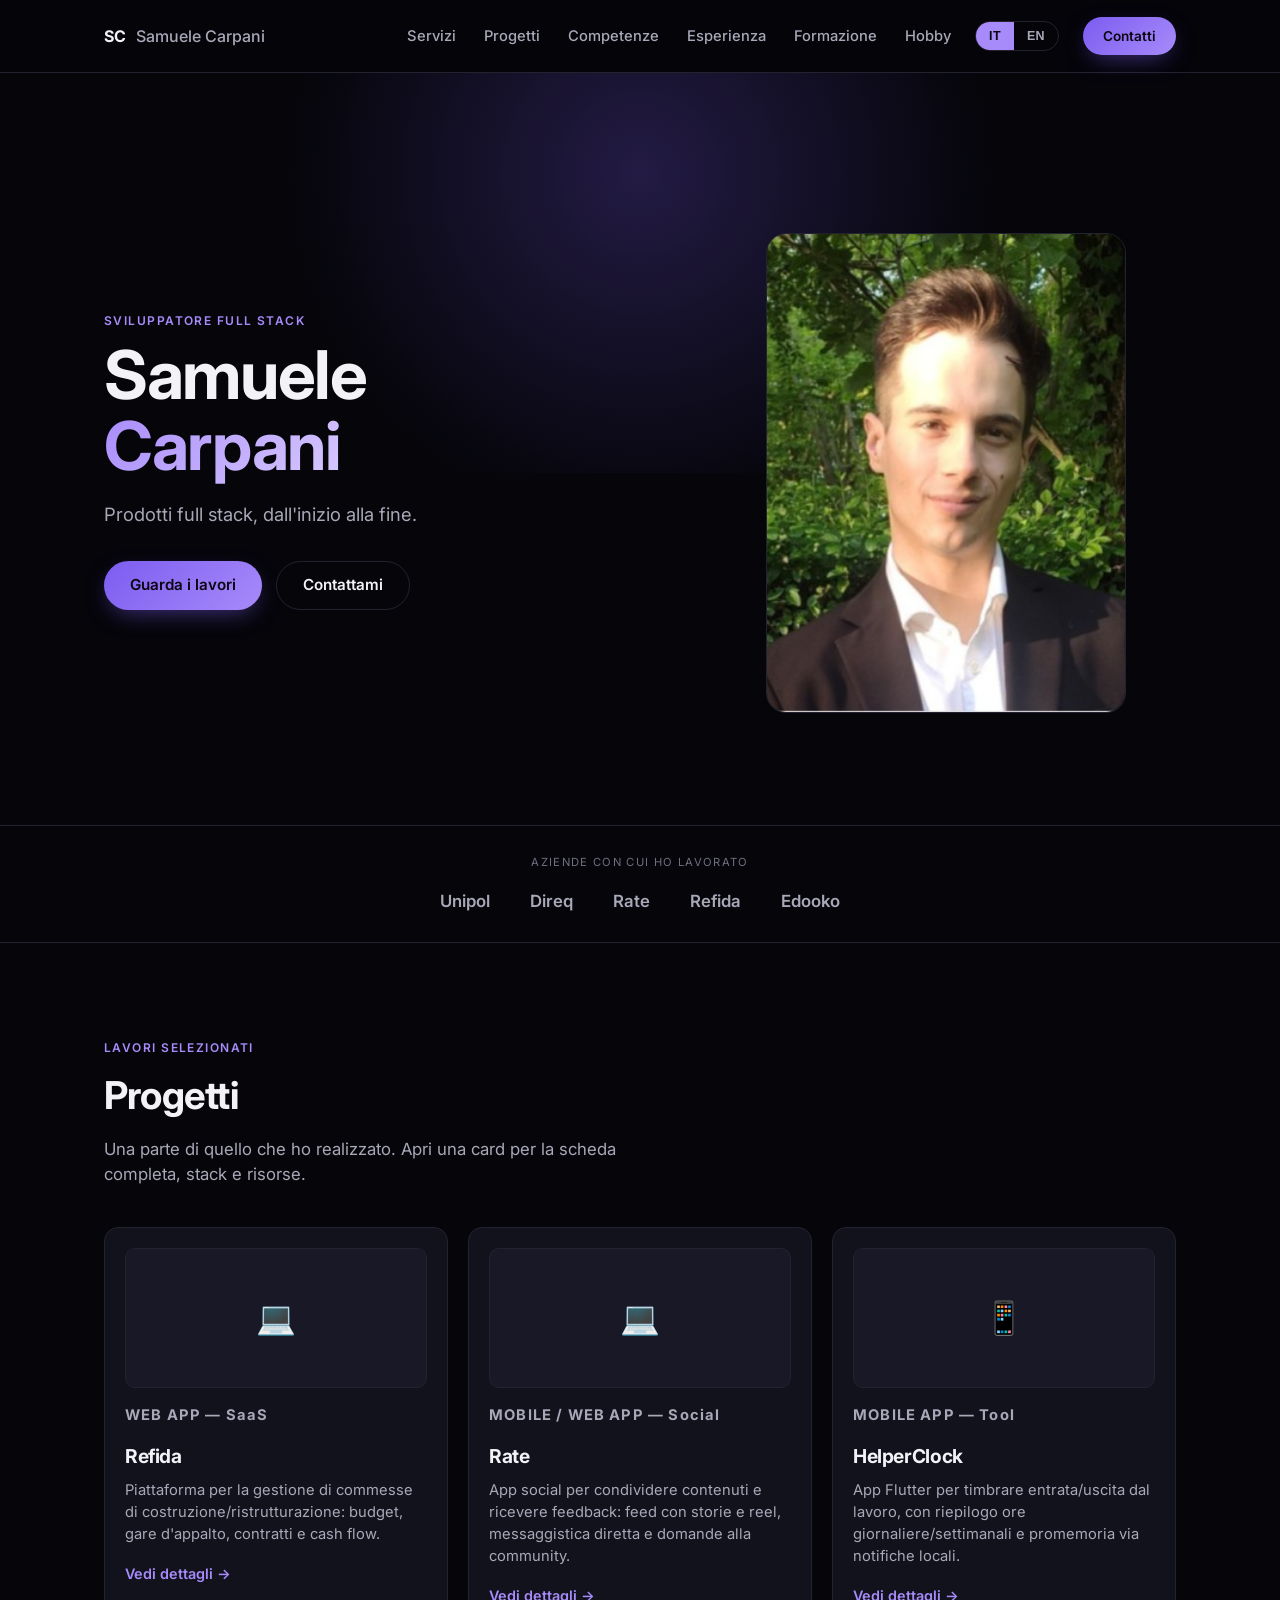
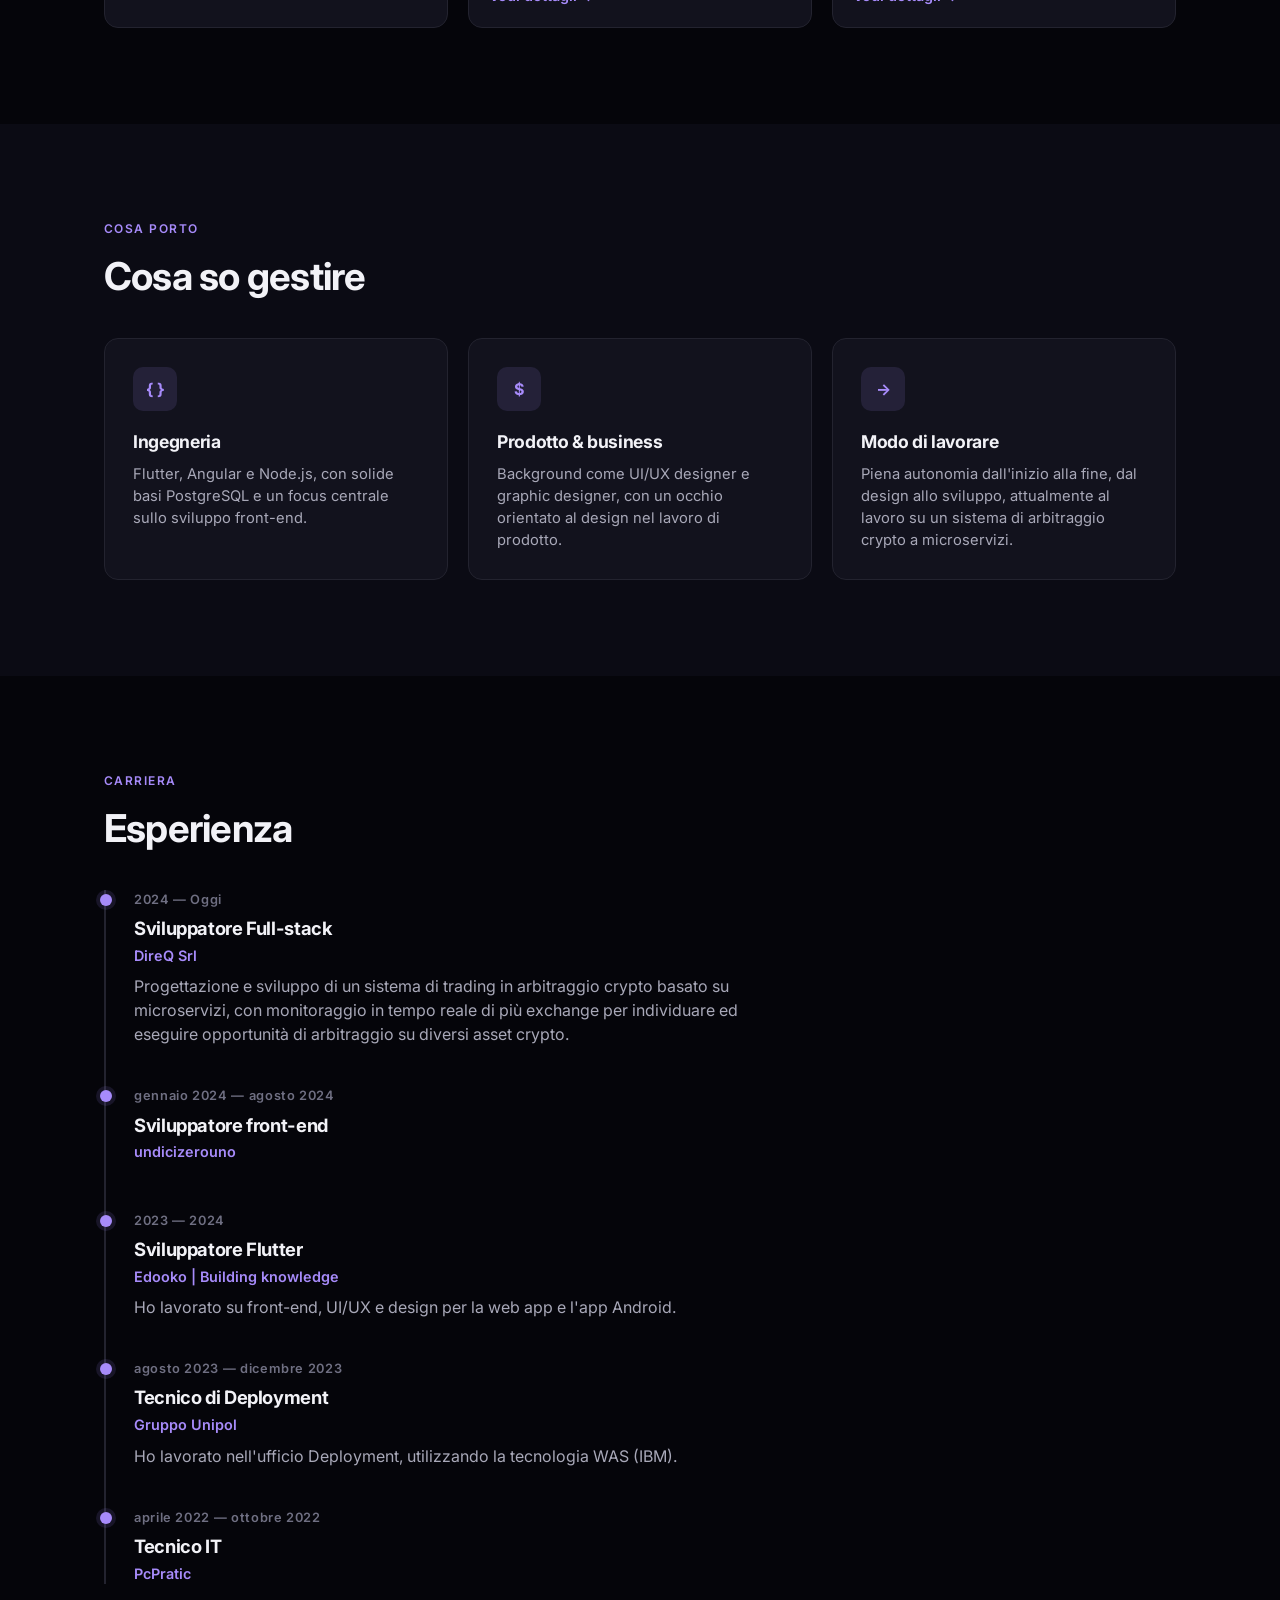
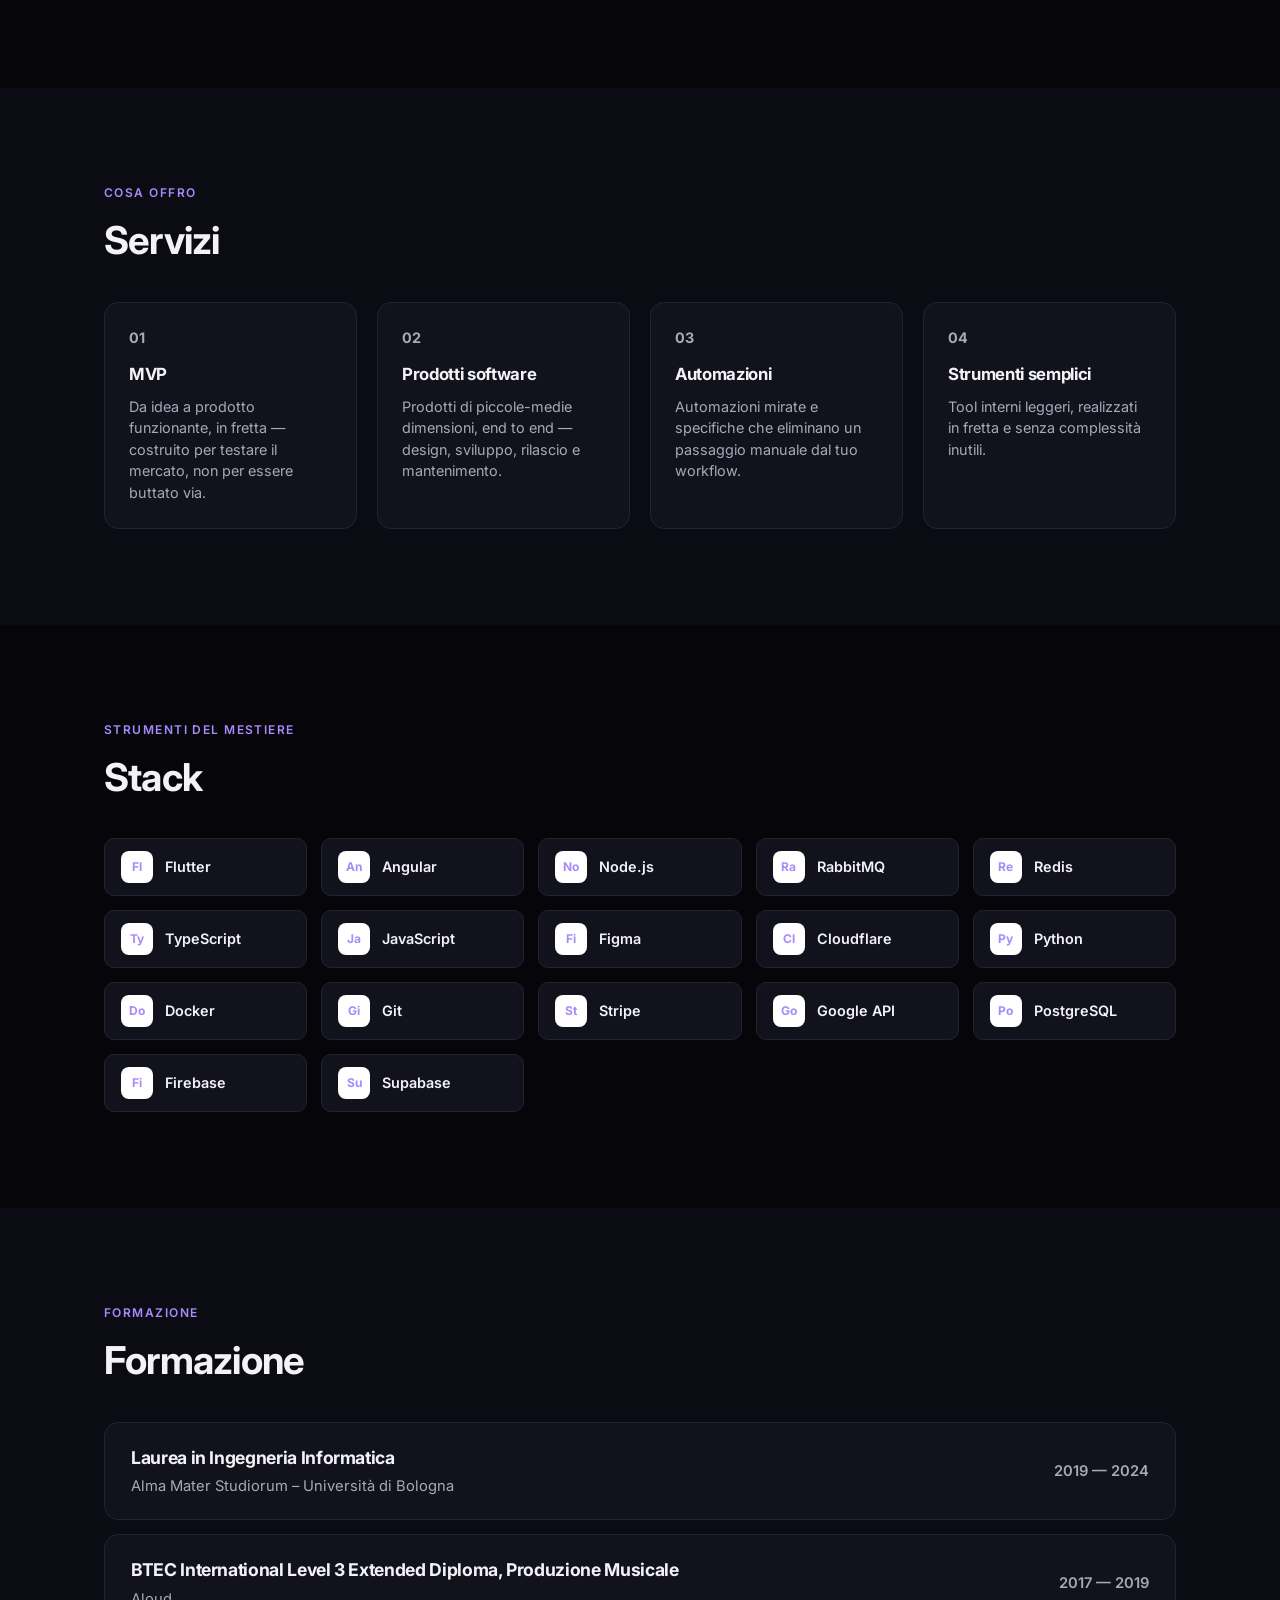
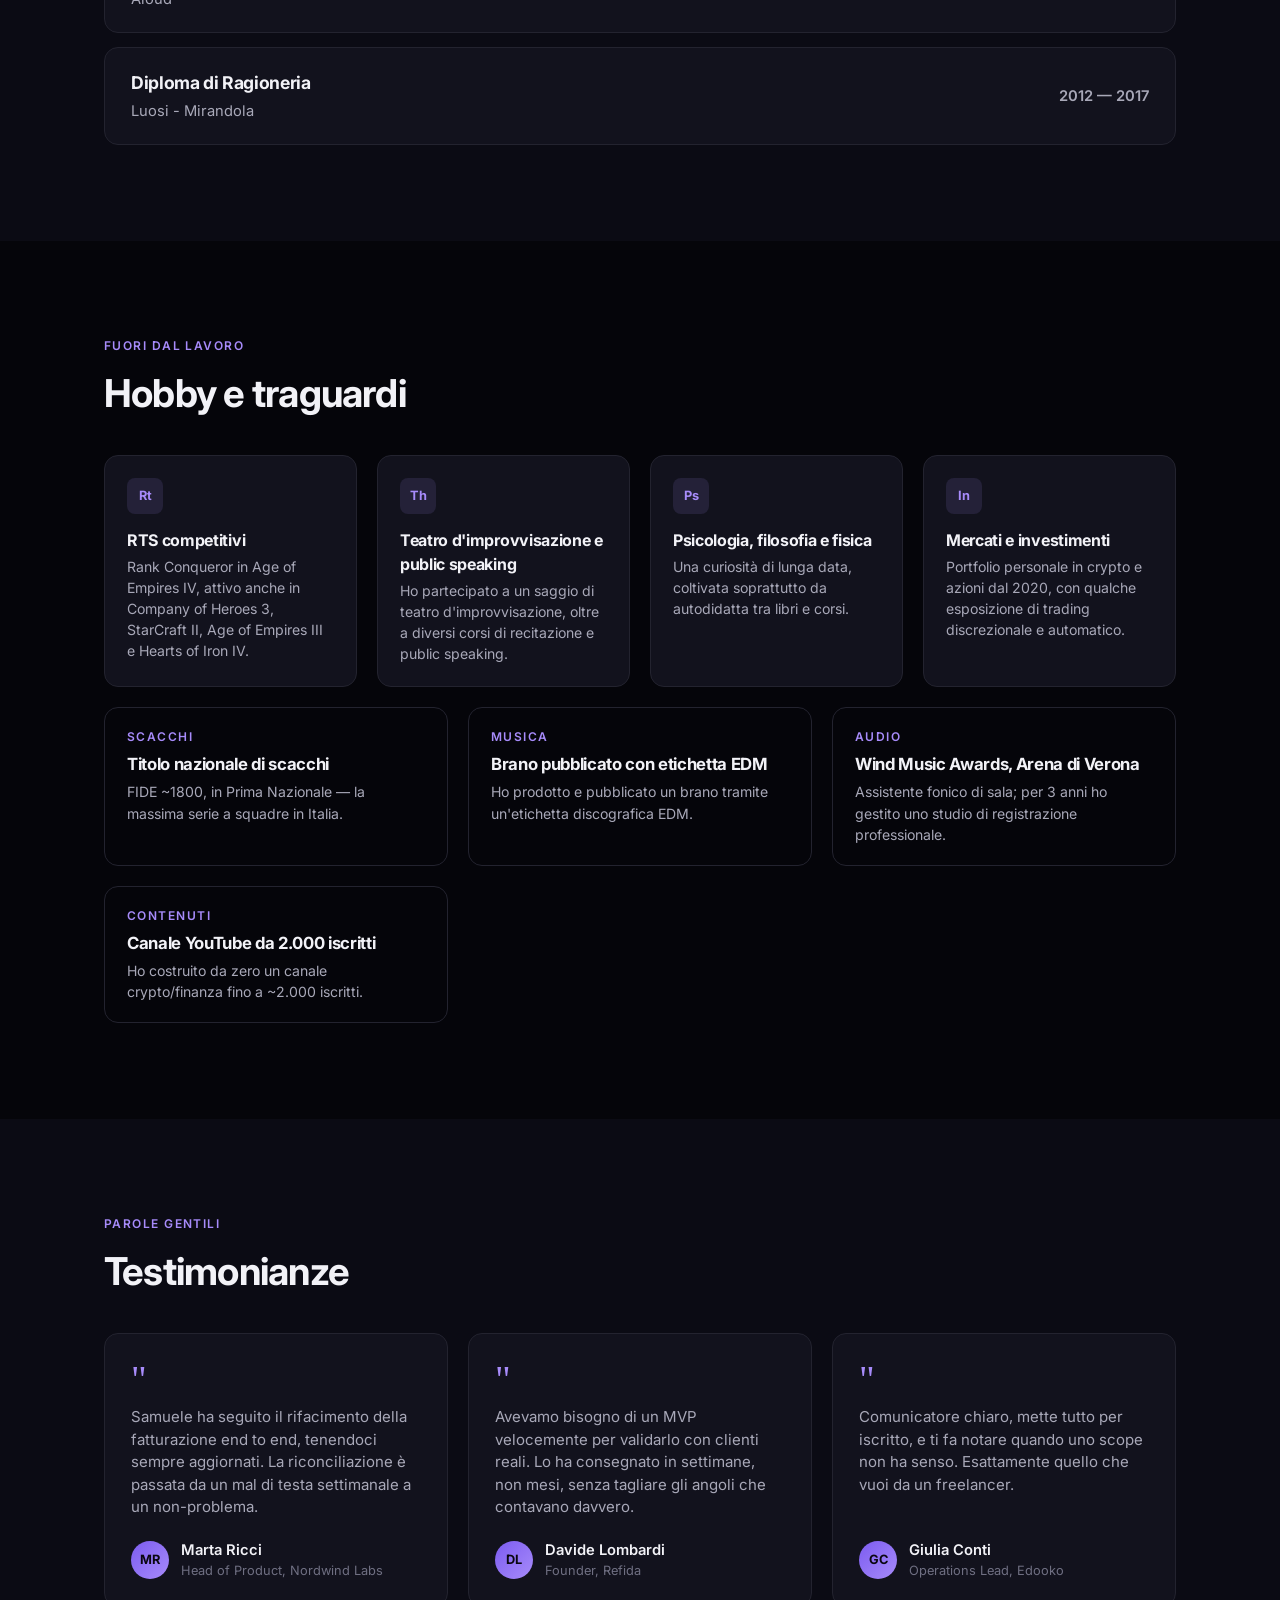
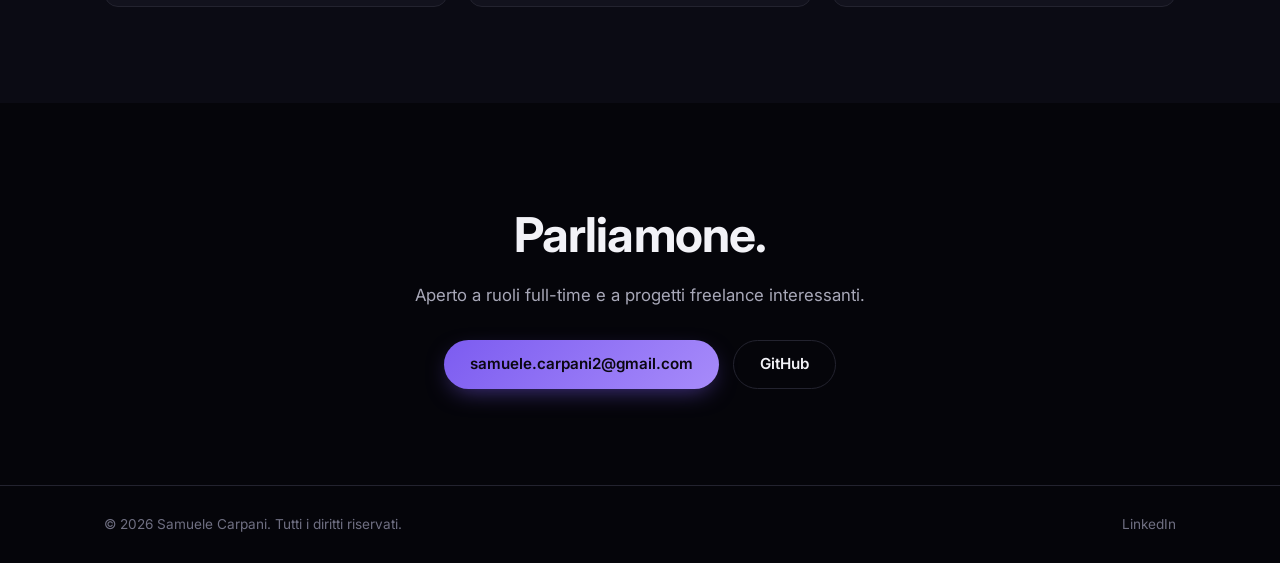
==== index.html @ c9eb58a6 "feat: add initial portfolio structure with HTML and JavaScript files - Created index.html for the ma" ====
<!DOCTYPE html>
<html lang="it" data-field="htmlLang">
<head>
<meta charset="UTF-8">
<meta name="viewport" content="width=device-width, initial-scale=1.0">
<title>Samuele Carpani — Full Stack Developer</title>
<meta name="description" content="Full stack products, end to end. Portfolio di Samuele Carpani, Full Stack Developer.">
<link rel="preconnect" href="https://fonts.googleapis.com">
<link rel="preconnect" href="https://fonts.gstatic.com" crossorigin>
<link href="https://fonts.googleapis.com/css2?family=Inter:wght@400;500;600;700;800&display=swap" rel="stylesheet">
<link rel="stylesheet" href="css/style.css">
</head>
<body>

<header class="site-header">
  <div class="container header-inner">
    <a href="#top" class="logo" data-field="logo"></a>
    <nav class="main-nav">
      <a href="#services" data-field="navServices"></a>
      <a href="#projects" data-field="navProjects"></a>
      <a href="#skills" data-field="navSkills"></a>
      <a href="#experience" data-field="navExperience"></a>
      <a href="#formation" data-field="navFormation"></a>
      <a href="#hobbies" data-field="navHobbies"></a>
    </nav>
    <div class="lang-switch" role="group" aria-label="Lingua / Language">
      <button type="button" data-lang-btn="it">IT</button>
      <button type="button" data-lang-btn="en">EN</button>
    </div>
    <a href="#contact" class="btn btn-primary btn-small" data-field="navContact"></a>
    <button class="nav-toggle" aria-label="Apri il menu" aria-expanded="false">
      <span></span><span></span><span></span>
    </button>
  </div>
</header>

<main id="top">

  <!-- HERO -->
  <section class="hero">
    <div class="container hero-inner">
      <div class="hero-content">
        <p class="eyebrow" data-field="role"></p>
        <h1 data-field="name"></h1>
        <p class="hero-sub" data-field="tagline"></p>
        <div class="hero-actions">
          <a href="#projects" class="btn btn-primary" data-field="heroCtaWork"></a>
          <a href="#contact" class="btn btn-ghost" data-field="heroCtaContact"></a>
        </div>
      </div>
      <div class="hero-media">
        <div class="hero-photo">
          <img data-field="photo" alt="" onerror="this.parentElement.classList.add('photo-fallback')">
        </div>
      </div>
    </div>

    <div class="brands">
      <div class="container">
        <p class="brands-label" data-field="brandsLabel"></p>
        <ul class="brands-list" data-field="brands"></ul>
      </div>
    </div>
  </section>

  <!-- PROJECTS -->
  <section id="projects" class="section">
    <div class="container">
      <p class="eyebrow" data-field="projectsEyebrow"></p>
      <h2 data-field="projectsHeading"></h2>
      <p class="section-lead" data-field="projectsLead"></p>

      <div class="project-grid" data-field="projects"></div>
    </div>
  </section>

  <!-- WHAT I BRING -->
  <section id="skills" class="section section-muted">
    <div class="container">
      <p class="eyebrow" data-field="bringEyebrow"></p>
      <h2 data-field="bringHeading"></h2>

      <div class="bring-grid">
        <div class="bring-card">
          <div class="bring-icon">{ }</div>
          <h3 data-field="bringEngineering"></h3>
          <p data-field="skillsEngineering"></p>
        </div>
        <div class="bring-card">
          <div class="bring-icon">$</div>
          <h3 data-field="bringProduct"></h3>
          <p data-field="skillsProduct"></p>
        </div>
        <div class="bring-card">
          <div class="bring-icon">→</div>
          <h3 data-field="bringWaysOfWorking"></h3>
          <p data-field="skillsWaysOfWorking"></p>
        </div>
      </div>
    </div>
  </section>

  <!-- EXPERIENCE -->
  <section id="experience" class="section">
    <div class="container">
      <p class="eyebrow" data-field="experienceEyebrow"></p>
      <h2 data-field="experienceHeading"></h2>

      <ol class="timeline" data-field="experience"></ol>
    </div>
  </section>

  <!-- SERVICES -->
  <section id="services" class="section section-muted">
    <div class="container">
      <p class="eyebrow" data-field="servicesEyebrow"></p>
      <h2 data-field="servicesHeading"></h2>

      <div class="service-grid" data-field="services"></div>
    </div>
  </section>

  <!-- STACK -->
  <section class="section">
    <div class="container">
      <p class="eyebrow" data-field="stackEyebrow"></p>
      <h2 data-field="stackHeading"></h2>

      <ul class="stack-grid" data-field="stack"></ul>
    </div>
  </section>

  <!-- EDUCATION -->
  <section id="formation" class="section section-muted">
    <div class="container">
      <p class="eyebrow" data-field="educationEyebrow"></p>
      <h2 data-field="educationHeading"></h2>

      <ul class="education-list" data-field="education"></ul>
    </div>
  </section>

  <!-- HOBBIES -->
  <section id="hobbies" class="section">
    <div class="container">
      <p class="eyebrow" data-field="hobbiesEyebrow"></p>
      <h2 data-field="hobbiesHeading"></h2>

      <div class="hobby-grid" data-field="hobbies"></div>

      <div class="highlight-grid" data-field="highlights"></div>
    </div>
  </section>

  <!-- TESTIMONIALS -->
  <section class="section section-muted">
    <div class="container">
      <p class="eyebrow" data-field="testimonialsEyebrow"></p>
      <h2 data-field="testimonialsHeading"></h2>

      <div class="testimonial-grid" data-field="testimonials"></div>
    </div>
  </section>

  <!-- CONTACT / CTA -->
  <section id="contact" class="section cta-section">
    <div class="container cta-inner">
      <h2 data-field="contactHeading"></h2>
      <p data-field="contactLead"></p>
      <div class="cta-actions" data-field="contactActions"></div>
    </div>
  </section>

</main>

<footer class="site-footer">
  <div class="container footer-inner">
    <p>&copy; <span id="year"></span> <span data-field="footerName"></span>. <span data-field="footerRights"></span></p>
    <a data-field="footerLinkedin" target="_blank" rel="noopener"></a>
  </div>
</footer>

<!-- PROJECT DETAIL MODAL -->
<div class="modal-overlay" id="projectModal" aria-hidden="true">
  <div class="modal-dialog" role="dialog" aria-modal="true" aria-labelledby="modalTitle">
    <button class="modal-close" id="modalClose" aria-label="Chiudi">&times;</button>
    <div class="modal-content">
      <p class="eyebrow" data-field="modalTag"></p>
      <h2 id="modalTitle" data-field="modalTitle"></h2>
      <p class="modal-desc" data-field="modalShortDescription"></p>
      <div class="modal-actions" data-field="modalActions"></div>

      <div class="modal-screens" data-field="modalScreens"></div>

      <div class="modal-body" data-field="modalDescription"></div>

      <div data-section="modalStack">
        <h3 class="modal-subhead" data-field="modalStackHeading"></h3>
        <ul class="stack-grid" data-field="modalStack"></ul>
      </div>
    </div>
  </div>
</div>

<script src="assets/data.js"></script>
<script src="js/main.js"></script>
</body>
</html>
---- css/style.css ----
/* ===== Reset & base ===== */
*, *::before, *::after { box-sizing: border-box; margin: 0; padding: 0; }

:root {
  --bg: #05050a;
  --bg-muted: #0b0b14;
  --surface: #12121d;
  --surface-2: #181826;
  --border: #23232f;
  --text: #f2f2f7;
  --text-dim: #a8a8b8;
  --text-faint: #6f6f82;
  --accent: #a78bfa;
  --accent-2: #7c5cf0;
  --accent-soft: rgba(167, 139, 250, 0.12);
  --radius: 14px;
  --max-width: 1120px;
}

html { scroll-behavior: smooth; }

body {
  background: var(--bg);
  color: var(--text);
  font-family: 'Inter', -apple-system, BlinkMacSystemFont, 'Segoe UI', sans-serif;
  line-height: 1.5;
  -webkit-font-smoothing: antialiased;
}

img { max-width: 100%; display: block; }
ul, ol { list-style: none; }
a { color: inherit; text-decoration: none; }

.container {
  max-width: var(--max-width);
  margin: 0 auto;
  padding: 0 24px;
}

h1, h2, h3 { font-weight: 700; letter-spacing: -0.02em; }

.eyebrow {
  font-size: 0.75rem;
  font-weight: 600;
  letter-spacing: 0.12em;
  color: var(--accent);
  text-transform: uppercase;
  margin-bottom: 10px;
}

.eyebrow-small { margin-bottom: 6px; }

section h2 {
  font-size: clamp(1.7rem, 3vw, 2.4rem);
  margin-bottom: 12px;
}

.section-lead {
  color: var(--text-dim);
  max-width: 560px;
  margin-bottom: 40px;
  font-size: 1.05rem;
}

.section { padding: 96px 0; }
.section-muted { background: var(--bg-muted); }

/* ===== Buttons ===== */
.btn {
  display: inline-flex;
  align-items: center;
  justify-content: center;
  padding: 12px 26px;
  border-radius: 999px;
  font-weight: 600;
  font-size: 0.95rem;
  transition: transform 0.15s ease, box-shadow 0.15s ease, background 0.15s ease, border-color 0.15s ease;
  white-space: nowrap;
}

.btn-primary {
  background: linear-gradient(135deg, var(--accent-2), var(--accent));
  color: #0a0710;
  box-shadow: 0 8px 24px -8px rgba(124, 92, 240, 0.6);
}

.btn-primary:hover { transform: translateY(-2px); box-shadow: 0 12px 28px -8px rgba(124, 92, 240, 0.75); }

.btn-ghost {
  border: 1px solid var(--border);
  color: var(--text);
  background: transparent;
}

.btn-ghost:hover { border-color: var(--accent); color: var(--accent); }

.btn-small { padding: 9px 20px; font-size: 0.85rem; }

/* ===== Header ===== */
.site-header {
  position: sticky;
  top: 0;
  z-index: 100;
  background: rgba(5, 5, 10, 0.75);
  backdrop-filter: blur(12px);
  border-bottom: 1px solid var(--border);
}

.header-inner {
  display: flex;
  align-items: center;
  justify-content: space-between;
  gap: 24px;
  height: 72px;
}

.logo {
  display: flex;
  align-items: center;
  gap: 10px;
  font-weight: 700;
  font-size: 1rem;
}

.logo::before {
  content: '';
  width: 34px;
  height: 34px;
  border-radius: 10px;
  background: linear-gradient(135deg, var(--accent-2), var(--accent));
  display: none;
}

.logo span { color: var(--text-dim); font-weight: 500; }

.main-nav {
  display: flex;
  gap: 28px;
  margin-left: auto;
}

.main-nav a {
  color: var(--text-dim);
  font-size: 0.92rem;
  font-weight: 500;
  transition: color 0.15s ease;
}

.main-nav a:hover { color: var(--text); }

.lang-switch {
  display: flex;
  border: 1px solid var(--border);
  border-radius: 999px;
  overflow: hidden;
  flex-shrink: 0;
}

.lang-switch button {
  border: none;
  background: transparent;
  color: var(--text-dim);
  font-size: 0.78rem;
  font-weight: 700;
  letter-spacing: 0.03em;
  padding: 7px 13px;
  cursor: pointer;
  transition: background 0.15s ease, color 0.15s ease;
}

.lang-switch button.active {
  background: var(--accent);
  color: #0a0710;
}

.lang-switch button:not(.active):hover { color: var(--text); }

.nav-toggle {
  display: none;
  flex-direction: column;
  gap: 5px;
  background: none;
  border: none;
  cursor: pointer;
  padding: 8px;
}

.nav-toggle span {
  width: 22px;
  height: 2px;
  background: var(--text);
  border-radius: 2px;
}

/* ===== Hero ===== */
.hero { padding-top: 72px; position: relative; overflow: hidden; }

.hero::before {
  content: '';
  position: absolute;
  top: -200px;
  left: 50%;
  transform: translateX(-50%);
  width: 900px;
  height: 600px;
  background: radial-gradient(circle, rgba(124, 92, 240, 0.25), transparent 65%);
  pointer-events: none;
}

.hero-inner {
  display: grid;
  grid-template-columns: 1.1fr 0.9fr;
  align-items: center;
  gap: 48px;
  padding: 88px 24px 72px;
  position: relative;
}

.hero-content h1 {
  font-size: clamp(2.6rem, 6vw, 4.2rem);
  line-height: 1.05;
  margin-bottom: 20px;
}

.hero-content .accent {
  background: linear-gradient(135deg, var(--accent), #d8c9ff);
  -webkit-background-clip: text;
  background-clip: text;
  color: transparent;
}

.hero-sub {
  color: var(--text-dim);
  font-size: 1.15rem;
  margin-bottom: 32px;
}

.hero-actions { display: flex; gap: 14px; flex-wrap: wrap; margin-bottom: 24px; }

.hero-status {
  display: flex;
  align-items: center;
  gap: 8px;
  color: var(--text-dim);
  font-size: 0.9rem;
}

.status-dot {
  width: 8px;
  height: 8px;
  border-radius: 50%;
  background: #4ade80;
  box-shadow: 0 0 0 4px rgba(74, 222, 128, 0.18);
}

.hero-media { display: flex; justify-content: center; }

.hero-photo {
  width: 100%;
  max-width: 360px;
  aspect-ratio: 3 / 4;
  border-radius: 20px;
  overflow: hidden;
  border: 1px solid var(--border);
  background: var(--surface);
  position: relative;
  opacity: 0;
  transition: opacity 0.9s ease;
  will-change: transform, opacity;
}

.hero-photo.is-visible { opacity: 1; }

@media (prefers-reduced-motion: reduce) {
  .hero-photo { transition: none; }
}

.hero-photo img { width: 100%; height: 100%; object-fit: cover; }

.hero-photo.photo-fallback::before {
  content: 'Open to new roles';
  position: absolute;
  inset: 0;
  display: flex;
  align-items: center;
  justify-content: center;
  color: var(--text-faint);
  font-size: 0.85rem;
  background: linear-gradient(160deg, var(--surface-2), var(--surface));
}

.hero-photo.photo-fallback img { display: none; }

/* ===== Brands ===== */
.brands {
  border-top: 1px solid var(--border);
  border-bottom: 1px solid var(--border);
  padding: 28px 0;
  margin-top: 40px;
}

.brands-label {
  text-align: center;
  font-size: 0.7rem;
  letter-spacing: 0.12em;
  color: var(--text-faint);
  margin-bottom: 18px;
}

.brands-list {
  display: flex;
  flex-wrap: wrap;
  justify-content: center;
  gap: 40px;
  font-weight: 600;
  color: var(--text-dim);
  font-size: 1.05rem;
}

/* ===== Projects ===== */
.project-grid {
  display: grid;
  grid-template-columns: repeat(3, 1fr);
  gap: 20px;
}

.project-card {
  background: var(--surface);
  border: 1px solid var(--border);
  border-radius: var(--radius);
  padding: 20px;
  transition: transform 0.2s ease, border-color 0.2s ease;
}

.project-card:hover { transform: translateY(-4px); border-color: var(--accent); }

.project-card--wide { grid-column: span 1; }

.project-thumb {
  height: 140px;
  border-radius: 10px;
  background: var(--surface-2);
  display: flex;
  align-items: center;
  justify-content: center;
  margin-bottom: 16px;
  font-size: 2rem;
  border: 1px solid var(--border);
  overflow: hidden;
}

.project-thumb img { width: 100%; height: 100%; object-fit: cover; }

.project-thumb--mini {
  gap: 8px;
  flex-wrap: wrap;
  padding: 12px;
}

.thumb-chip {
  background: var(--accent-soft);
  color: var(--accent);
  border: 1px solid rgba(167, 139, 250, 0.35);
  border-radius: 999px;
  padding: 4px 12px;
  font-size: 0.75rem;
  font-weight: 600;
}

.project-thumb--terminal {
  justify-content: flex-start;
  align-items: flex-start;
  padding: 14px;
  gap: 6px;
  background: #0a0a12;
}

.terminal-dot {
  width: 10px;
  height: 10px;
  border-radius: 50%;
  background: var(--border);
}

.terminal-dot:nth-child(1) { background: #f87171; }
.terminal-dot:nth-child(2) { background: #fbbf24; }
.terminal-dot:nth-child(3) { background: #4ade80; }

.project-tag {
  font-size: 0.7rem;
  font-weight: 700;
  letter-spacing: 0.08em;
  color: var(--accent);
  margin-bottom: 8px;
}

.project-card h3 { font-size: 1.2rem; margin-bottom: 8px; }

.project-card p { color: var(--text-dim); font-size: 0.92rem; margin-bottom: 16px; }

.project-link {
  color: var(--accent);
  font-weight: 600;
  font-size: 0.9rem;
  background: none;
  border: none;
  padding: 0;
  font-family: inherit;
  cursor: pointer;
}
.project-link:hover { text-decoration: underline; }

/* ===== What I bring ===== */
.bring-grid {
  display: grid;
  grid-template-columns: repeat(3, 1fr);
  gap: 20px;
  margin-top: 32px;
}

.bring-card {
  background: var(--surface);
  border: 1px solid var(--border);
  border-radius: var(--radius);
  padding: 28px;
}

.bring-icon {
  width: 44px;
  height: 44px;
  border-radius: 10px;
  background: var(--accent-soft);
  color: var(--accent);
  display: flex;
  align-items: center;
  justify-content: center;
  font-weight: 700;
  margin-bottom: 18px;
}

.bring-card h3 { margin-bottom: 8px; font-size: 1.1rem; }
.bring-card p { color: var(--text-dim); font-size: 0.92rem; }

/* ===== Timeline ===== */
.timeline {
  position: relative;
  margin-top: 32px;
  padding-left: 28px;
  border-left: 2px solid var(--border);
}

.timeline-item {
  position: relative;
  padding-bottom: 40px;
}

.timeline-item:last-child { padding-bottom: 0; }

.timeline-item::before {
  content: '';
  position: absolute;
  left: -34px;
  top: 4px;
  width: 12px;
  height: 12px;
  border-radius: 50%;
  background: var(--accent);
  box-shadow: 0 0 0 4px var(--accent-soft);
}

.timeline-date {
  font-size: 0.8rem;
  color: var(--text-faint);
  font-weight: 600;
  letter-spacing: 0.05em;
  margin-bottom: 6px;
}

.timeline-item h3 { font-size: 1.15rem; margin-bottom: 2px; }
.timeline-org { color: var(--accent); font-weight: 600; font-size: 0.9rem; margin-bottom: 8px; }
.timeline-item p:last-child { color: var(--text-dim); max-width: 640px; }

/* ===== Services ===== */
.service-grid {
  display: grid;
  grid-template-columns: repeat(4, 1fr);
  gap: 20px;
  margin-top: 32px;
}

.service-card {
  background: var(--surface);
  border: 1px solid var(--border);
  border-radius: var(--radius);
  padding: 24px;
}

.service-num {
  color: var(--accent);
  font-weight: 700;
  font-size: 0.85rem;
  margin-bottom: 14px;
}

.service-card h3 { font-size: 1.05rem; margin-bottom: 8px; }
.service-card p { color: var(--text-dim); font-size: 0.9rem; }

/* ===== Stack ===== */
.stack-grid {
  display: grid;
  grid-template-columns: repeat(auto-fill, minmax(180px, 1fr));
  gap: 14px;
  margin-top: 32px;
}

.stack-item {
  display: flex;
  align-items: center;
  gap: 12px;
  background: var(--surface);
  border: 1px solid var(--border);
  border-radius: 10px;
  padding: 12px 16px;
  font-weight: 600;
  font-size: 0.9rem;
  position: relative;
}

.stack-item--primary {
  border-color: var(--accent);
  box-shadow: 0 0 0 1px var(--accent-soft);
}

.stack-primary-tag {
  margin-left: auto;
  background: var(--accent-soft);
  color: var(--accent);
  font-size: 0.68rem;
  font-weight: 700;
  letter-spacing: 0.04em;
  text-transform: uppercase;
  padding: 3px 9px;
  border-radius: 999px;
}

.stack-badge {
  width: 32px;
  height: 32px;
  flex-shrink: 0;
  border-radius: 8px;
  background: #ffffff;
  color: var(--accent);
  display: flex;
  align-items: center;
  justify-content: center;
  font-size: 0.75rem;
  font-weight: 700;
  overflow: hidden;
  padding: 5px;
}

.stack-badge img {
  width: 100%;
  height: 100%;
  object-fit: contain;
}

/* ===== Education ===== */
.education-list { margin-top: 32px; display: flex; flex-direction: column; gap: 14px; }

.education-item {
  display: flex;
  justify-content: space-between;
  align-items: center;
  background: var(--surface);
  border: 1px solid var(--border);
  border-radius: var(--radius);
  padding: 22px 26px;
  gap: 20px;
  flex-wrap: wrap;
}

.education-item h3 { font-size: 1.1rem; margin-bottom: 4px; }
.education-item p { color: var(--text-dim); font-size: 0.92rem; }
.education-date { color: var(--text-faint); font-weight: 600; font-size: 0.9rem; white-space: nowrap; }

/* ===== Hobbies ===== */
.hobby-grid {
  display: grid;
  grid-template-columns: repeat(4, 1fr);
  gap: 20px;
  margin-top: 32px;
}

.hobby-card {
  background: var(--surface);
  border: 1px solid var(--border);
  border-radius: var(--radius);
  padding: 22px;
}

.hobby-badge {
  display: inline-flex;
  align-items: center;
  justify-content: center;
  width: 36px;
  height: 36px;
  border-radius: 8px;
  background: var(--accent-soft);
  color: var(--accent);
  font-weight: 700;
  font-size: 0.8rem;
  margin-bottom: 14px;
}

.hobby-card h3 { font-size: 1rem; margin-bottom: 4px; }
.hobby-card p { color: var(--text-dim); font-size: 0.88rem; }

.highlight-grid {
  display: grid;
  grid-template-columns: repeat(3, 1fr);
  gap: 20px;
  margin-top: 20px;
}

.highlight-card {
  border: 1px solid var(--border);
  border-radius: var(--radius);
  padding: 20px 22px;
}

.highlight-card h3 { font-size: 1.05rem; margin-bottom: 4px; }
.highlight-card p:last-child { color: var(--text-dim); font-size: 0.88rem; }

/* ===== Testimonials ===== */
.testimonial-grid {
  display: grid;
  grid-template-columns: repeat(3, 1fr);
  gap: 20px;
  margin-top: 32px;
}

.testimonial-card {
  background: var(--surface);
  border: 1px solid var(--border);
  border-radius: var(--radius);
  padding: 26px;
  display: flex;
  flex-direction: column;
}

.quote-mark {
  font-size: 2.4rem;
  color: var(--accent);
  line-height: 1;
  margin-bottom: 8px;
  font-family: Georgia, serif;
}

.testimonial-card > p:not(.quote-mark) {
  color: var(--text-dim);
  font-size: 0.94rem;
  margin-bottom: 20px;
  flex-grow: 1;
}

.testimonial-card footer {
  display: flex;
  align-items: center;
  gap: 12px;
}

.testimonial-avatar {
  width: 38px;
  height: 38px;
  border-radius: 50%;
  background: linear-gradient(135deg, var(--accent-2), var(--accent));
  color: #0a0710;
  display: flex;
  align-items: center;
  justify-content: center;
  font-weight: 700;
  font-size: 0.8rem;
  flex-shrink: 0;
}

.testimonial-card cite {
  font-style: normal;
  font-weight: 600;
  font-size: 0.92rem;
  display: block;
}

.testimonial-role { color: var(--text-faint); font-size: 0.8rem; }

/* ===== CTA ===== */
.cta-section { text-align: center; }

.cta-inner h2 { font-size: clamp(2rem, 4vw, 3rem); margin-bottom: 12px; }
.cta-inner > p { color: var(--text-dim); margin-bottom: 32px; font-size: 1.05rem; }

.cta-actions { display: flex; justify-content: center; gap: 14px; flex-wrap: wrap; }

/* ===== Footer ===== */
.site-footer {
  border-top: 1px solid var(--border);
  padding: 28px 0;
}

.footer-inner {
  display: flex;
  justify-content: space-between;
  align-items: center;
  color: var(--text-faint);
  font-size: 0.85rem;
  flex-wrap: wrap;
  gap: 12px;
}

.footer-inner a:hover { color: var(--accent); }

/* ===== Responsive ===== */
@media (max-width: 960px) {
  .hero-inner { grid-template-columns: 1fr; }
  .hero-media { order: -1; }
  .hero-photo { max-width: 260px; margin: 0 auto; }
  .project-grid { grid-template-columns: repeat(2, 1fr); }
  .bring-grid { grid-template-columns: 1fr; }
  .service-grid { grid-template-columns: repeat(2, 1fr); }
  .hobby-grid { grid-template-columns: repeat(2, 1fr); }
  .highlight-grid { grid-template-columns: 1fr; }
  .testimonial-grid { grid-template-columns: 1fr; }
}

@media (max-width: 720px) {
  .main-nav { display: none; }
  .nav-toggle { display: flex; }
  .header-inner .btn-small { display: none; }
  .project-grid { grid-template-columns: 1fr; }
  .service-grid { grid-template-columns: 1fr; }
  .hobby-grid { grid-template-columns: 1fr; }
  .brands-list { gap: 24px; font-size: 0.95rem; }
  .section { padding: 64px 0; }
}

/* ===== Project detail modal ===== */
body.modal-open { overflow: hidden; }

.modal-overlay {
  position: fixed;
  inset: 0;
  z-index: 200;
  background: rgba(5, 5, 10, 0.75);
  backdrop-filter: blur(6px);
  display: flex;
  align-items: flex-start;
  justify-content: center;
  padding: 5vh 20px;
  overflow-y: auto;
  opacity: 0;
  pointer-events: none;
  transition: opacity 0.2s ease;
}

.modal-overlay.open {
  opacity: 1;
  pointer-events: auto;
}

.modal-dialog {
  position: relative;
  width: 100%;
  max-width: 760px;
  background: var(--surface);
  border: 1px solid var(--border);
  border-radius: 20px;
  box-shadow: 0 24px 64px -16px rgba(0, 0, 0, 0.6);
  transform: translateY(16px);
  transition: transform 0.2s ease;
}

.modal-overlay.open .modal-dialog { transform: translateY(0); }

.modal-close {
  position: absolute;
  top: 16px;
  right: 16px;
  width: 36px;
  height: 36px;
  border-radius: 50%;
  border: 1px solid var(--border);
  background: var(--surface-2);
  color: var(--text-dim);
  font-size: 1.3rem;
  line-height: 1;
  cursor: pointer;
  display: flex;
  align-items: center;
  justify-content: center;
  transition: color 0.15s ease, border-color 0.15s ease;
}

.modal-close:hover { color: var(--text); border-color: var(--accent); }

.modal-content { padding: 44px 40px 40px; }

.modal-content h2 { font-size: clamp(1.6rem, 4vw, 2.2rem); margin-bottom: 12px; }

.modal-desc { color: var(--text-dim); font-size: 1.02rem; margin-bottom: 20px; }

.modal-actions { display: flex; gap: 12px; flex-wrap: wrap; margin-bottom: 28px; }

.modal-screens {
  display: grid;
  grid-template-columns: repeat(auto-fill, minmax(220px, 1fr));
  gap: 12px;
  margin-bottom: 28px;
}

.modal-screens img {
  width: 100%;
  border-radius: 12px;
  border: 1px solid var(--border);
}

.modal-body p { color: var(--text-dim); margin-bottom: 14px; }
.modal-body p:last-child { margin-bottom: 0; }

.modal-subhead {
  font-size: 0.75rem;
  font-weight: 700;
  letter-spacing: 0.08em;
  color: var(--text-faint);
  text-transform: uppercase;
  margin: 28px 0 14px;
}

@media (max-width: 720px) {
  .modal-content { padding: 40px 22px 32px; }
}

/* Mobile nav open state */
.site-header.nav-open .main-nav {
  display: flex;
  position: absolute;
  top: 72px;
  left: 0;
  right: 0;
  background: var(--bg);
  border-bottom: 1px solid var(--border);
  flex-direction: column;
  padding: 20px 24px;
  gap: 18px;
}

.site-header.nav-open .header-inner .btn-small { display: inline-flex; }
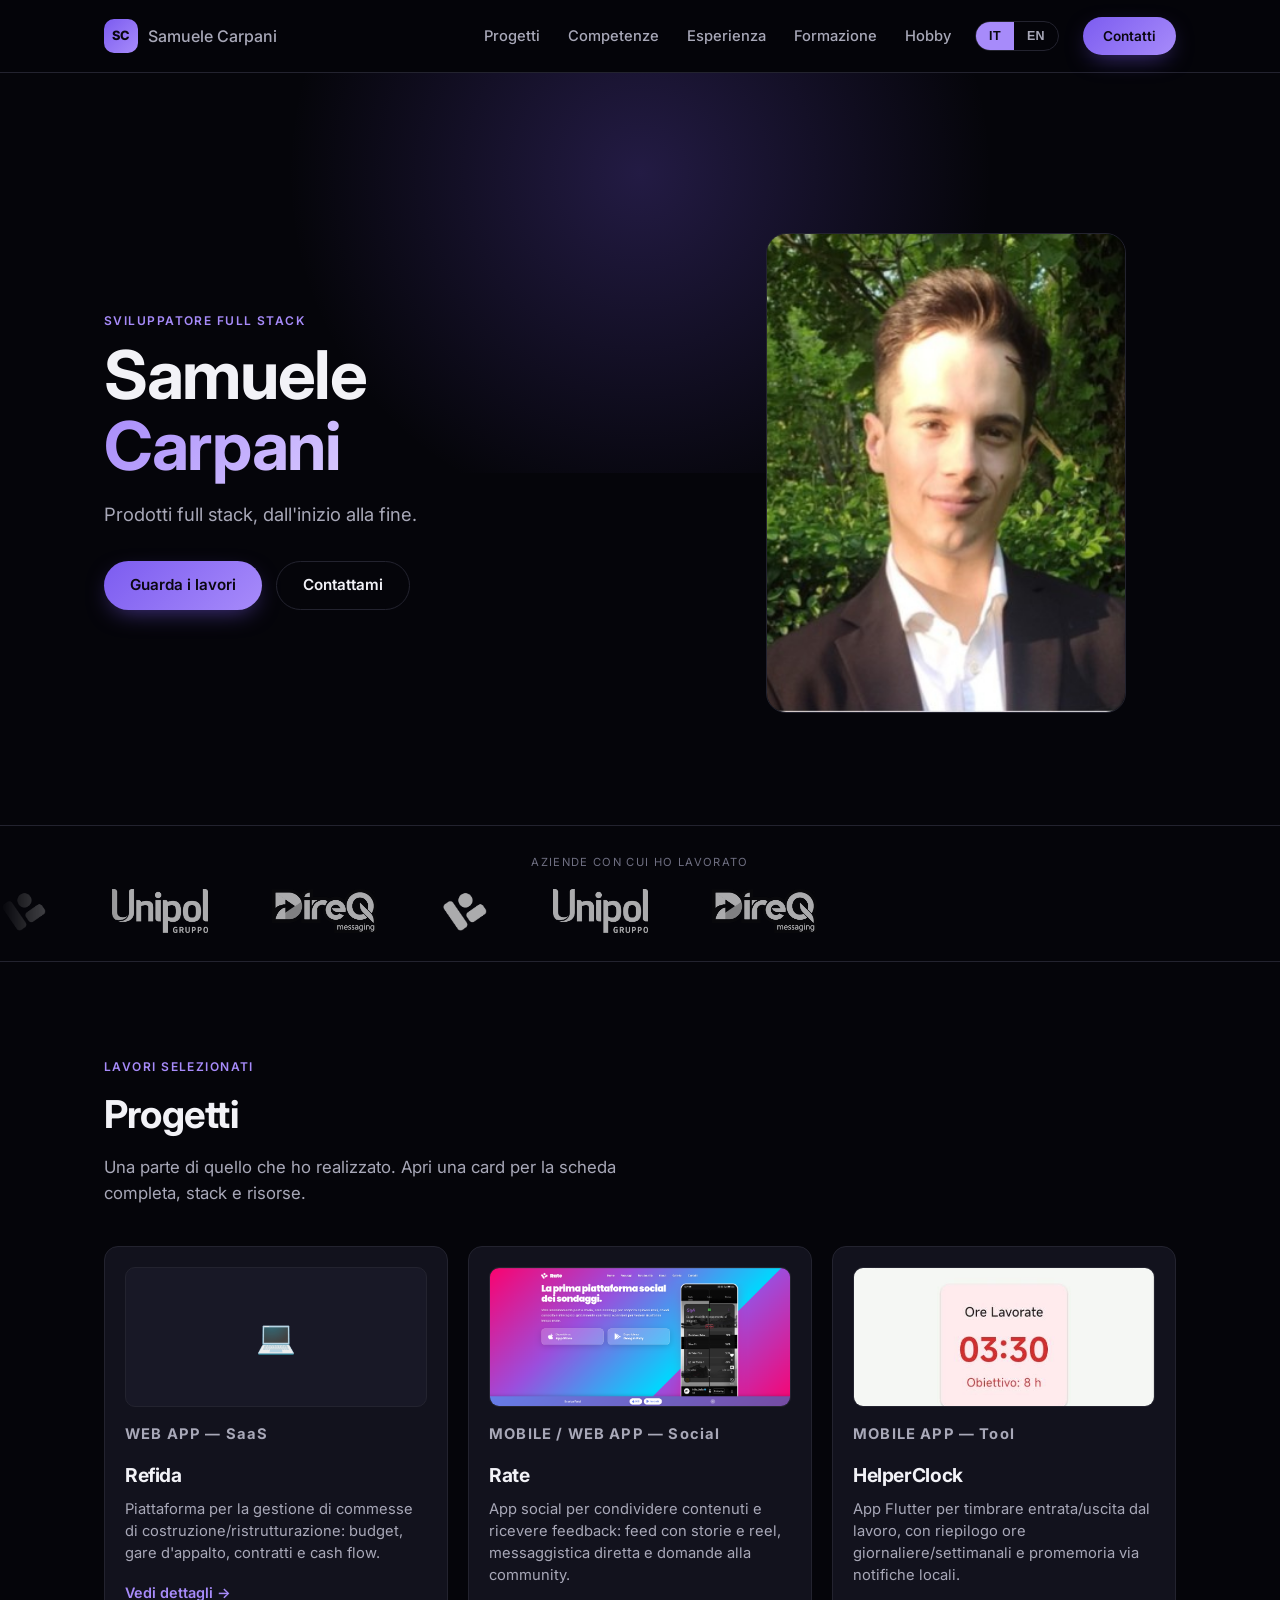
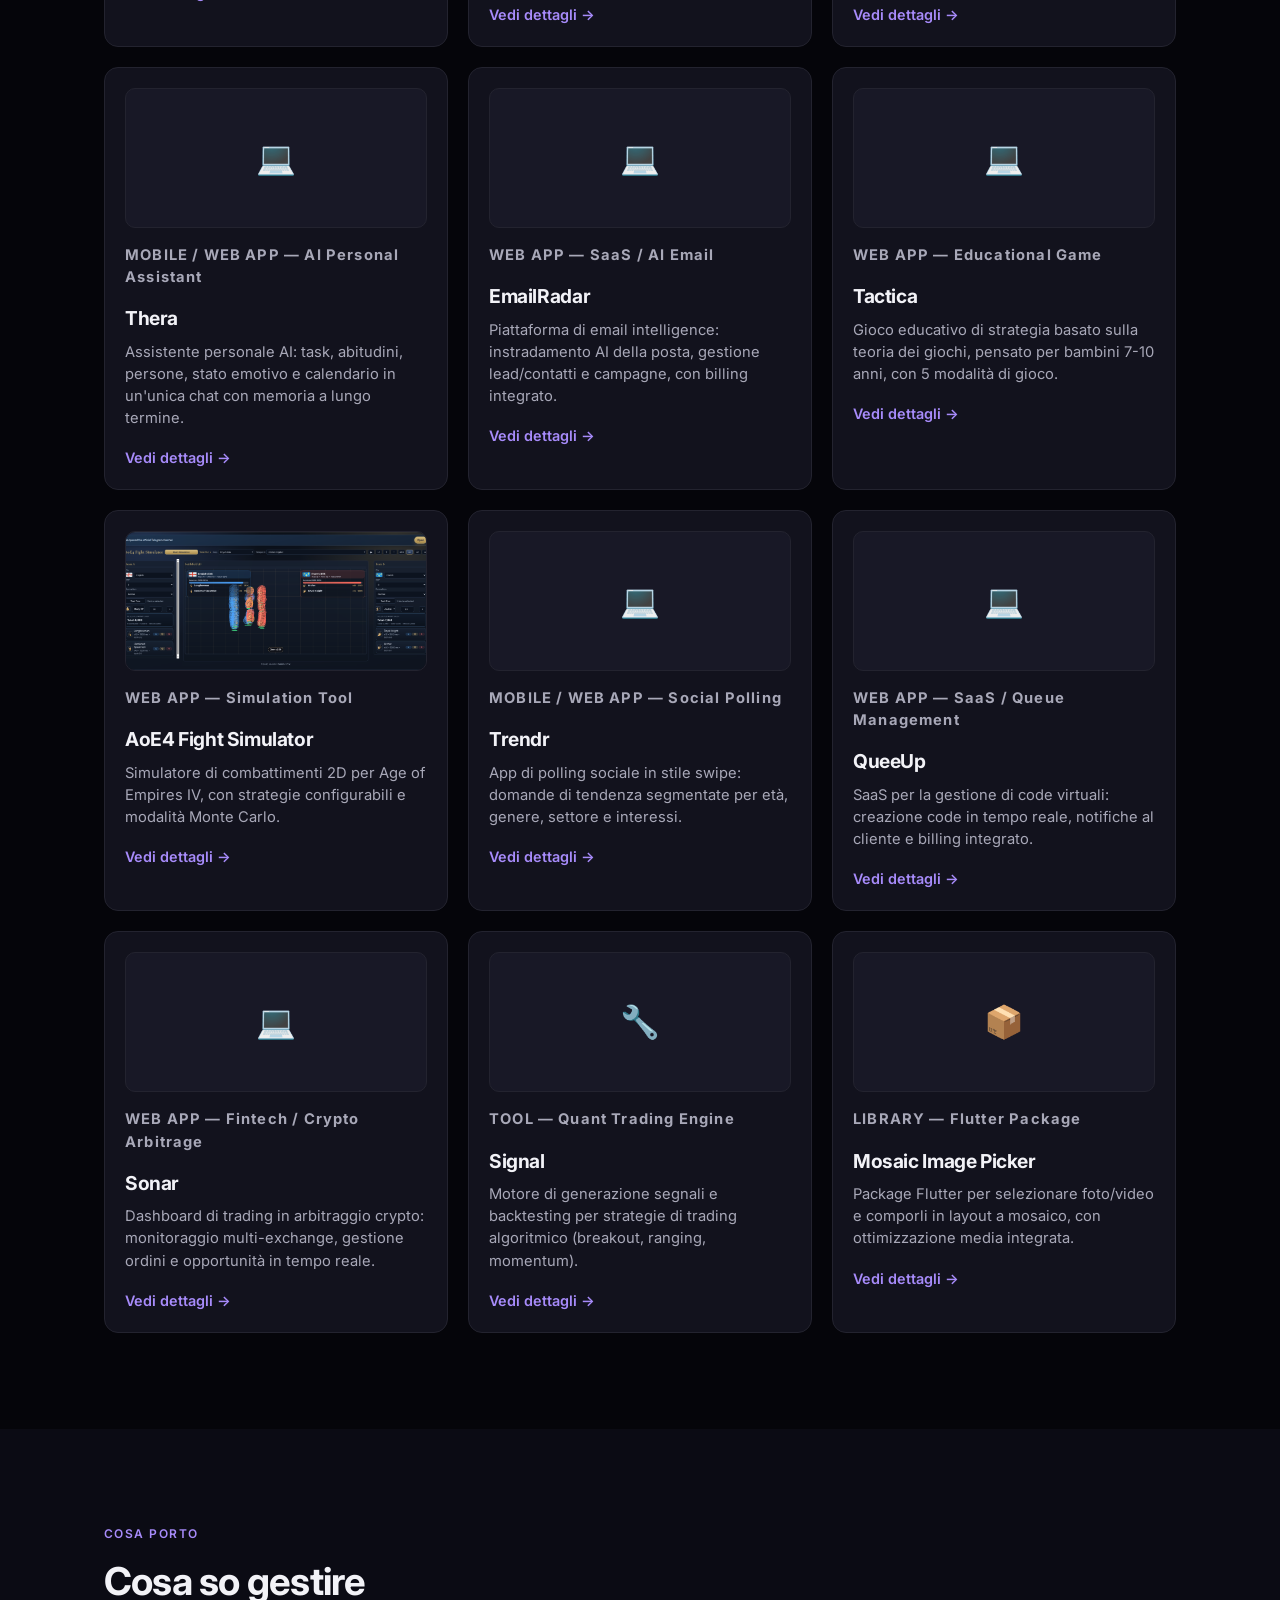
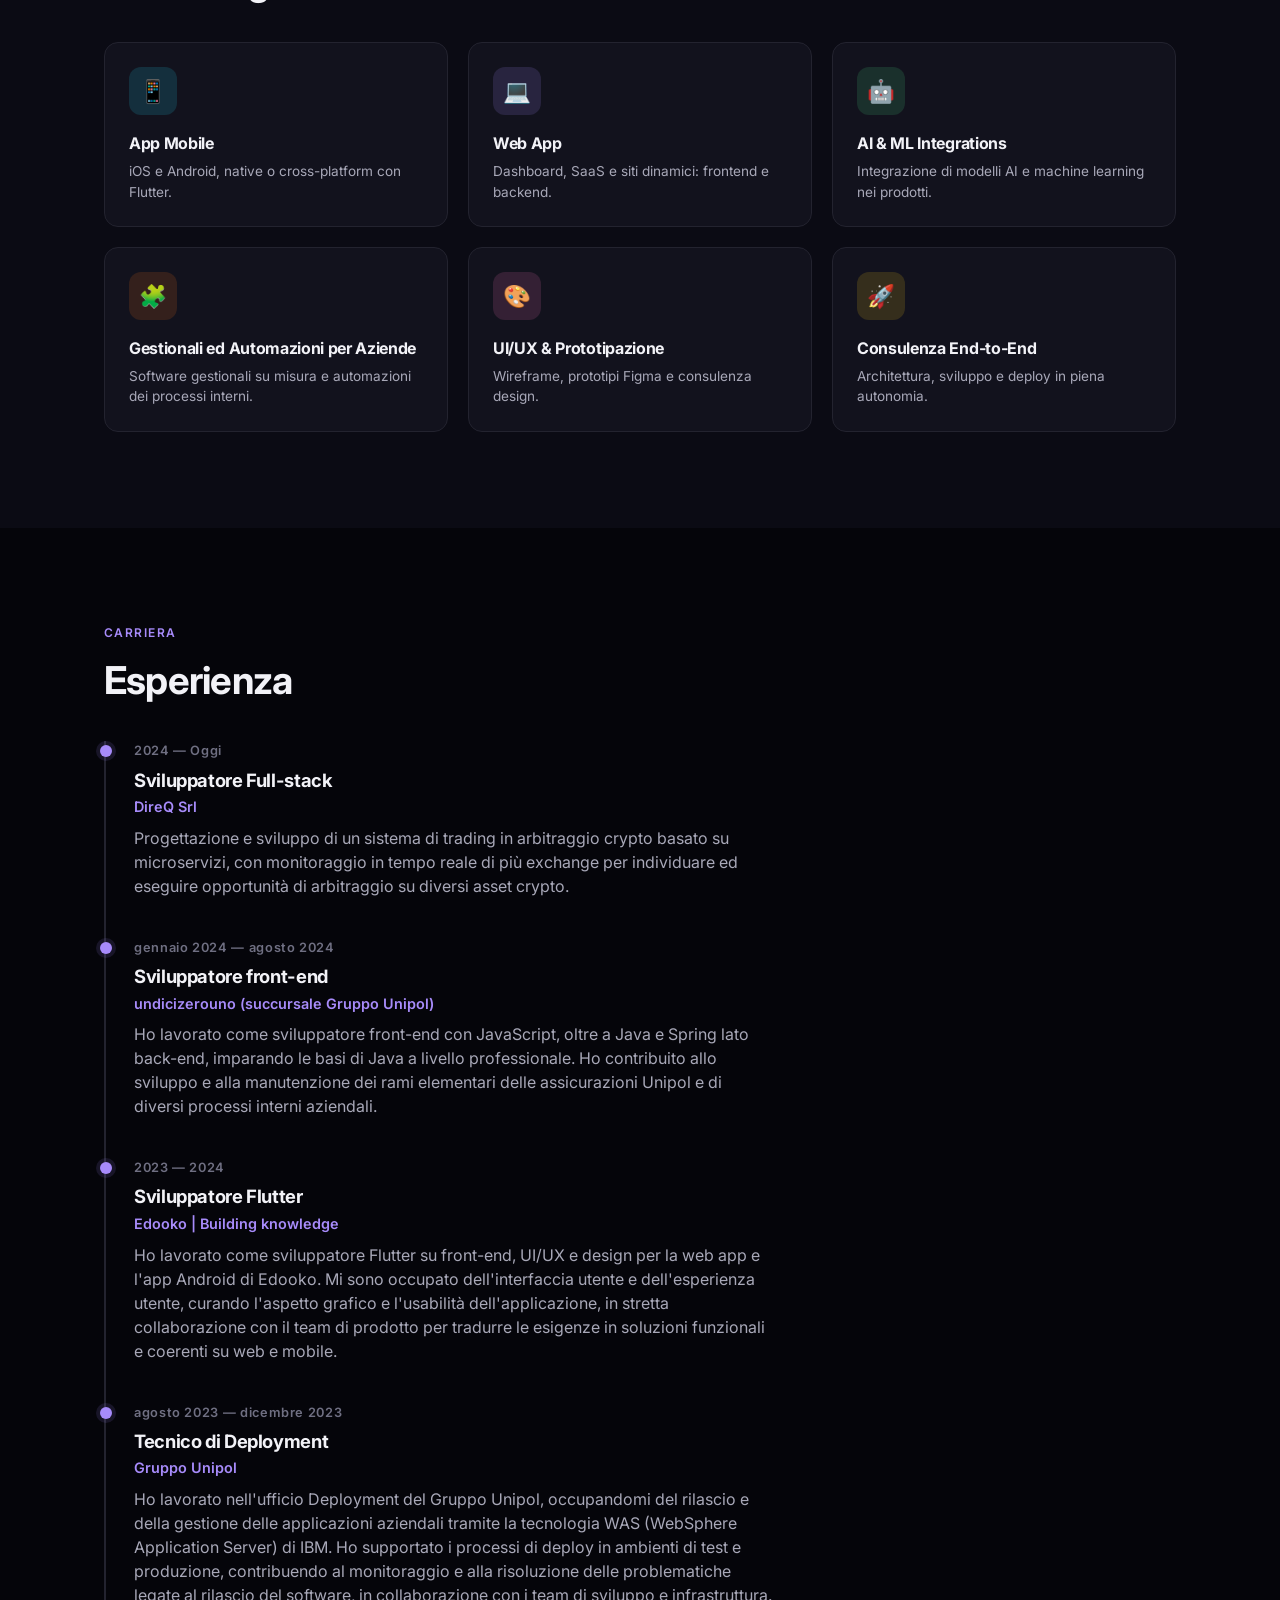
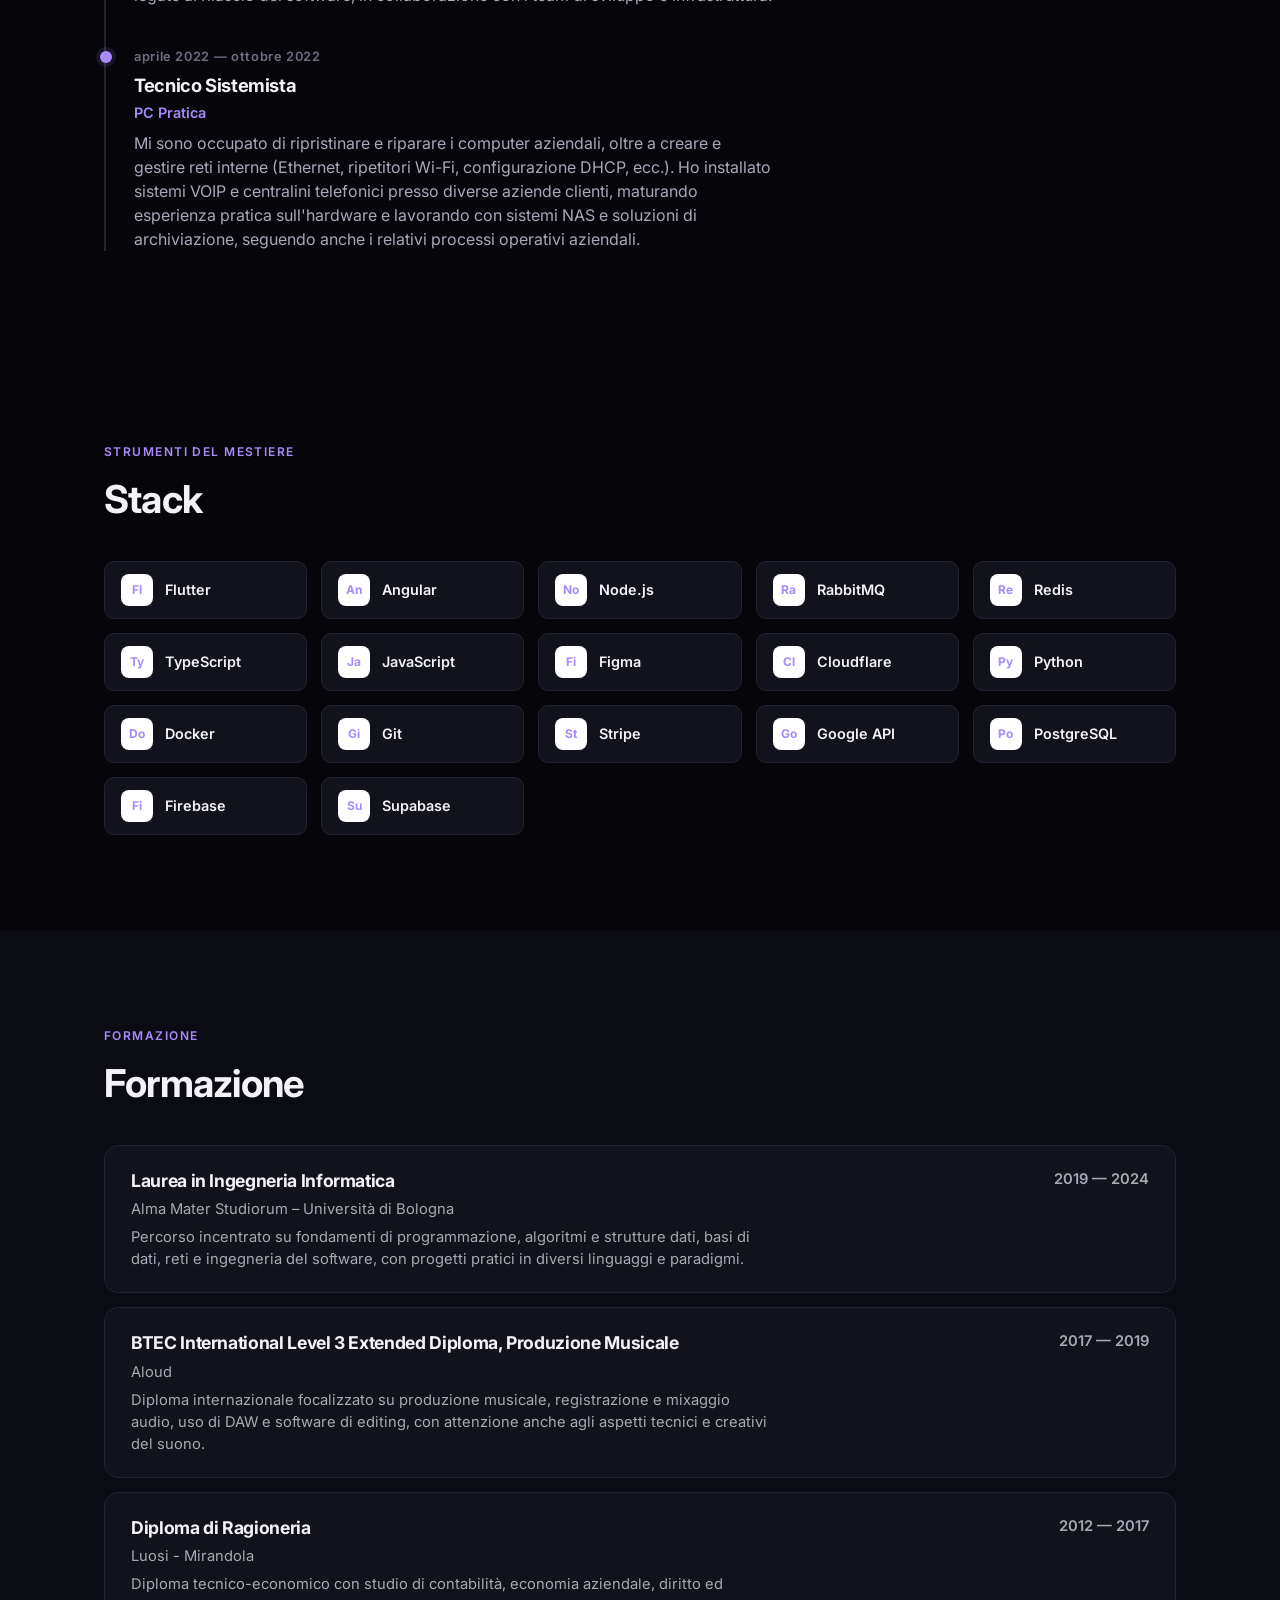
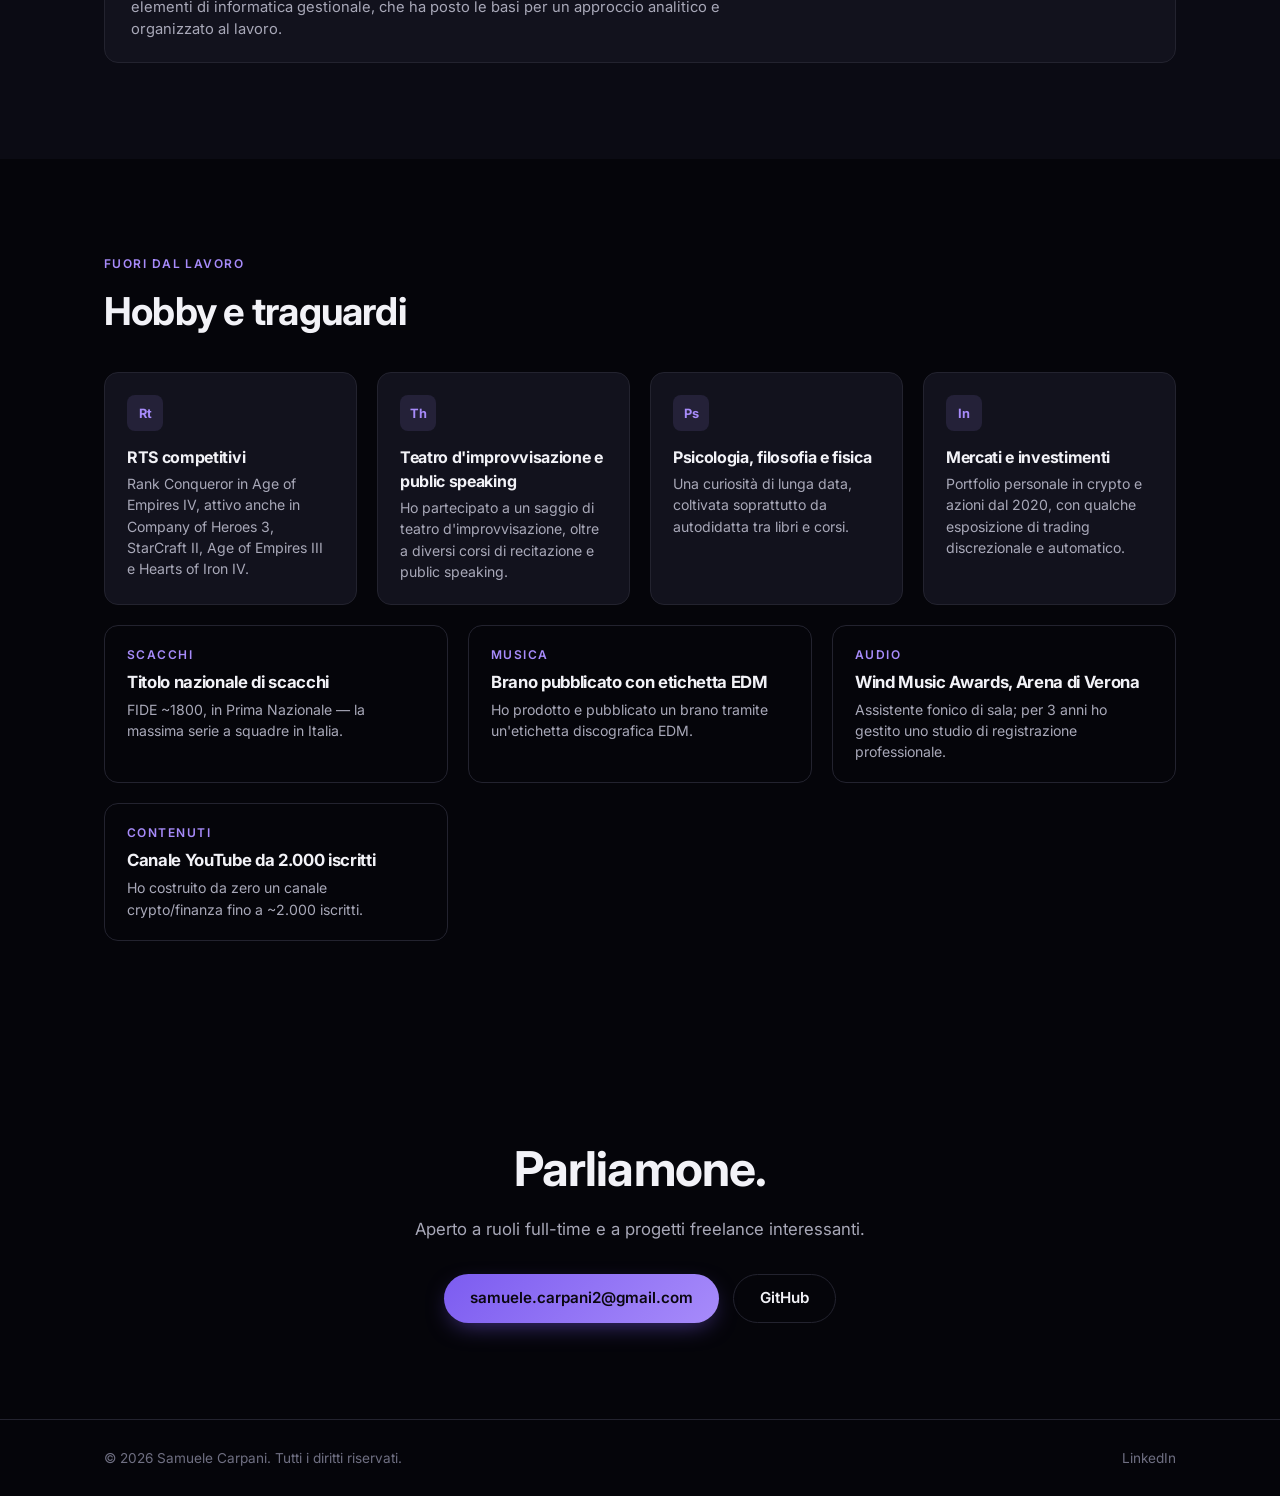
==== commit 66e33a70: "Add .gitkeep files for new project directories: signal, sonar, tactica, thera, and trendr" ====
--- a/index.html
+++ b/index.html
@@ -3,8 +3,9 @@
 <head>
 <meta charset="UTF-8">
 <meta name="viewport" content="width=device-width, initial-scale=1.0">
-<title>Samuele Carpani — Full Stack Developer</title>
+<title>Samuele Carpani</title>
 <meta name="description" content="Full stack products, end to end. Portfolio di Samuele Carpani, Full Stack Developer.">
+<link rel="icon" type="image/svg+xml" href="data:image/svg+xml,%3Csvg xmlns='http://www.w3.org/2000/svg' viewBox='0 0 34 34'%3E%3Cdefs%3E%3ClinearGradient id='g' x1='0' y1='0' x2='1' y2='1'%3E%3Cstop offset='0%25' stop-color='%237c5cf0'/%3E%3Cstop offset='100%25' stop-color='%23a78bfa'/%3E%3C/linearGradient%3E%3C/defs%3E%3Crect width='34' height='34' rx='9' fill='url(%23g)'/%3E%3Ctext x='17' y='23' font-family='Arial, sans-serif' font-size='14' font-weight='800' fill='%230a0710' text-anchor='middle'%3ESC%3C/text%3E%3C/svg%3E">
 <link rel="preconnect" href="https://fonts.googleapis.com">
 <link rel="preconnect" href="https://fonts.gstatic.com" crossorigin>
 <link href="https://fonts.googleapis.com/css2?family=Inter:wght@400;500;600;700;800&display=swap" rel="stylesheet">
@@ -16,7 +17,7 @@
   <div class="container header-inner">
     <a href="#top" class="logo" data-field="logo"></a>
     <nav class="main-nav">
-      <a href="#services" data-field="navServices"></a>
+      <!-- <a href="#services" data-field="navServices"></a> -->
       <a href="#projects" data-field="navProjects"></a>
       <a href="#skills" data-field="navSkills"></a>
       <a href="#experience" data-field="navExperience"></a>
@@ -58,6 +59,8 @@
     <div class="brands">
       <div class="container">
         <p class="brands-label" data-field="brandsLabel"></p>
+      </div>
+      <div class="brands-marquee">
         <ul class="brands-list" data-field="brands"></ul>
       </div>
     </div>
@@ -80,23 +83,7 @@
       <p class="eyebrow" data-field="bringEyebrow"></p>
       <h2 data-field="bringHeading"></h2>
 
-      <div class="bring-grid">
-        <div class="bring-card">
-          <div class="bring-icon">{ }</div>
-          <h3 data-field="bringEngineering"></h3>
-          <p data-field="skillsEngineering"></p>
-        </div>
-        <div class="bring-card">
-          <div class="bring-icon">$</div>
-          <h3 data-field="bringProduct"></h3>
-          <p data-field="skillsProduct"></p>
-        </div>
-        <div class="bring-card">
-          <div class="bring-icon">→</div>
-          <h3 data-field="bringWaysOfWorking"></h3>
-          <p data-field="skillsWaysOfWorking"></p>
-        </div>
-      </div>
+      <div class="offerings-grid" data-field="offerings"></div>
     </div>
   </section>
 
@@ -110,7 +97,7 @@
     </div>
   </section>
 
-  <!-- SERVICES -->
+  <!-- SERVICES (nascosta per ora)
   <section id="services" class="section section-muted">
     <div class="container">
       <p class="eyebrow" data-field="servicesEyebrow"></p>
@@ -119,6 +106,7 @@
       <div class="service-grid" data-field="services"></div>
     </div>
   </section>
+  -->
 
   <!-- STACK -->
   <section class="section">
@@ -152,7 +140,7 @@
     </div>
   </section>
 
-  <!-- TESTIMONIALS -->
+  <!-- TESTIMONIALS (nascosta per ora)
   <section class="section section-muted">
     <div class="container">
       <p class="eyebrow" data-field="testimonialsEyebrow"></p>
@@ -161,6 +149,7 @@
       <div class="testimonial-grid" data-field="testimonials"></div>
     </div>
   </section>
+  -->
 
   <!-- CONTACT / CTA -->
   <section id="contact" class="section cta-section">
@@ -190,8 +179,6 @@
       <p class="modal-desc" data-field="modalShortDescription"></p>
       <div class="modal-actions" data-field="modalActions"></div>
 
-      <div class="modal-screens" data-field="modalScreens"></div>
-
       <div class="modal-body" data-field="modalDescription"></div>
 
       <div data-section="modalStack">
@@ -200,6 +187,19 @@
       </div>
     </div>
   </div>
+</div>
+
+<!-- SCREENSHOT CAROUSEL -->
+<div class="carousel-overlay" id="screenCarousel" aria-hidden="true">
+  <button class="modal-close carousel-close" id="carouselClose" aria-label="Chiudi">&times;</button>
+  <div class="carousel-dialog">
+    <button class="carousel-nav carousel-prev" id="carouselPrev" aria-label="Precedente">&#8249;</button>
+    <div class="carousel-viewport">
+      <img id="carouselImage" src="" alt="">
+    </div>
+    <button class="carousel-nav carousel-next" id="carouselNext" aria-label="Successivo">&#8250;</button>
+  </div>
+  <p class="carousel-counter" id="carouselCounter"></p>
 </div>
 
 <script src="assets/data.js"></script>
--- a/css/style.css
+++ b/css/style.css
@@ -123,12 +123,18 @@
 }
 
 .logo::before {
-  content: '';
+  content: 'SC';
   width: 34px;
   height: 34px;
   border-radius: 10px;
   background: linear-gradient(135deg, var(--accent-2), var(--accent));
-  display: none;
+  display: flex;
+  align-items: center;
+  justify-content: center;
+  flex-shrink: 0;
+  font-size: 0.8rem;
+  font-weight: 800;
+  color: #0a0710;
 }
 
 .logo span { color: var(--text-dim); font-weight: 500; }
@@ -307,14 +313,54 @@
   margin-bottom: 18px;
 }
 
+.brands-marquee {
+  overflow: hidden;
+  -webkit-mask-image: linear-gradient(90deg, transparent, #000 10%, #000 90%, transparent);
+  mask-image: linear-gradient(90deg, transparent, #000 10%, #000 90%, transparent);
+}
+
 .brands-list {
   display: flex;
-  flex-wrap: wrap;
-  justify-content: center;
-  gap: 40px;
+  flex-wrap: nowrap;
+  align-items: center;
+  gap: 64px;
   font-weight: 600;
   color: var(--text-dim);
   font-size: 1.05rem;
+  width: max-content;
+  animation: brands-scroll 24s linear infinite;
+}
+
+.brands-marquee:hover .brands-list { animation-play-state: paused; }
+
+@media (prefers-reduced-motion: reduce) {
+  .brands-list { animation: none; flex-wrap: wrap; justify-content: center; }
+}
+
+@keyframes brands-scroll {
+  from { transform: translateX(0); }
+  to { transform: translateX(-50%); }
+}
+
+.brands-list li { flex: 0 0 auto; display: flex; align-items: center; }
+
+.brands-list img {
+  height: 44px;
+  width: auto;
+  max-width: 200px;
+  object-fit: contain;
+  filter: grayscale(1) brightness(1.8) contrast(0.9) opacity(0.7);
+  transition: filter 0.2s ease, transform 0.2s ease;
+}
+
+.brands-list img:hover {
+  filter: grayscale(0) brightness(1) contrast(1) opacity(1);
+  transform: scale(1.06);
+}
+
+@media (max-width: 640px) {
+  .brands-list img { height: 34px; }
+  .brands-list { gap: 44px; }
 }
 
 /* ===== Projects ===== */
@@ -411,35 +457,41 @@
 .project-link:hover { text-decoration: underline; }
 
 /* ===== What I bring ===== */
-.bring-grid {
+.offerings-grid {
   display: grid;
   grid-template-columns: repeat(3, 1fr);
   gap: 20px;
   margin-top: 32px;
 }
 
-.bring-card {
+.offering-card {
   background: var(--surface);
   border: 1px solid var(--border);
   border-radius: var(--radius);
-  padding: 28px;
-}
-
-.bring-icon {
-  width: 44px;
-  height: 44px;
-  border-radius: 10px;
-  background: var(--accent-soft);
-  color: var(--accent);
-  display: flex;
-  align-items: center;
-  justify-content: center;
-  font-weight: 700;
-  margin-bottom: 18px;
-}
-
-.bring-card h3 { margin-bottom: 8px; font-size: 1.1rem; }
-.bring-card p { color: var(--text-dim); font-size: 0.92rem; }
+  padding: 24px;
+  transition: transform 0.15s ease, border-color 0.15s ease;
+}
+
+.offering-card:hover {
+  transform: translateY(-3px);
+  border-color: var(--offering-color, var(--accent));
+}
+
+.offering-icon {
+  width: 48px;
+  height: 48px;
+  border-radius: 12px;
+  background: var(--offering-color-soft, var(--accent-soft));
+  color: var(--offering-color, var(--accent));
+  display: flex;
+  align-items: center;
+  justify-content: center;
+  font-size: 1.4rem;
+  margin-bottom: 16px;
+}
+
+.offering-card h3 { margin-bottom: 6px; font-size: 1rem; }
+.offering-card p { color: var(--text-dim); font-size: 0.85rem; }
 
 /* ===== Timeline ===== */
 .timeline {
@@ -571,7 +623,7 @@
 .education-item {
   display: flex;
   justify-content: space-between;
-  align-items: center;
+  align-items: flex-start;
   background: var(--surface);
   border: 1px solid var(--border);
   border-radius: var(--radius);
@@ -582,6 +634,7 @@
 
 .education-item h3 { font-size: 1.1rem; margin-bottom: 4px; }
 .education-item p { color: var(--text-dim); font-size: 0.92rem; }
+.education-description { margin-top: 6px; max-width: 640px; }
 .education-date { color: var(--text-faint); font-weight: 600; font-size: 0.9rem; white-space: nowrap; }
 
 /* ===== Hobbies ===== */
@@ -725,7 +778,7 @@
   .hero-media { order: -1; }
   .hero-photo { max-width: 260px; margin: 0 auto; }
   .project-grid { grid-template-columns: repeat(2, 1fr); }
-  .bring-grid { grid-template-columns: 1fr; }
+  .offerings-grid { grid-template-columns: repeat(2, 1fr); }
   .service-grid { grid-template-columns: repeat(2, 1fr); }
   .hobby-grid { grid-template-columns: repeat(2, 1fr); }
   .highlight-grid { grid-template-columns: 1fr; }
@@ -737,6 +790,7 @@
   .nav-toggle { display: flex; }
   .header-inner .btn-small { display: none; }
   .project-grid { grid-template-columns: 1fr; }
+  .offerings-grid { grid-template-columns: 1fr; }
   .service-grid { grid-template-columns: 1fr; }
   .hobby-grid { grid-template-columns: 1fr; }
   .brands-list { gap: 24px; font-size: 0.95rem; }
@@ -821,6 +875,87 @@
   width: 100%;
   border-radius: 12px;
   border: 1px solid var(--border);
+}
+
+/* ===== Screenshot carousel ===== */
+.carousel-overlay {
+  position: fixed;
+  inset: 0;
+  z-index: 300;
+  background: rgba(5, 5, 10, 0.9);
+  backdrop-filter: blur(6px);
+  display: flex;
+  flex-direction: column;
+  align-items: center;
+  justify-content: center;
+  padding: 5vh 20px;
+  opacity: 0;
+  pointer-events: none;
+  transition: opacity 0.2s ease;
+}
+
+.carousel-overlay.open {
+  opacity: 1;
+  pointer-events: auto;
+}
+
+.carousel-close {
+  position: fixed;
+  top: 16px;
+  right: 16px;
+}
+
+.carousel-dialog {
+  display: flex;
+  align-items: center;
+  gap: 16px;
+  max-width: 900px;
+  width: 100%;
+}
+
+.carousel-viewport {
+  flex: 1;
+  display: flex;
+  align-items: center;
+  justify-content: center;
+  min-width: 0;
+}
+
+.carousel-viewport img {
+  max-width: 100%;
+  max-height: 80vh;
+  border-radius: 12px;
+  border: 1px solid var(--border);
+}
+
+.carousel-nav {
+  flex: 0 0 auto;
+  width: 44px;
+  height: 44px;
+  border-radius: 50%;
+  border: 1px solid var(--border);
+  background: var(--surface-2);
+  color: var(--text-dim);
+  font-size: 1.6rem;
+  line-height: 1;
+  cursor: pointer;
+  display: flex;
+  align-items: center;
+  justify-content: center;
+  transition: color 0.15s ease, border-color 0.15s ease;
+}
+
+.carousel-nav:hover { color: var(--text); border-color: var(--accent); }
+
+.carousel-counter {
+  margin-top: 16px;
+  color: var(--text-dim);
+  font-size: 0.9rem;
+}
+
+@media (max-width: 640px) {
+  .carousel-dialog { gap: 8px; }
+  .carousel-nav { width: 36px; height: 36px; font-size: 1.3rem; }
 }
 
 .modal-body p { color: var(--text-dim); margin-bottom: 14px; }
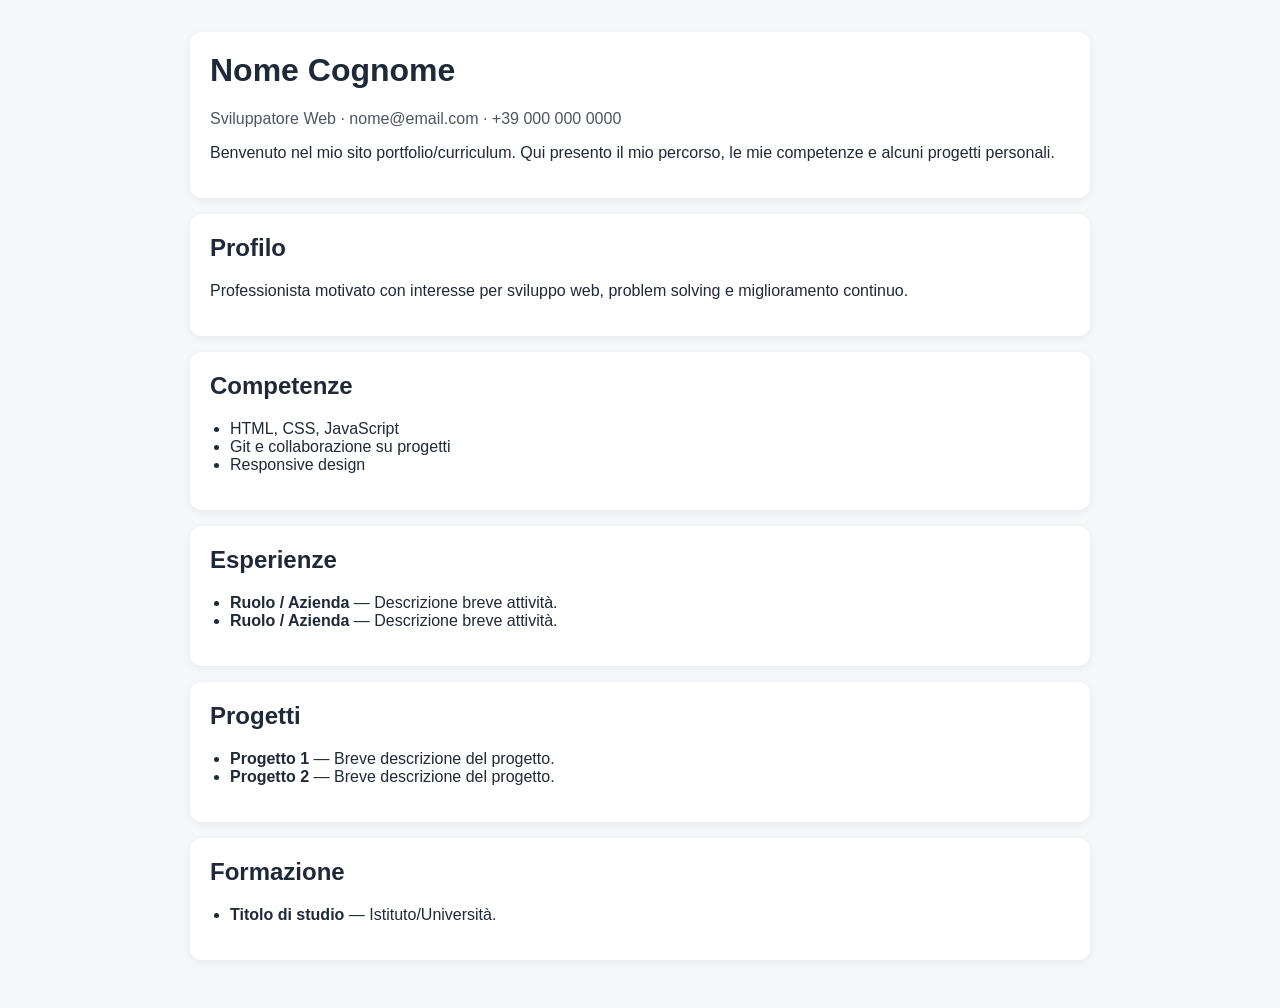
==== commit cb65f8a2: "feat: add initial personal portfolio and curriculum page" ====
--- a/index.html
+++ b/index.html
@@ -1,208 +1,94 @@
 <!DOCTYPE html>
-<html lang="it" data-field="htmlLang">
-<head>
-<meta charset="UTF-8">
-<meta name="viewport" content="width=device-width, initial-scale=1.0">
-<title>Samuele Carpani</title>
-<meta name="description" content="Full stack products, end to end. Portfolio di Samuele Carpani, Full Stack Developer.">
-<link rel="icon" type="image/svg+xml" href="data:image/svg+xml,%3Csvg xmlns='http://www.w3.org/2000/svg' viewBox='0 0 34 34'%3E%3Cdefs%3E%3ClinearGradient id='g' x1='0' y1='0' x2='1' y2='1'%3E%3Cstop offset='0%25' stop-color='%237c5cf0'/%3E%3Cstop offset='100%25' stop-color='%23a78bfa'/%3E%3C/linearGradient%3E%3C/defs%3E%3Crect width='34' height='34' rx='9' fill='url(%23g)'/%3E%3Ctext x='17' y='23' font-family='Arial, sans-serif' font-size='14' font-weight='800' fill='%230a0710' text-anchor='middle'%3ESC%3C/text%3E%3C/svg%3E">
-<link rel="preconnect" href="https://fonts.googleapis.com">
-<link rel="preconnect" href="https://fonts.gstatic.com" crossorigin>
-<link href="https://fonts.googleapis.com/css2?family=Inter:wght@400;500;600;700;800&display=swap" rel="stylesheet">
-<link rel="stylesheet" href="css/style.css">
-</head>
-<body>
+<html lang="it">
+  <head>
+    <meta charset="UTF-8" />
+    <meta name="viewport" content="width=device-width, initial-scale=1.0" />
+    <title>Portfolio e Curriculum</title>
+    <style>
+      :root {
+        color-scheme: light;
+        font-family: Arial, sans-serif;
+      }
+      body {
+        margin: 0;
+        background: #f5f7fb;
+        color: #1f2937;
+      }
+      .container {
+        max-width: 900px;
+        margin: 0 auto;
+        padding: 2rem 1.25rem;
+      }
+      header,
+      section {
+        background: #ffffff;
+        border-radius: 12px;
+        padding: 1.25rem;
+        margin-bottom: 1rem;
+        box-shadow: 0 2px 10px rgba(15, 23, 42, 0.06);
+      }
+      h1,
+      h2 {
+        margin-top: 0;
+      }
+      ul {
+        padding-left: 1.25rem;
+      }
+      .meta {
+        color: #4b5563;
+      }
+    </style>
+  </head>
+  <body>
+    <main class="container">
+      <header>
+        <h1>Nome Cognome</h1>
+        <p class="meta">Sviluppatore Web · nome@email.com · +39 000 000 0000</p>
+        <p>
+          Benvenuto nel mio sito portfolio/curriculum. Qui presento il mio
+          percorso, le mie competenze e alcuni progetti personali.
+        </p>
+      </header>
 
-<header class="site-header">
-  <div class="container header-inner">
-    <a href="#top" class="logo" data-field="logo"></a>
-    <nav class="main-nav">
-      <!-- <a href="#services" data-field="navServices"></a> -->
-      <a href="#projects" data-field="navProjects"></a>
-      <a href="#skills" data-field="navSkills"></a>
-      <a href="#experience" data-field="navExperience"></a>
-      <a href="#formation" data-field="navFormation"></a>
-      <a href="#hobbies" data-field="navHobbies"></a>
-    </nav>
-    <div class="lang-switch" role="group" aria-label="Lingua / Language">
-      <button type="button" data-lang-btn="it">IT</button>
-      <button type="button" data-lang-btn="en">EN</button>
-    </div>
-    <a href="#contact" class="btn btn-primary btn-small" data-field="navContact"></a>
-    <button class="nav-toggle" aria-label="Apri il menu" aria-expanded="false">
-      <span></span><span></span><span></span>
-    </button>
-  </div>
-</header>
+      <section>
+        <h2>Profilo</h2>
+        <p>
+          Professionista motivato con interesse per sviluppo web, problem
+          solving e miglioramento continuo.
+        </p>
+      </section>
 
-<main id="top">
+      <section>
+        <h2>Competenze</h2>
+        <ul>
+          <li>HTML, CSS, JavaScript</li>
+          <li>Git e collaborazione su progetti</li>
+          <li>Responsive design</li>
+        </ul>
+      </section>
 
-  <!-- HERO -->
-  <section class="hero">
-    <div class="container hero-inner">
-      <div class="hero-content">
-        <p class="eyebrow" data-field="role"></p>
-        <h1 data-field="name"></h1>
-        <p class="hero-sub" data-field="tagline"></p>
-        <div class="hero-actions">
-          <a href="#projects" class="btn btn-primary" data-field="heroCtaWork"></a>
-          <a href="#contact" class="btn btn-ghost" data-field="heroCtaContact"></a>
-        </div>
-      </div>
-      <div class="hero-media">
-        <div class="hero-photo">
-          <img data-field="photo" alt="" onerror="this.parentElement.classList.add('photo-fallback')">
-        </div>
-      </div>
-    </div>
+      <section>
+        <h2>Esperienze</h2>
+        <ul>
+          <li><strong>Ruolo / Azienda</strong> — Descrizione breve attività.</li>
+          <li><strong>Ruolo / Azienda</strong> — Descrizione breve attività.</li>
+        </ul>
+      </section>
 
-    <div class="brands">
-      <div class="container">
-        <p class="brands-label" data-field="brandsLabel"></p>
-      </div>
-      <div class="brands-marquee">
-        <ul class="brands-list" data-field="brands"></ul>
-      </div>
-    </div>
-  </section>
+      <section>
+        <h2>Progetti</h2>
+        <ul>
+          <li><strong>Progetto 1</strong> — Breve descrizione del progetto.</li>
+          <li><strong>Progetto 2</strong> — Breve descrizione del progetto.</li>
+        </ul>
+      </section>
 
-  <!-- PROJECTS -->
-  <section id="projects" class="section">
-    <div class="container">
-      <p class="eyebrow" data-field="projectsEyebrow"></p>
-      <h2 data-field="projectsHeading"></h2>
-      <p class="section-lead" data-field="projectsLead"></p>
-
-      <div class="project-grid" data-field="projects"></div>
-    </div>
-  </section>
-
-  <!-- WHAT I BRING -->
-  <section id="skills" class="section section-muted">
-    <div class="container">
-      <p class="eyebrow" data-field="bringEyebrow"></p>
-      <h2 data-field="bringHeading"></h2>
-
-      <div class="offerings-grid" data-field="offerings"></div>
-    </div>
-  </section>
-
-  <!-- EXPERIENCE -->
-  <section id="experience" class="section">
-    <div class="container">
-      <p class="eyebrow" data-field="experienceEyebrow"></p>
-      <h2 data-field="experienceHeading"></h2>
-
-      <ol class="timeline" data-field="experience"></ol>
-    </div>
-  </section>
-
-  <!-- SERVICES (nascosta per ora)
-  <section id="services" class="section section-muted">
-    <div class="container">
-      <p class="eyebrow" data-field="servicesEyebrow"></p>
-      <h2 data-field="servicesHeading"></h2>
-
-      <div class="service-grid" data-field="services"></div>
-    </div>
-  </section>
-  -->
-
-  <!-- STACK -->
-  <section class="section">
-    <div class="container">
-      <p class="eyebrow" data-field="stackEyebrow"></p>
-      <h2 data-field="stackHeading"></h2>
-
-      <ul class="stack-grid" data-field="stack"></ul>
-    </div>
-  </section>
-
-  <!-- EDUCATION -->
-  <section id="formation" class="section section-muted">
-    <div class="container">
-      <p class="eyebrow" data-field="educationEyebrow"></p>
-      <h2 data-field="educationHeading"></h2>
-
-      <ul class="education-list" data-field="education"></ul>
-    </div>
-  </section>
-
-  <!-- HOBBIES -->
-  <section id="hobbies" class="section">
-    <div class="container">
-      <p class="eyebrow" data-field="hobbiesEyebrow"></p>
-      <h2 data-field="hobbiesHeading"></h2>
-
-      <div class="hobby-grid" data-field="hobbies"></div>
-
-      <div class="highlight-grid" data-field="highlights"></div>
-    </div>
-  </section>
-
-  <!-- TESTIMONIALS (nascosta per ora)
-  <section class="section section-muted">
-    <div class="container">
-      <p class="eyebrow" data-field="testimonialsEyebrow"></p>
-      <h2 data-field="testimonialsHeading"></h2>
-
-      <div class="testimonial-grid" data-field="testimonials"></div>
-    </div>
-  </section>
-  -->
-
-  <!-- CONTACT / CTA -->
-  <section id="contact" class="section cta-section">
-    <div class="container cta-inner">
-      <h2 data-field="contactHeading"></h2>
-      <p data-field="contactLead"></p>
-      <div class="cta-actions" data-field="contactActions"></div>
-    </div>
-  </section>
-
-</main>
-
-<footer class="site-footer">
-  <div class="container footer-inner">
-    <p>&copy; <span id="year"></span> <span data-field="footerName"></span>. <span data-field="footerRights"></span></p>
-    <a data-field="footerLinkedin" target="_blank" rel="noopener"></a>
-  </div>
-</footer>
-
-<!-- PROJECT DETAIL MODAL -->
-<div class="modal-overlay" id="projectModal" aria-hidden="true">
-  <div class="modal-dialog" role="dialog" aria-modal="true" aria-labelledby="modalTitle">
-    <button class="modal-close" id="modalClose" aria-label="Chiudi">&times;</button>
-    <div class="modal-content">
-      <p class="eyebrow" data-field="modalTag"></p>
-      <h2 id="modalTitle" data-field="modalTitle"></h2>
-      <p class="modal-desc" data-field="modalShortDescription"></p>
-      <div class="modal-actions" data-field="modalActions"></div>
-
-      <div class="modal-body" data-field="modalDescription"></div>
-
-      <div data-section="modalStack">
-        <h3 class="modal-subhead" data-field="modalStackHeading"></h3>
-        <ul class="stack-grid" data-field="modalStack"></ul>
-      </div>
-    </div>
-  </div>
-</div>
-
-<!-- SCREENSHOT CAROUSEL -->
-<div class="carousel-overlay" id="screenCarousel" aria-hidden="true">
-  <button class="modal-close carousel-close" id="carouselClose" aria-label="Chiudi">&times;</button>
-  <div class="carousel-dialog">
-    <button class="carousel-nav carousel-prev" id="carouselPrev" aria-label="Precedente">&#8249;</button>
-    <div class="carousel-viewport">
-      <img id="carouselImage" src="" alt="">
-    </div>
-    <button class="carousel-nav carousel-next" id="carouselNext" aria-label="Successivo">&#8250;</button>
-  </div>
-  <p class="carousel-counter" id="carouselCounter"></p>
-</div>
-
-<script src="assets/data.js"></script>
-<script src="js/main.js"></script>
-</body>
+      <section>
+        <h2>Formazione</h2>
+        <ul>
+          <li><strong>Titolo di studio</strong> — Istituto/Università.</li>
+        </ul>
+      </section>
+    </main>
+  </body>
 </html>
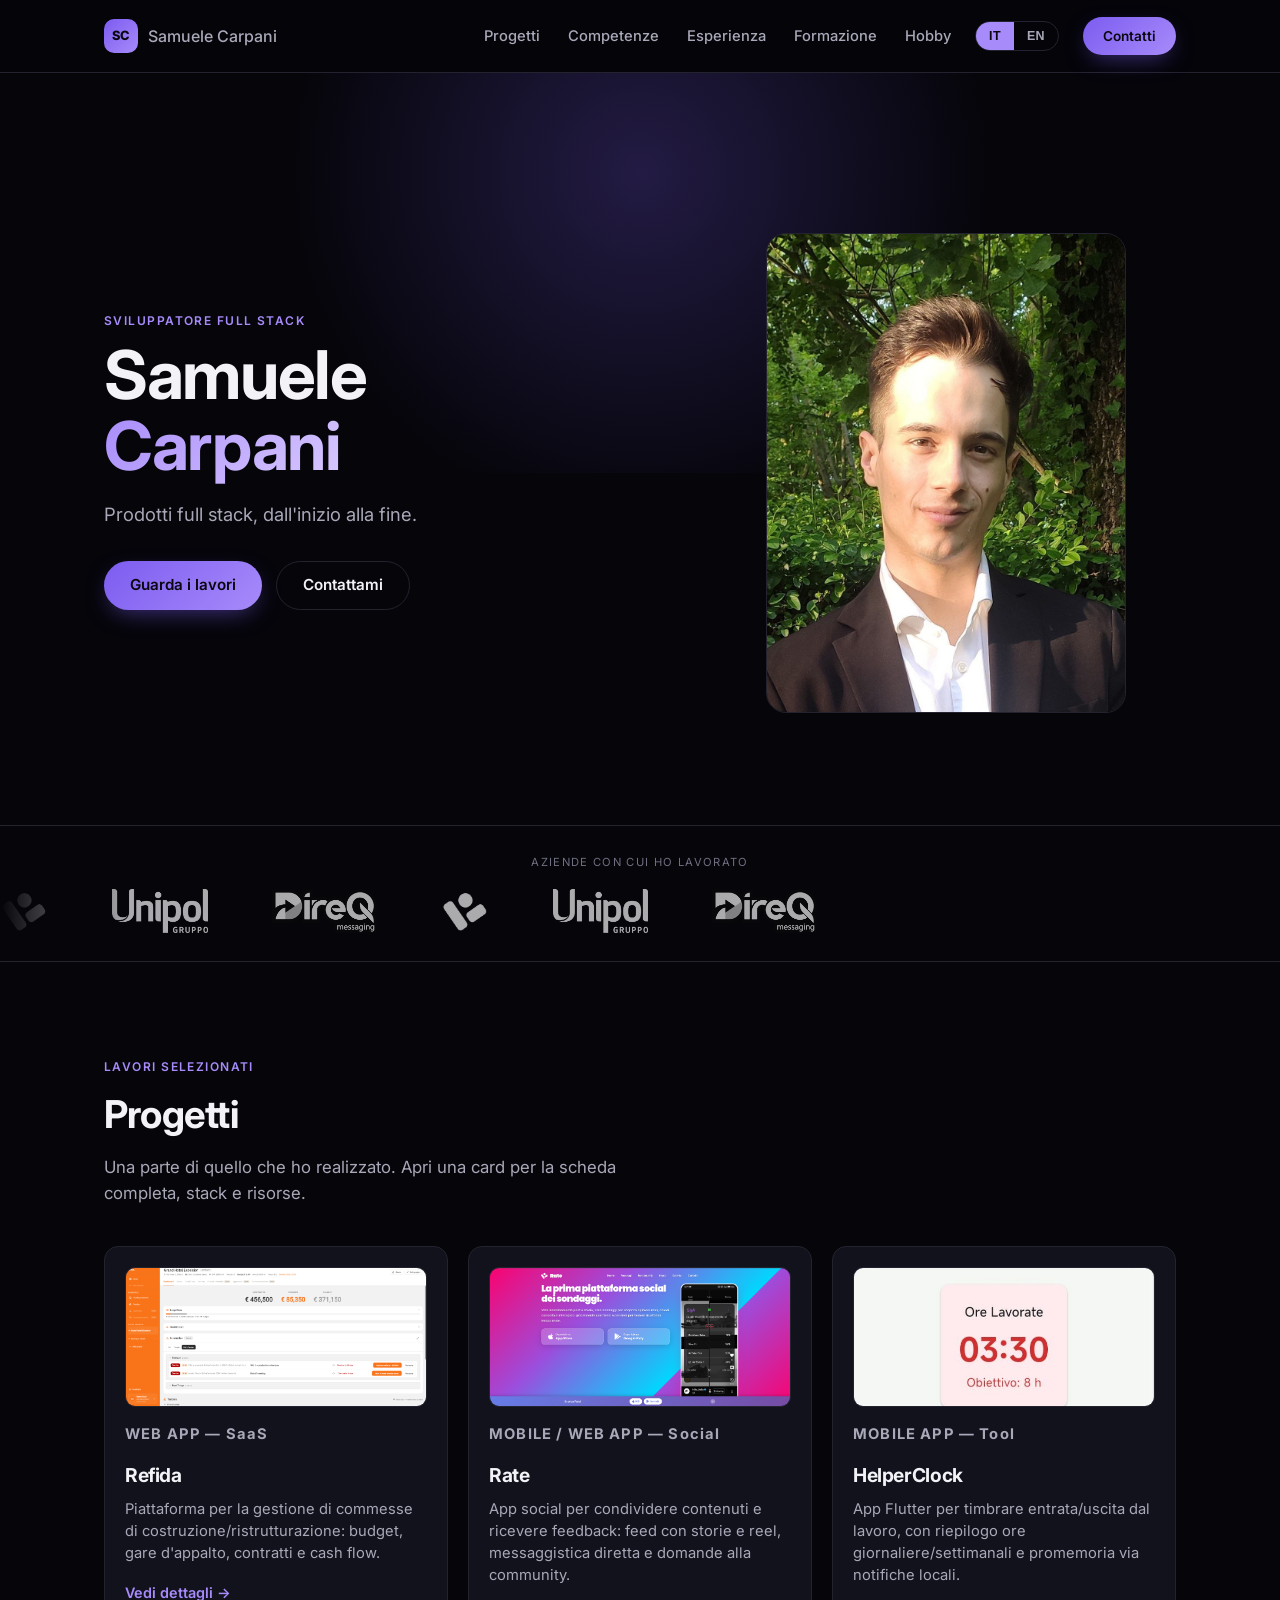
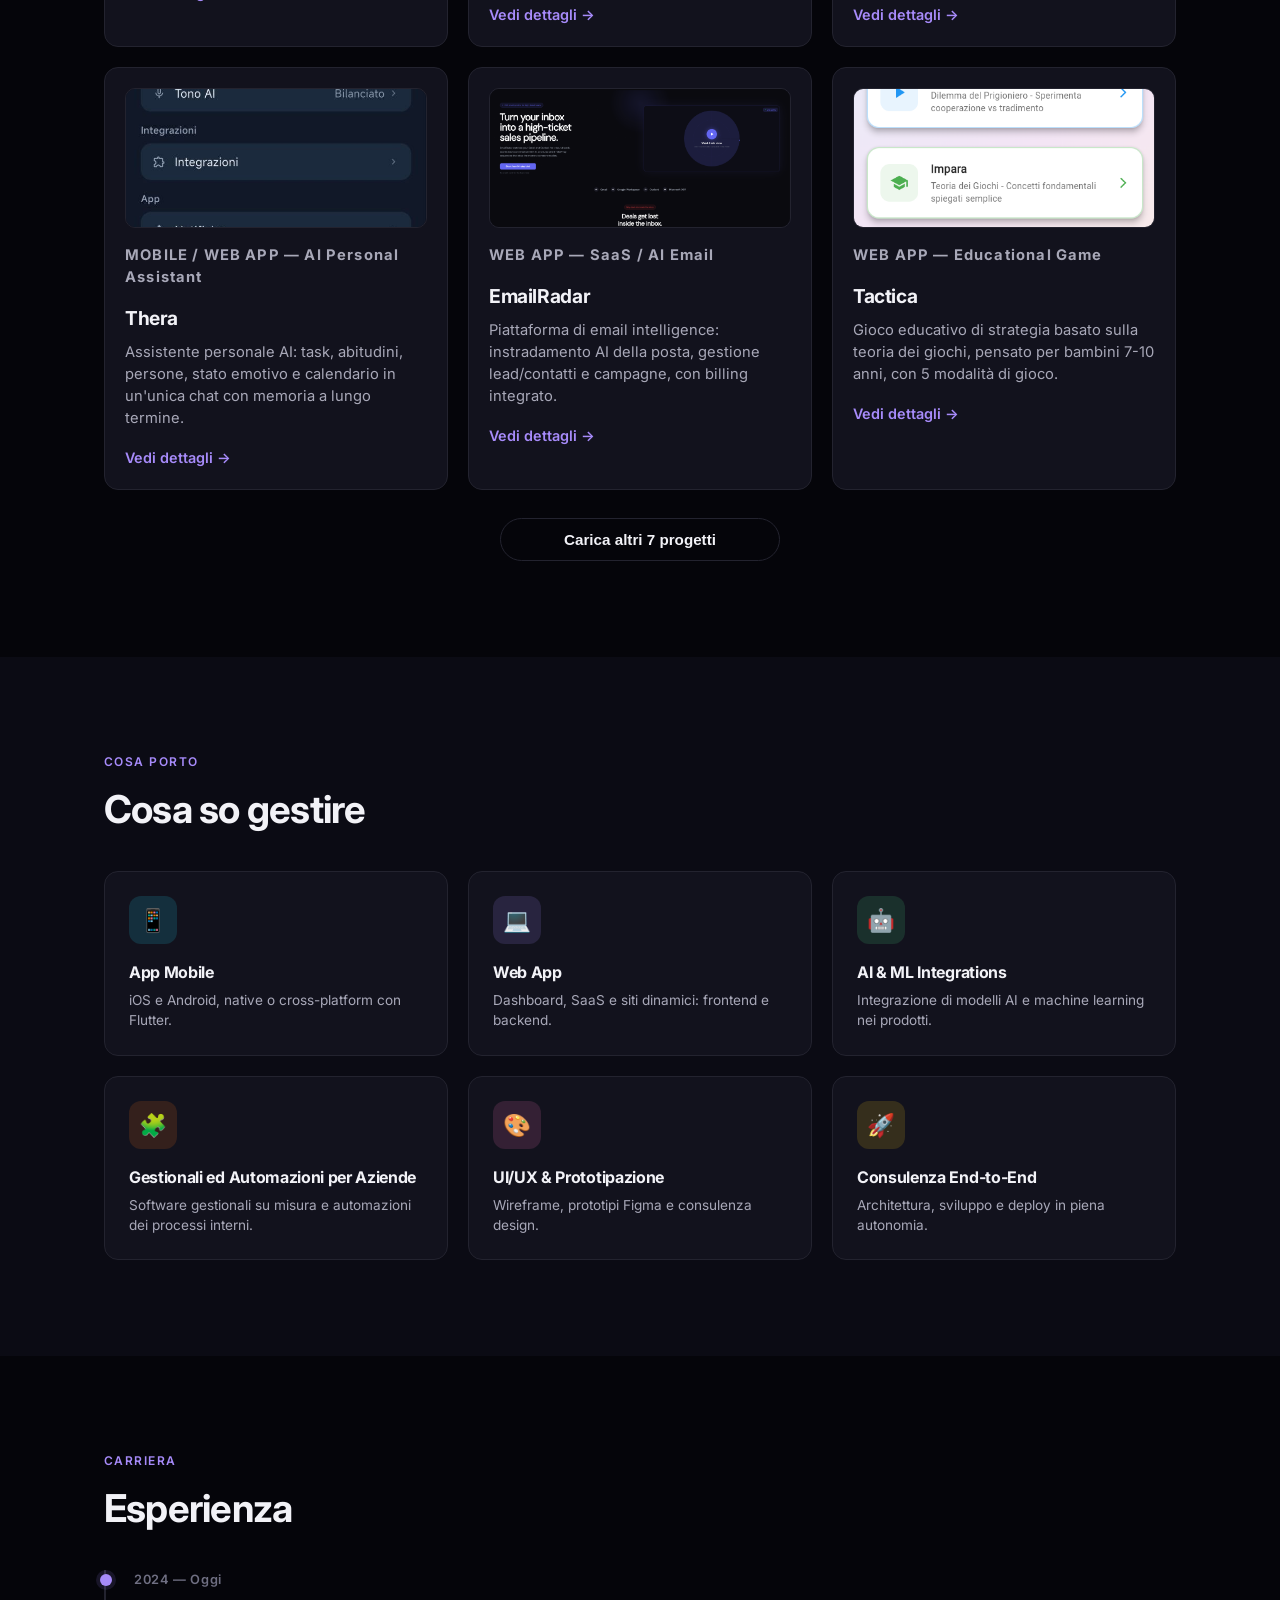
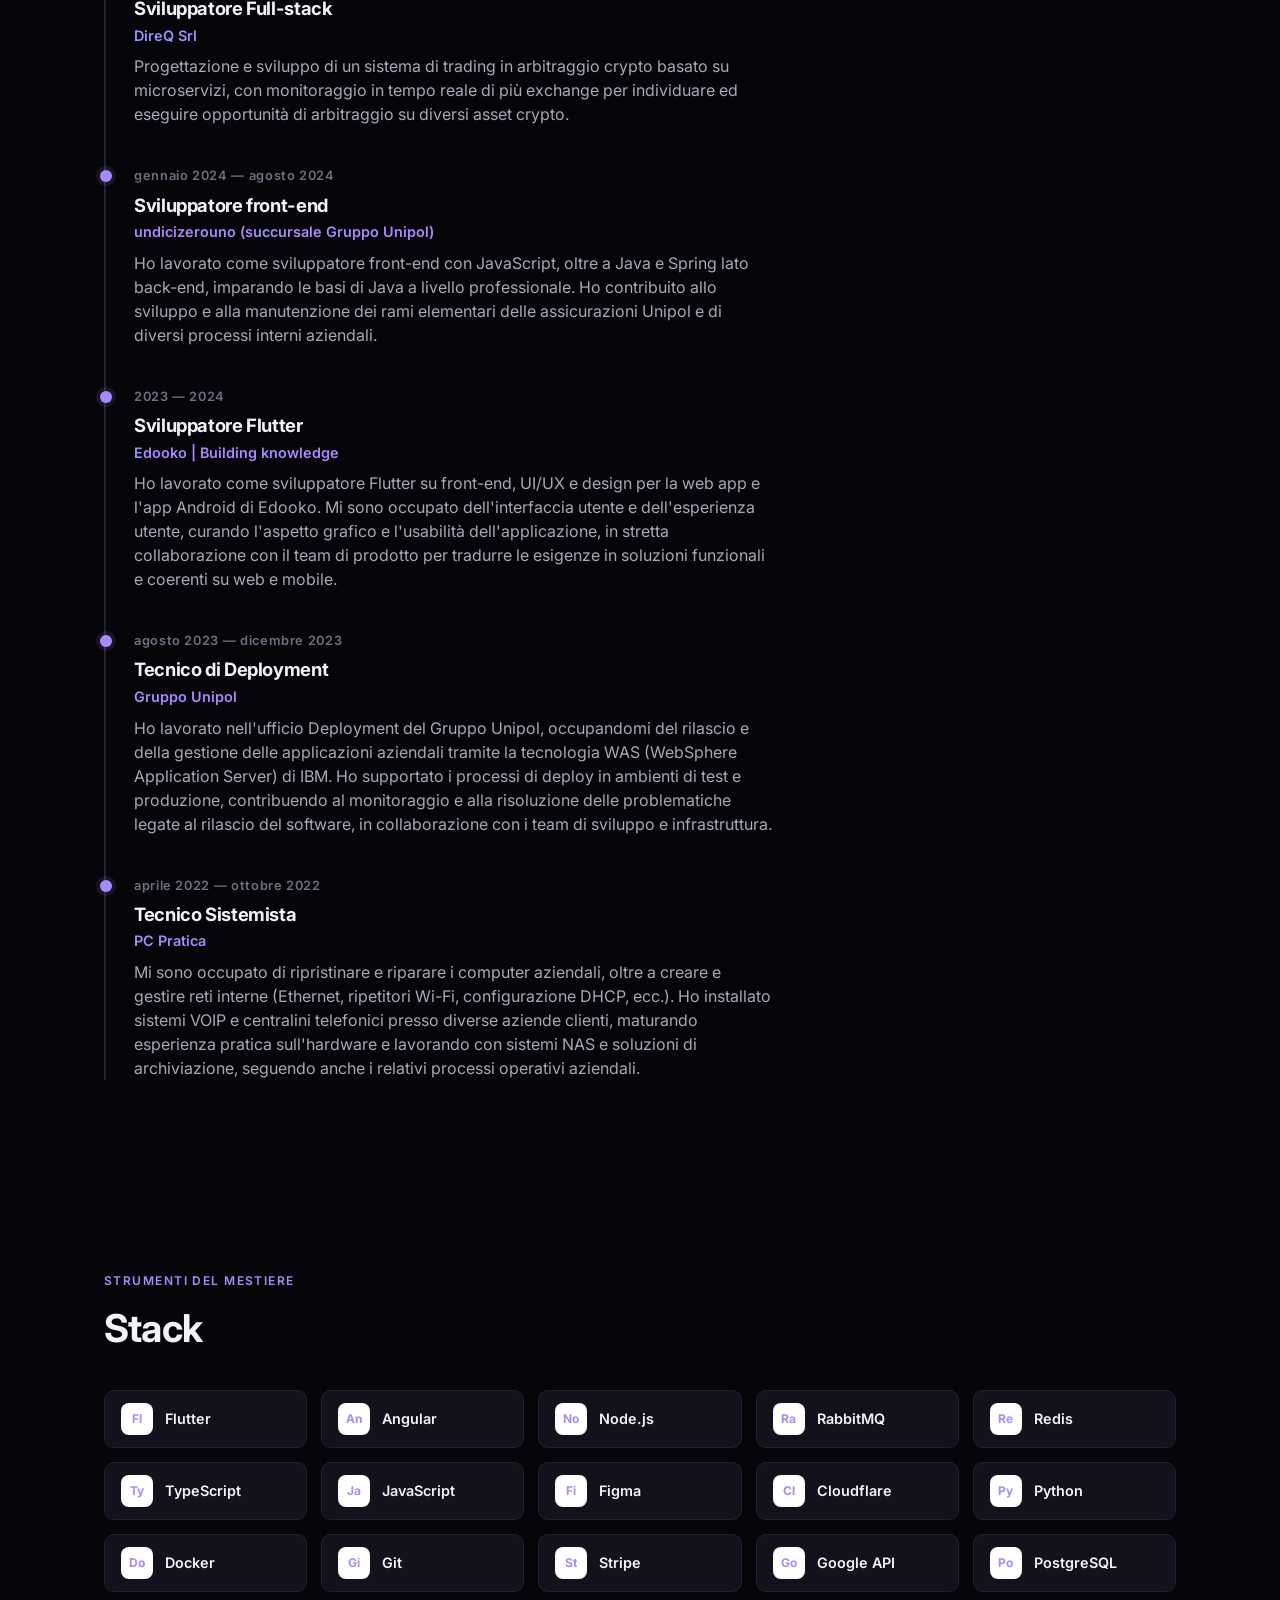
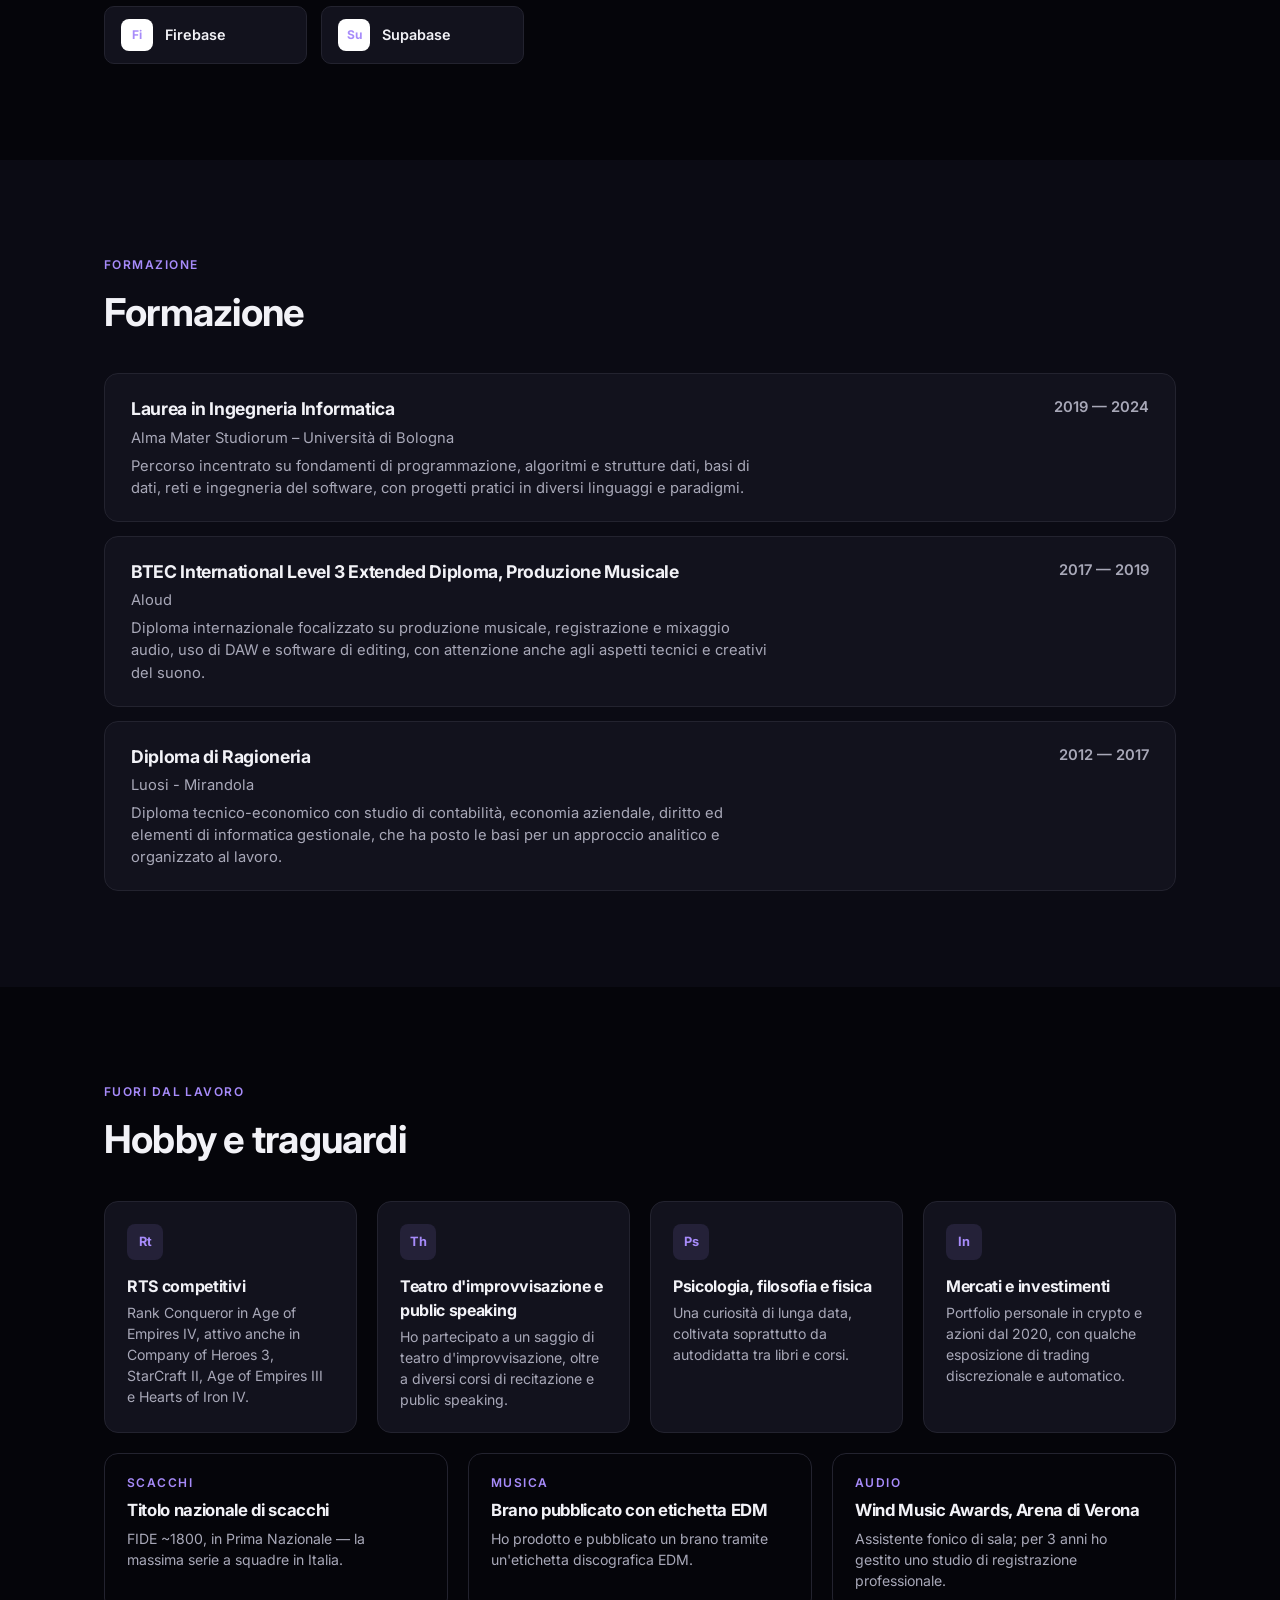
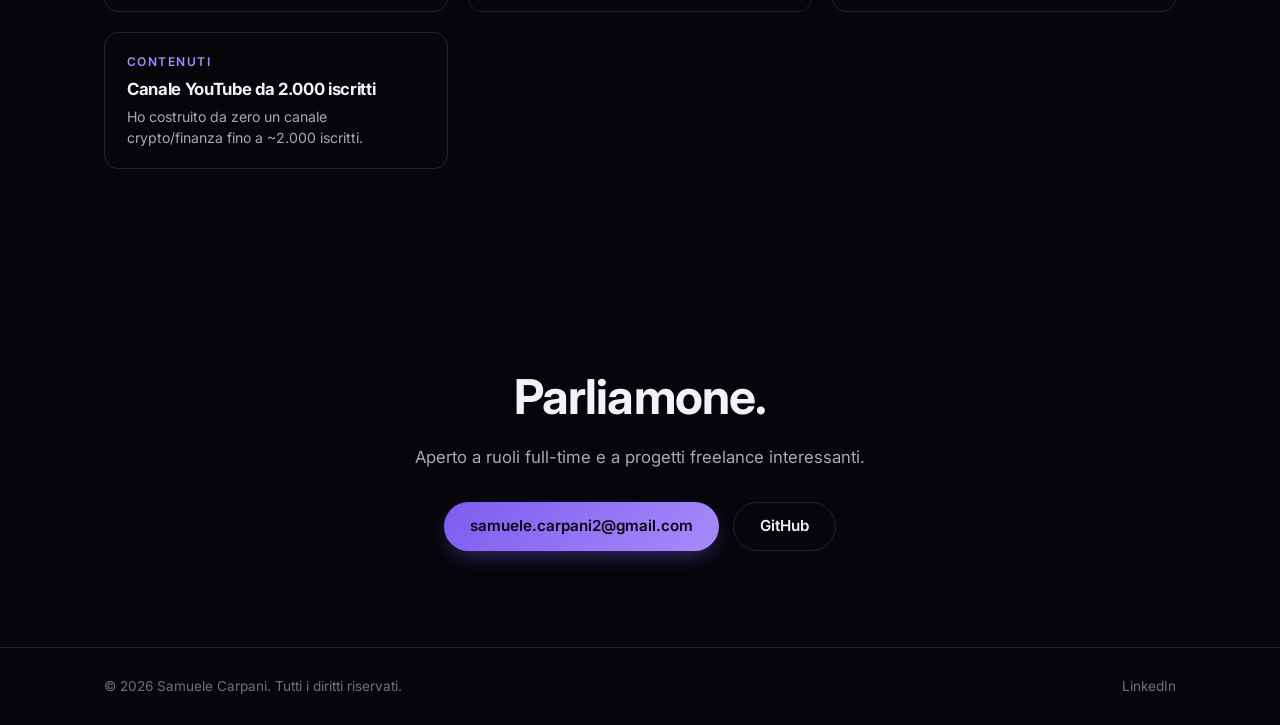
==== commit 38b4c58c: "feat: add load more functionality for projects and update styles" ====
--- a/index.html
+++ b/index.html
@@ -1,94 +1,211 @@
 <!DOCTYPE html>
-<html lang="it">
-  <head>
-    <meta charset="UTF-8" />
-    <meta name="viewport" content="width=device-width, initial-scale=1.0" />
-    <title>Portfolio e Curriculum</title>
-    <style>
-      :root {
-        color-scheme: light;
-        font-family: Arial, sans-serif;
-      }
-      body {
-        margin: 0;
-        background: #f5f7fb;
-        color: #1f2937;
-      }
-      .container {
-        max-width: 900px;
-        margin: 0 auto;
-        padding: 2rem 1.25rem;
-      }
-      header,
-      section {
-        background: #ffffff;
-        border-radius: 12px;
-        padding: 1.25rem;
-        margin-bottom: 1rem;
-        box-shadow: 0 2px 10px rgba(15, 23, 42, 0.06);
-      }
-      h1,
-      h2 {
-        margin-top: 0;
-      }
-      ul {
-        padding-left: 1.25rem;
-      }
-      .meta {
-        color: #4b5563;
-      }
-    </style>
-  </head>
-  <body>
-    <main class="container">
-      <header>
-        <h1>Nome Cognome</h1>
-        <p class="meta">Sviluppatore Web · nome@email.com · +39 000 000 0000</p>
-        <p>
-          Benvenuto nel mio sito portfolio/curriculum. Qui presento il mio
-          percorso, le mie competenze e alcuni progetti personali.
-        </p>
-      </header>
-
-      <section>
-        <h2>Profilo</h2>
-        <p>
-          Professionista motivato con interesse per sviluppo web, problem
-          solving e miglioramento continuo.
-        </p>
-      </section>
-
-      <section>
-        <h2>Competenze</h2>
-        <ul>
-          <li>HTML, CSS, JavaScript</li>
-          <li>Git e collaborazione su progetti</li>
-          <li>Responsive design</li>
-        </ul>
-      </section>
-
-      <section>
-        <h2>Esperienze</h2>
-        <ul>
-          <li><strong>Ruolo / Azienda</strong> — Descrizione breve attività.</li>
-          <li><strong>Ruolo / Azienda</strong> — Descrizione breve attività.</li>
-        </ul>
-      </section>
-
-      <section>
-        <h2>Progetti</h2>
-        <ul>
-          <li><strong>Progetto 1</strong> — Breve descrizione del progetto.</li>
-          <li><strong>Progetto 2</strong> — Breve descrizione del progetto.</li>
-        </ul>
-      </section>
-
-      <section>
-        <h2>Formazione</h2>
-        <ul>
-          <li><strong>Titolo di studio</strong> — Istituto/Università.</li>
-        </ul>
-      </section>
-    </main>
-  </body>
+<html lang="it" data-field="htmlLang">
+<head>
+<meta charset="UTF-8">
+<meta name="viewport" content="width=device-width, initial-scale=1.0">
+<title>Samuele Carpani</title>
+<meta name="description" content="Full stack products, end to end. Portfolio di Samuele Carpani, Full Stack Developer.">
+<link rel="icon" type="image/svg+xml" href="data:image/svg+xml,%3Csvg xmlns='http://www.w3.org/2000/svg' viewBox='0 0 34 34'%3E%3Cdefs%3E%3ClinearGradient id='g' x1='0' y1='0' x2='1' y2='1'%3E%3Cstop offset='0%25' stop-color='%237c5cf0'/%3E%3Cstop offset='100%25' stop-color='%23a78bfa'/%3E%3C/linearGradient%3E%3C/defs%3E%3Crect width='34' height='34' rx='9' fill='url(%23g)'/%3E%3Ctext x='17' y='23' font-family='Arial, sans-serif' font-size='14' font-weight='800' fill='%230a0710' text-anchor='middle'%3ESC%3C/text%3E%3C/svg%3E">
+<link rel="preconnect" href="https://fonts.googleapis.com">
+<link rel="preconnect" href="https://fonts.gstatic.com" crossorigin>
+<link href="https://fonts.googleapis.com/css2?family=Inter:wght@400;500;600;700;800&display=swap" rel="stylesheet">
+<link rel="stylesheet" href="css/style.css">
+</head>
+<body>
+
+<header class="site-header">
+  <div class="container header-inner">
+    <a href="#top" class="logo" data-field="logo"></a>
+    <nav class="main-nav">
+      <!-- <a href="#services" data-field="navServices"></a> -->
+      <a href="#projects" data-field="navProjects"></a>
+      <a href="#skills" data-field="navSkills"></a>
+      <a href="#experience" data-field="navExperience"></a>
+      <a href="#formation" data-field="navFormation"></a>
+      <a href="#hobbies" data-field="navHobbies"></a>
+    </nav>
+    <div class="lang-switch" role="group" aria-label="Lingua / Language">
+      <button type="button" data-lang-btn="it">IT</button>
+      <button type="button" data-lang-btn="en">EN</button>
+    </div>
+    <a href="#contact" class="btn btn-primary btn-small" data-field="navContact"></a>
+    <button class="nav-toggle" aria-label="Apri il menu" aria-expanded="false">
+      <span></span><span></span><span></span>
+    </button>
+  </div>
+</header>
+
+<main id="top">
+
+  <!-- HERO -->
+  <section class="hero">
+    <div class="container hero-inner">
+      <div class="hero-content">
+        <p class="eyebrow" data-field="role"></p>
+        <h1 data-field="name"></h1>
+        <p class="hero-sub" data-field="tagline"></p>
+        <div class="hero-actions">
+          <a href="#projects" class="btn btn-primary" data-field="heroCtaWork"></a>
+          <a href="#contact" class="btn btn-ghost" data-field="heroCtaContact"></a>
+        </div>
+      </div>
+      <div class="hero-media">
+        <div class="hero-photo">
+          <img data-field="photo" alt="" onerror="this.parentElement.classList.add('photo-fallback')">
+        </div>
+      </div>
+    </div>
+
+    <div class="brands">
+      <div class="container">
+        <p class="brands-label" data-field="brandsLabel"></p>
+      </div>
+      <div class="brands-marquee">
+        <ul class="brands-list" data-field="brands"></ul>
+      </div>
+    </div>
+  </section>
+
+  <!-- PROJECTS -->
+  <section id="projects" class="section">
+    <div class="container">
+      <p class="eyebrow" data-field="projectsEyebrow"></p>
+      <h2 data-field="projectsHeading"></h2>
+      <p class="section-lead" data-field="projectsLead"></p>
+
+      <div class="project-grid" data-field="projects"></div>
+      <div class="projects-actions" data-field="projectsLoadMoreWrap">
+        <button type="button" class="btn btn-ghost projects-load-more" data-field="projectsLoadMore"></button>
+      </div>
+    </div>
+  </section>
+
+  <!-- WHAT I BRING -->
+  <section id="skills" class="section section-muted">
+    <div class="container">
+      <p class="eyebrow" data-field="bringEyebrow"></p>
+      <h2 data-field="bringHeading"></h2>
+
+      <div class="offerings-grid" data-field="offerings"></div>
+    </div>
+  </section>
+
+  <!-- EXPERIENCE -->
+  <section id="experience" class="section">
+    <div class="container">
+      <p class="eyebrow" data-field="experienceEyebrow"></p>
+      <h2 data-field="experienceHeading"></h2>
+
+      <ol class="timeline" data-field="experience"></ol>
+    </div>
+  </section>
+
+  <!-- SERVICES (nascosta per ora)
+  <section id="services" class="section section-muted">
+    <div class="container">
+      <p class="eyebrow" data-field="servicesEyebrow"></p>
+      <h2 data-field="servicesHeading"></h2>
+
+      <div class="service-grid" data-field="services"></div>
+    </div>
+  </section>
+  -->
+
+  <!-- STACK -->
+  <section class="section">
+    <div class="container">
+      <p class="eyebrow" data-field="stackEyebrow"></p>
+      <h2 data-field="stackHeading"></h2>
+
+      <ul class="stack-grid" data-field="stack"></ul>
+    </div>
+  </section>
+
+  <!-- EDUCATION -->
+  <section id="formation" class="section section-muted">
+    <div class="container">
+      <p class="eyebrow" data-field="educationEyebrow"></p>
+      <h2 data-field="educationHeading"></h2>
+
+      <ul class="education-list" data-field="education"></ul>
+    </div>
+  </section>
+
+  <!-- HOBBIES -->
+  <section id="hobbies" class="section">
+    <div class="container">
+      <p class="eyebrow" data-field="hobbiesEyebrow"></p>
+      <h2 data-field="hobbiesHeading"></h2>
+
+      <div class="hobby-grid" data-field="hobbies"></div>
+
+      <div class="highlight-grid" data-field="highlights"></div>
+    </div>
+  </section>
+
+  <!-- TESTIMONIALS (nascosta per ora)
+  <section class="section section-muted">
+    <div class="container">
+      <p class="eyebrow" data-field="testimonialsEyebrow"></p>
+      <h2 data-field="testimonialsHeading"></h2>
+
+      <div class="testimonial-grid" data-field="testimonials"></div>
+    </div>
+  </section>
+  -->
+
+  <!-- CONTACT / CTA -->
+  <section id="contact" class="section cta-section">
+    <div class="container cta-inner">
+      <h2 data-field="contactHeading"></h2>
+      <p data-field="contactLead"></p>
+      <div class="cta-actions" data-field="contactActions"></div>
+    </div>
+  </section>
+
+</main>
+
+<footer class="site-footer">
+  <div class="container footer-inner">
+    <p>&copy; <span id="year"></span> <span data-field="footerName"></span>. <span data-field="footerRights"></span></p>
+    <a data-field="footerLinkedin" target="_blank" rel="noopener"></a>
+  </div>
+</footer>
+
+<!-- PROJECT DETAIL MODAL -->
+<div class="modal-overlay" id="projectModal" aria-hidden="true">
+  <div class="modal-dialog" role="dialog" aria-modal="true" aria-labelledby="modalTitle">
+    <button class="modal-close" id="modalClose" aria-label="Chiudi">&times;</button>
+    <div class="modal-content">
+      <p class="eyebrow" data-field="modalTag"></p>
+      <h2 id="modalTitle" data-field="modalTitle"></h2>
+      <p class="modal-desc" data-field="modalShortDescription"></p>
+      <div class="modal-actions" data-field="modalActions"></div>
+
+      <div class="modal-body" data-field="modalDescription"></div>
+
+      <div data-section="modalStack">
+        <h3 class="modal-subhead" data-field="modalStackHeading"></h3>
+        <ul class="stack-grid" data-field="modalStack"></ul>
+      </div>
+    </div>
+  </div>
+</div>
+
+<!-- SCREENSHOT CAROUSEL -->
+<div class="carousel-overlay" id="screenCarousel" aria-hidden="true">
+  <button class="modal-close carousel-close" id="carouselClose" aria-label="Chiudi">&times;</button>
+  <div class="carousel-dialog">
+    <button class="carousel-nav carousel-prev" id="carouselPrev" aria-label="Precedente">&#8249;</button>
+    <div class="carousel-viewport">
+      <img id="carouselImage" src="" alt="">
+    </div>
+    <button class="carousel-nav carousel-next" id="carouselNext" aria-label="Successivo">&#8250;</button>
+  </div>
+  <p class="carousel-counter" id="carouselCounter"></p>
+</div>
+
+<script src="assets/data.js"></script>
+<script src="js/main.js"></script>
+</body>
 </html>
--- a/css/style.css
+++ b/css/style.css
@@ -0,0 +1,1001 @@
+/* ===== Reset & base ===== */
+*, *::before, *::after { box-sizing: border-box; margin: 0; padding: 0; }
+
+:root {
+  --bg: #05050a;
+  --bg-muted: #0b0b14;
+  --surface: #12121d;
+  --surface-2: #181826;
+  --border: #23232f;
+  --text: #f2f2f7;
+  --text-dim: #a8a8b8;
+  --text-faint: #6f6f82;
+  --accent: #a78bfa;
+  --accent-2: #7c5cf0;
+  --accent-soft: rgba(167, 139, 250, 0.12);
+  --radius: 14px;
+  --max-width: 1120px;
+}
+
+html { scroll-behavior: smooth; }
+
+body {
+  background: var(--bg);
+  color: var(--text);
+  font-family: 'Inter', -apple-system, BlinkMacSystemFont, 'Segoe UI', sans-serif;
+  line-height: 1.5;
+  -webkit-font-smoothing: antialiased;
+}
+
+img { max-width: 100%; display: block; }
+ul, ol { list-style: none; }
+a { color: inherit; text-decoration: none; }
+
+.container {
+  max-width: var(--max-width);
+  margin: 0 auto;
+  padding: 0 24px;
+}
+
+h1, h2, h3 { font-weight: 700; letter-spacing: -0.02em; }
+
+.eyebrow {
+  font-size: 0.75rem;
+  font-weight: 600;
+  letter-spacing: 0.12em;
+  color: var(--accent);
+  text-transform: uppercase;
+  margin-bottom: 10px;
+}
+
+.eyebrow-small { margin-bottom: 6px; }
+
+section h2 {
+  font-size: clamp(1.7rem, 3vw, 2.4rem);
+  margin-bottom: 12px;
+}
+
+.section-lead {
+  color: var(--text-dim);
+  max-width: 560px;
+  margin-bottom: 40px;
+  font-size: 1.05rem;
+}
+
+.section { padding: 96px 0; }
+.section-muted { background: var(--bg-muted); }
+
+/* ===== Buttons ===== */
+.btn {
+  display: inline-flex;
+  align-items: center;
+  justify-content: center;
+  padding: 12px 26px;
+  border-radius: 999px;
+  font-weight: 600;
+  font-size: 0.95rem;
+  transition: transform 0.15s ease, box-shadow 0.15s ease, background 0.15s ease, border-color 0.15s ease;
+  white-space: nowrap;
+}
+
+.btn-primary {
+  background: linear-gradient(135deg, var(--accent-2), var(--accent));
+  color: #0a0710;
+  box-shadow: 0 8px 24px -8px rgba(124, 92, 240, 0.6);
+}
+
+.btn-primary:hover { transform: translateY(-2px); box-shadow: 0 12px 28px -8px rgba(124, 92, 240, 0.75); }
+
+.btn-ghost {
+  border: 1px solid var(--border);
+  color: var(--text);
+  background: transparent;
+}
+
+.btn-ghost:hover { border-color: var(--accent); color: var(--accent); }
+
+.btn-small { padding: 9px 20px; font-size: 0.85rem; }
+
+/* ===== Header ===== */
+.site-header {
+  position: sticky;
+  top: 0;
+  z-index: 100;
+  background: rgba(5, 5, 10, 0.75);
+  backdrop-filter: blur(12px);
+  border-bottom: 1px solid var(--border);
+}
+
+.header-inner {
+  display: flex;
+  align-items: center;
+  justify-content: space-between;
+  gap: 24px;
+  height: 72px;
+}
+
+.logo {
+  display: flex;
+  align-items: center;
+  gap: 10px;
+  font-weight: 700;
+  font-size: 1rem;
+}
+
+.logo::before {
+  content: 'SC';
+  width: 34px;
+  height: 34px;
+  border-radius: 10px;
+  background: linear-gradient(135deg, var(--accent-2), var(--accent));
+  display: flex;
+  align-items: center;
+  justify-content: center;
+  flex-shrink: 0;
+  font-size: 0.8rem;
+  font-weight: 800;
+  color: #0a0710;
+}
+
+.logo span { color: var(--text-dim); font-weight: 500; }
+
+.main-nav {
+  display: flex;
+  gap: 28px;
+  margin-left: auto;
+}
+
+.main-nav a {
+  color: var(--text-dim);
+  font-size: 0.92rem;
+  font-weight: 500;
+  transition: color 0.15s ease;
+}
+
+.main-nav a:hover { color: var(--text); }
+
+.lang-switch {
+  display: flex;
+  border: 1px solid var(--border);
+  border-radius: 999px;
+  overflow: hidden;
+  flex-shrink: 0;
+}
+
+.lang-switch button {
+  border: none;
+  background: transparent;
+  color: var(--text-dim);
+  font-size: 0.78rem;
+  font-weight: 700;
+  letter-spacing: 0.03em;
+  padding: 7px 13px;
+  cursor: pointer;
+  transition: background 0.15s ease, color 0.15s ease;
+}
+
+.lang-switch button.active {
+  background: var(--accent);
+  color: #0a0710;
+}
+
+.lang-switch button:not(.active):hover { color: var(--text); }
+
+.nav-toggle {
+  display: none;
+  flex-direction: column;
+  gap: 5px;
+  background: none;
+  border: none;
+  cursor: pointer;
+  padding: 8px;
+}
+
+.nav-toggle span {
+  width: 22px;
+  height: 2px;
+  background: var(--text);
+  border-radius: 2px;
+}
+
+/* ===== Hero ===== */
+.hero { padding-top: 72px; position: relative; overflow: hidden; }
+
+.hero::before {
+  content: '';
+  position: absolute;
+  top: -200px;
+  left: 50%;
+  transform: translateX(-50%);
+  width: 900px;
+  height: 600px;
+  background: radial-gradient(circle, rgba(124, 92, 240, 0.25), transparent 65%);
+  pointer-events: none;
+}
+
+.hero-inner {
+  display: grid;
+  grid-template-columns: 1.1fr 0.9fr;
+  align-items: center;
+  gap: 48px;
+  padding: 88px 24px 72px;
+  position: relative;
+}
+
+.hero-content h1 {
+  font-size: clamp(2.6rem, 6vw, 4.2rem);
+  line-height: 1.05;
+  margin-bottom: 20px;
+}
+
+.hero-content .accent {
+  background: linear-gradient(135deg, var(--accent), #d8c9ff);
+  -webkit-background-clip: text;
+  background-clip: text;
+  color: transparent;
+}
+
+.hero-sub {
+  color: var(--text-dim);
+  font-size: 1.15rem;
+  margin-bottom: 32px;
+}
+
+.hero-actions { display: flex; gap: 14px; flex-wrap: wrap; margin-bottom: 24px; }
+
+.hero-status {
+  display: flex;
+  align-items: center;
+  gap: 8px;
+  color: var(--text-dim);
+  font-size: 0.9rem;
+}
+
+.status-dot {
+  width: 8px;
+  height: 8px;
+  border-radius: 50%;
+  background: #4ade80;
+  box-shadow: 0 0 0 4px rgba(74, 222, 128, 0.18);
+}
+
+.hero-media { display: flex; justify-content: center; }
+
+.hero-photo {
+  width: 100%;
+  max-width: 360px;
+  aspect-ratio: 3 / 4;
+  border-radius: 20px;
+  overflow: hidden;
+  border: 1px solid var(--border);
+  background: var(--surface);
+  position: relative;
+  opacity: 0;
+  transition: opacity 0.9s ease;
+  will-change: transform, opacity;
+}
+
+.hero-photo.is-visible { opacity: 1; }
+
+@media (prefers-reduced-motion: reduce) {
+  .hero-photo { transition: none; }
+}
+
+.hero-photo img { width: 100%; height: 100%; object-fit: cover; }
+
+.hero-photo.photo-fallback::before {
+  content: 'Open to new roles';
+  position: absolute;
+  inset: 0;
+  display: flex;
+  align-items: center;
+  justify-content: center;
+  color: var(--text-faint);
+  font-size: 0.85rem;
+  background: linear-gradient(160deg, var(--surface-2), var(--surface));
+}
+
+.hero-photo.photo-fallback img { display: none; }
+
+/* ===== Brands ===== */
+.brands {
+  border-top: 1px solid var(--border);
+  border-bottom: 1px solid var(--border);
+  padding: 28px 0;
+  margin-top: 40px;
+}
+
+.brands-label {
+  text-align: center;
+  font-size: 0.7rem;
+  letter-spacing: 0.12em;
+  color: var(--text-faint);
+  margin-bottom: 18px;
+}
+
+.brands-marquee {
+  overflow: hidden;
+  -webkit-mask-image: linear-gradient(90deg, transparent, #000 10%, #000 90%, transparent);
+  mask-image: linear-gradient(90deg, transparent, #000 10%, #000 90%, transparent);
+}
+
+.brands-list {
+  display: flex;
+  flex-wrap: nowrap;
+  align-items: center;
+  gap: 64px;
+  font-weight: 600;
+  color: var(--text-dim);
+  font-size: 1.05rem;
+  width: max-content;
+  animation: brands-scroll 24s linear infinite;
+}
+
+.brands-marquee:hover .brands-list { animation-play-state: paused; }
+
+@media (prefers-reduced-motion: reduce) {
+  .brands-list { animation: none; flex-wrap: wrap; justify-content: center; }
+}
+
+@keyframes brands-scroll {
+  from { transform: translateX(0); }
+  to { transform: translateX(-50%); }
+}
+
+.brands-list li { flex: 0 0 auto; display: flex; align-items: center; }
+
+.brands-list img {
+  height: 44px;
+  width: auto;
+  max-width: 200px;
+  object-fit: contain;
+  filter: grayscale(1) brightness(1.8) contrast(0.9) opacity(0.7);
+  transition: filter 0.2s ease, transform 0.2s ease;
+}
+
+.brands-list img:hover {
+  filter: grayscale(0) brightness(1) contrast(1) opacity(1);
+  transform: scale(1.06);
+}
+
+@media (max-width: 640px) {
+  .brands-list img { height: 34px; }
+  .brands-list { gap: 44px; }
+}
+
+/* ===== Projects ===== */
+.project-grid {
+  display: grid;
+  grid-template-columns: repeat(3, 1fr);
+  gap: 20px;
+}
+
+.project-card {
+  background: var(--surface);
+  border: 1px solid var(--border);
+  border-radius: var(--radius);
+  padding: 20px;
+  transition: transform 0.2s ease, border-color 0.2s ease;
+}
+
+.project-card:hover { transform: translateY(-4px); border-color: var(--accent); }
+
+.project-card--wide { grid-column: span 1; }
+
+.project-thumb {
+  height: 140px;
+  border-radius: 10px;
+  background: var(--surface-2);
+  display: flex;
+  align-items: center;
+  justify-content: center;
+  margin-bottom: 16px;
+  font-size: 2rem;
+  border: 1px solid var(--border);
+  overflow: hidden;
+}
+
+.project-thumb img { width: 100%; height: 100%; object-fit: cover; }
+
+.project-thumb--mini {
+  gap: 8px;
+  flex-wrap: wrap;
+  padding: 12px;
+}
+
+.thumb-chip {
+  background: var(--accent-soft);
+  color: var(--accent);
+  border: 1px solid rgba(167, 139, 250, 0.35);
+  border-radius: 999px;
+  padding: 4px 12px;
+  font-size: 0.75rem;
+  font-weight: 600;
+}
+
+.project-thumb--terminal {
+  justify-content: flex-start;
+  align-items: flex-start;
+  padding: 14px;
+  gap: 6px;
+  background: #0a0a12;
+}
+
+.terminal-dot {
+  width: 10px;
+  height: 10px;
+  border-radius: 50%;
+  background: var(--border);
+}
+
+.terminal-dot:nth-child(1) { background: #f87171; }
+.terminal-dot:nth-child(2) { background: #fbbf24; }
+.terminal-dot:nth-child(3) { background: #4ade80; }
+
+.project-tag {
+  font-size: 0.7rem;
+  font-weight: 700;
+  letter-spacing: 0.08em;
+  color: var(--accent);
+  margin-bottom: 8px;
+}
+
+.project-card h3 { font-size: 1.2rem; margin-bottom: 8px; }
+
+.project-card p { color: var(--text-dim); font-size: 0.92rem; margin-bottom: 16px; }
+
+.project-link {
+  color: var(--accent);
+  font-weight: 600;
+  font-size: 0.9rem;
+  background: none;
+  border: none;
+  padding: 0;
+  font-family: inherit;
+  cursor: pointer;
+}
+.project-link:hover { text-decoration: underline; }
+
+.projects-actions {
+  display: flex;
+  justify-content: center;
+  margin-top: 28px;
+}
+
+.projects-load-more {
+  min-width: min(100%, 280px);
+}
+
+/* ===== What I bring ===== */
+.offerings-grid {
+  display: grid;
+  grid-template-columns: repeat(3, 1fr);
+  gap: 20px;
+  margin-top: 32px;
+}
+
+.offering-card {
+  background: var(--surface);
+  border: 1px solid var(--border);
+  border-radius: var(--radius);
+  padding: 24px;
+  transition: transform 0.15s ease, border-color 0.15s ease;
+}
+
+.offering-card:hover {
+  transform: translateY(-3px);
+  border-color: var(--offering-color, var(--accent));
+}
+
+.offering-icon {
+  width: 48px;
+  height: 48px;
+  border-radius: 12px;
+  background: var(--offering-color-soft, var(--accent-soft));
+  color: var(--offering-color, var(--accent));
+  display: flex;
+  align-items: center;
+  justify-content: center;
+  font-size: 1.4rem;
+  margin-bottom: 16px;
+}
+
+.offering-card h3 { margin-bottom: 6px; font-size: 1rem; }
+.offering-card p { color: var(--text-dim); font-size: 0.85rem; }
+
+/* ===== Timeline ===== */
+.timeline {
+  position: relative;
+  margin-top: 32px;
+  padding-left: 28px;
+  border-left: 2px solid var(--border);
+}
+
+.timeline-item {
+  position: relative;
+  padding-bottom: 40px;
+}
+
+.timeline-item:last-child { padding-bottom: 0; }
+
+.timeline-item::before {
+  content: '';
+  position: absolute;
+  left: -34px;
+  top: 4px;
+  width: 12px;
+  height: 12px;
+  border-radius: 50%;
+  background: var(--accent);
+  box-shadow: 0 0 0 4px var(--accent-soft);
+}
+
+.timeline-date {
+  font-size: 0.8rem;
+  color: var(--text-faint);
+  font-weight: 600;
+  letter-spacing: 0.05em;
+  margin-bottom: 6px;
+}
+
+.timeline-item h3 { font-size: 1.15rem; margin-bottom: 2px; }
+.timeline-org { color: var(--accent); font-weight: 600; font-size: 0.9rem; margin-bottom: 8px; }
+.timeline-item p:last-child { color: var(--text-dim); max-width: 640px; }
+
+/* ===== Services ===== */
+.service-grid {
+  display: grid;
+  grid-template-columns: repeat(4, 1fr);
+  gap: 20px;
+  margin-top: 32px;
+}
+
+.service-card {
+  background: var(--surface);
+  border: 1px solid var(--border);
+  border-radius: var(--radius);
+  padding: 24px;
+}
+
+.service-num {
+  color: var(--accent);
+  font-weight: 700;
+  font-size: 0.85rem;
+  margin-bottom: 14px;
+}
+
+.service-card h3 { font-size: 1.05rem; margin-bottom: 8px; }
+.service-card p { color: var(--text-dim); font-size: 0.9rem; }
+
+/* ===== Stack ===== */
+.stack-grid {
+  display: grid;
+  grid-template-columns: repeat(auto-fill, minmax(180px, 1fr));
+  gap: 14px;
+  margin-top: 32px;
+}
+
+.stack-item {
+  display: flex;
+  align-items: center;
+  gap: 12px;
+  background: var(--surface);
+  border: 1px solid var(--border);
+  border-radius: 10px;
+  padding: 12px 16px;
+  font-weight: 600;
+  font-size: 0.9rem;
+  position: relative;
+}
+
+.stack-item--primary {
+  border-color: var(--accent);
+  box-shadow: 0 0 0 1px var(--accent-soft);
+}
+
+.stack-primary-tag {
+  margin-left: auto;
+  background: var(--accent-soft);
+  color: var(--accent);
+  font-size: 0.68rem;
+  font-weight: 700;
+  letter-spacing: 0.04em;
+  text-transform: uppercase;
+  padding: 3px 9px;
+  border-radius: 999px;
+}
+
+.stack-badge {
+  width: 32px;
+  height: 32px;
+  flex-shrink: 0;
+  border-radius: 8px;
+  background: #ffffff;
+  color: var(--accent);
+  display: flex;
+  align-items: center;
+  justify-content: center;
+  font-size: 0.75rem;
+  font-weight: 700;
+  overflow: hidden;
+  padding: 5px;
+}
+
+.stack-badge img {
+  width: 100%;
+  height: 100%;
+  object-fit: contain;
+}
+
+/* ===== Education ===== */
+.education-list { margin-top: 32px; display: flex; flex-direction: column; gap: 14px; }
+
+.education-item {
+  display: flex;
+  justify-content: space-between;
+  align-items: flex-start;
+  background: var(--surface);
+  border: 1px solid var(--border);
+  border-radius: var(--radius);
+  padding: 22px 26px;
+  gap: 20px;
+  flex-wrap: wrap;
+}
+
+.education-item h3 { font-size: 1.1rem; margin-bottom: 4px; }
+.education-item p { color: var(--text-dim); font-size: 0.92rem; }
+.education-description { margin-top: 6px; max-width: 640px; }
+.education-date { color: var(--text-faint); font-weight: 600; font-size: 0.9rem; white-space: nowrap; }
+
+/* ===== Hobbies ===== */
+.hobby-grid {
+  display: grid;
+  grid-template-columns: repeat(4, 1fr);
+  gap: 20px;
+  margin-top: 32px;
+}
+
+.hobby-card {
+  background: var(--surface);
+  border: 1px solid var(--border);
+  border-radius: var(--radius);
+  padding: 22px;
+}
+
+.hobby-badge {
+  display: inline-flex;
+  align-items: center;
+  justify-content: center;
+  width: 36px;
+  height: 36px;
+  border-radius: 8px;
+  background: var(--accent-soft);
+  color: var(--accent);
+  font-weight: 700;
+  font-size: 0.8rem;
+  margin-bottom: 14px;
+}
+
+.hobby-card h3 { font-size: 1rem; margin-bottom: 4px; }
+.hobby-card p { color: var(--text-dim); font-size: 0.88rem; }
+
+.highlight-grid {
+  display: grid;
+  grid-template-columns: repeat(3, 1fr);
+  gap: 20px;
+  margin-top: 20px;
+}
+
+.highlight-card {
+  border: 1px solid var(--border);
+  border-radius: var(--radius);
+  padding: 20px 22px;
+}
+
+.highlight-card h3 { font-size: 1.05rem; margin-bottom: 4px; }
+.highlight-card p:last-child { color: var(--text-dim); font-size: 0.88rem; }
+
+/* ===== Testimonials ===== */
+.testimonial-grid {
+  display: grid;
+  grid-template-columns: repeat(3, 1fr);
+  gap: 20px;
+  margin-top: 32px;
+}
+
+.testimonial-card {
+  background: var(--surface);
+  border: 1px solid var(--border);
+  border-radius: var(--radius);
+  padding: 26px;
+  display: flex;
+  flex-direction: column;
+}
+
+.quote-mark {
+  font-size: 2.4rem;
+  color: var(--accent);
+  line-height: 1;
+  margin-bottom: 8px;
+  font-family: Georgia, serif;
+}
+
+.testimonial-card > p:not(.quote-mark) {
+  color: var(--text-dim);
+  font-size: 0.94rem;
+  margin-bottom: 20px;
+  flex-grow: 1;
+}
+
+.testimonial-card footer {
+  display: flex;
+  align-items: center;
+  gap: 12px;
+}
+
+.testimonial-avatar {
+  width: 38px;
+  height: 38px;
+  border-radius: 50%;
+  background: linear-gradient(135deg, var(--accent-2), var(--accent));
+  color: #0a0710;
+  display: flex;
+  align-items: center;
+  justify-content: center;
+  font-weight: 700;
+  font-size: 0.8rem;
+  flex-shrink: 0;
+}
+
+.testimonial-card cite {
+  font-style: normal;
+  font-weight: 600;
+  font-size: 0.92rem;
+  display: block;
+}
+
+.testimonial-role { color: var(--text-faint); font-size: 0.8rem; }
+
+/* ===== CTA ===== */
+.cta-section { text-align: center; }
+
+.cta-inner h2 { font-size: clamp(2rem, 4vw, 3rem); margin-bottom: 12px; }
+.cta-inner > p { color: var(--text-dim); margin-bottom: 32px; font-size: 1.05rem; }
+
+.cta-actions { display: flex; justify-content: center; gap: 14px; flex-wrap: wrap; }
+
+/* ===== Footer ===== */
+.site-footer {
+  border-top: 1px solid var(--border);
+  padding: 28px 0;
+}
+
+.footer-inner {
+  display: flex;
+  justify-content: space-between;
+  align-items: center;
+  color: var(--text-faint);
+  font-size: 0.85rem;
+  flex-wrap: wrap;
+  gap: 12px;
+}
+
+.footer-inner a:hover { color: var(--accent); }
+
+/* ===== Responsive ===== */
+@media (max-width: 960px) {
+  .hero-inner { grid-template-columns: 1fr; }
+  .hero-media { order: -1; }
+  .hero-photo { max-width: 260px; margin: 0 auto; }
+  .project-grid { grid-template-columns: repeat(2, 1fr); }
+  .offerings-grid { grid-template-columns: repeat(2, 1fr); }
+  .service-grid { grid-template-columns: repeat(2, 1fr); }
+  .hobby-grid { grid-template-columns: repeat(2, 1fr); }
+  .highlight-grid { grid-template-columns: 1fr; }
+  .testimonial-grid { grid-template-columns: 1fr; }
+}
+
+@media (max-width: 720px) {
+  .main-nav { display: none; }
+  .nav-toggle { display: flex; }
+  .header-inner .btn-small { display: none; }
+  .project-grid { grid-template-columns: 1fr; }
+  .offerings-grid { grid-template-columns: 1fr; }
+  .service-grid { grid-template-columns: 1fr; }
+  .hobby-grid { grid-template-columns: 1fr; }
+  .brands-list { gap: 24px; font-size: 0.95rem; }
+  .section { padding: 64px 0; }
+}
+
+/* ===== Project detail modal ===== */
+body.modal-open { overflow: hidden; }
+
+.modal-overlay {
+  position: fixed;
+  inset: 0;
+  z-index: 200;
+  background: rgba(5, 5, 10, 0.75);
+  backdrop-filter: blur(6px);
+  display: flex;
+  align-items: flex-start;
+  justify-content: center;
+  padding: 5vh 20px;
+  overflow-y: auto;
+  opacity: 0;
+  pointer-events: none;
+  transition: opacity 0.2s ease;
+}
+
+.modal-overlay.open {
+  opacity: 1;
+  pointer-events: auto;
+}
+
+.modal-dialog {
+  position: relative;
+  width: 100%;
+  max-width: 760px;
+  background: var(--surface);
+  border: 1px solid var(--border);
+  border-radius: 20px;
+  box-shadow: 0 24px 64px -16px rgba(0, 0, 0, 0.6);
+  transform: translateY(16px);
+  transition: transform 0.2s ease;
+}
+
+.modal-overlay.open .modal-dialog { transform: translateY(0); }
+
+.modal-close {
+  position: absolute;
+  top: 16px;
+  right: 16px;
+  width: 36px;
+  height: 36px;
+  border-radius: 50%;
+  border: 1px solid var(--border);
+  background: var(--surface-2);
+  color: var(--text-dim);
+  font-size: 1.3rem;
+  line-height: 1;
+  cursor: pointer;
+  display: flex;
+  align-items: center;
+  justify-content: center;
+  transition: color 0.15s ease, border-color 0.15s ease;
+}
+
+.modal-close:hover { color: var(--text); border-color: var(--accent); }
+
+.modal-content { padding: 44px 40px 40px; }
+
+.modal-content h2 { font-size: clamp(1.6rem, 4vw, 2.2rem); margin-bottom: 12px; }
+
+.modal-desc { color: var(--text-dim); font-size: 1.02rem; margin-bottom: 20px; }
+
+.modal-actions { display: flex; gap: 12px; flex-wrap: wrap; margin-bottom: 28px; }
+
+.modal-screens {
+  display: grid;
+  grid-template-columns: repeat(auto-fill, minmax(220px, 1fr));
+  gap: 12px;
+  margin-bottom: 28px;
+}
+
+.modal-screens img {
+  width: 100%;
+  border-radius: 12px;
+  border: 1px solid var(--border);
+}
+
+/* ===== Screenshot carousel ===== */
+.carousel-overlay {
+  position: fixed;
+  inset: 0;
+  z-index: 300;
+  background: rgba(5, 5, 10, 0.9);
+  backdrop-filter: blur(6px);
+  display: flex;
+  flex-direction: column;
+  align-items: center;
+  justify-content: center;
+  padding: 5vh 20px;
+  opacity: 0;
+  pointer-events: none;
+  transition: opacity 0.2s ease;
+}
+
+.carousel-overlay.open {
+  opacity: 1;
+  pointer-events: auto;
+}
+
+.carousel-close {
+  position: fixed;
+  top: 16px;
+  right: 16px;
+}
+
+.carousel-dialog {
+  display: flex;
+  align-items: center;
+  gap: 16px;
+  max-width: 900px;
+  width: 100%;
+}
+
+.carousel-viewport {
+  flex: 1;
+  display: flex;
+  align-items: center;
+  justify-content: center;
+  min-width: 0;
+}
+
+.carousel-viewport img {
+  max-width: 100%;
+  max-height: 80vh;
+  border-radius: 12px;
+  border: 1px solid var(--border);
+}
+
+.carousel-nav {
+  flex: 0 0 auto;
+  width: 44px;
+  height: 44px;
+  border-radius: 50%;
+  border: 1px solid var(--border);
+  background: var(--surface-2);
+  color: var(--text-dim);
+  font-size: 1.6rem;
+  line-height: 1;
+  cursor: pointer;
+  display: flex;
+  align-items: center;
+  justify-content: center;
+  transition: color 0.15s ease, border-color 0.15s ease;
+}
+
+.carousel-nav:hover { color: var(--text); border-color: var(--accent); }
+
+.carousel-counter {
+  margin-top: 16px;
+  color: var(--text-dim);
+  font-size: 0.9rem;
+}
+
+@media (max-width: 640px) {
+  .carousel-dialog { gap: 8px; }
+  .carousel-nav { width: 36px; height: 36px; font-size: 1.3rem; }
+}
+
+.modal-body p { color: var(--text-dim); margin-bottom: 14px; }
+.modal-body p:last-child { margin-bottom: 0; }
+
+.modal-subhead {
+  font-size: 0.75rem;
+  font-weight: 700;
+  letter-spacing: 0.08em;
+  color: var(--text-faint);
+  text-transform: uppercase;
+  margin: 28px 0 14px;
+}
+
+@media (max-width: 720px) {
+  .modal-content { padding: 40px 22px 32px; }
+}
+
+/* Mobile nav open state */
+.site-header.nav-open .main-nav {
+  display: flex;
+  position: absolute;
+  top: 72px;
+  left: 0;
+  right: 0;
+  background: var(--bg);
+  border-bottom: 1px solid var(--border);
+  flex-direction: column;
+  padding: 20px 24px;
+  gap: 18px;
+}
+
+.site-header.nav-open .header-inner .btn-small { display: inline-flex; }
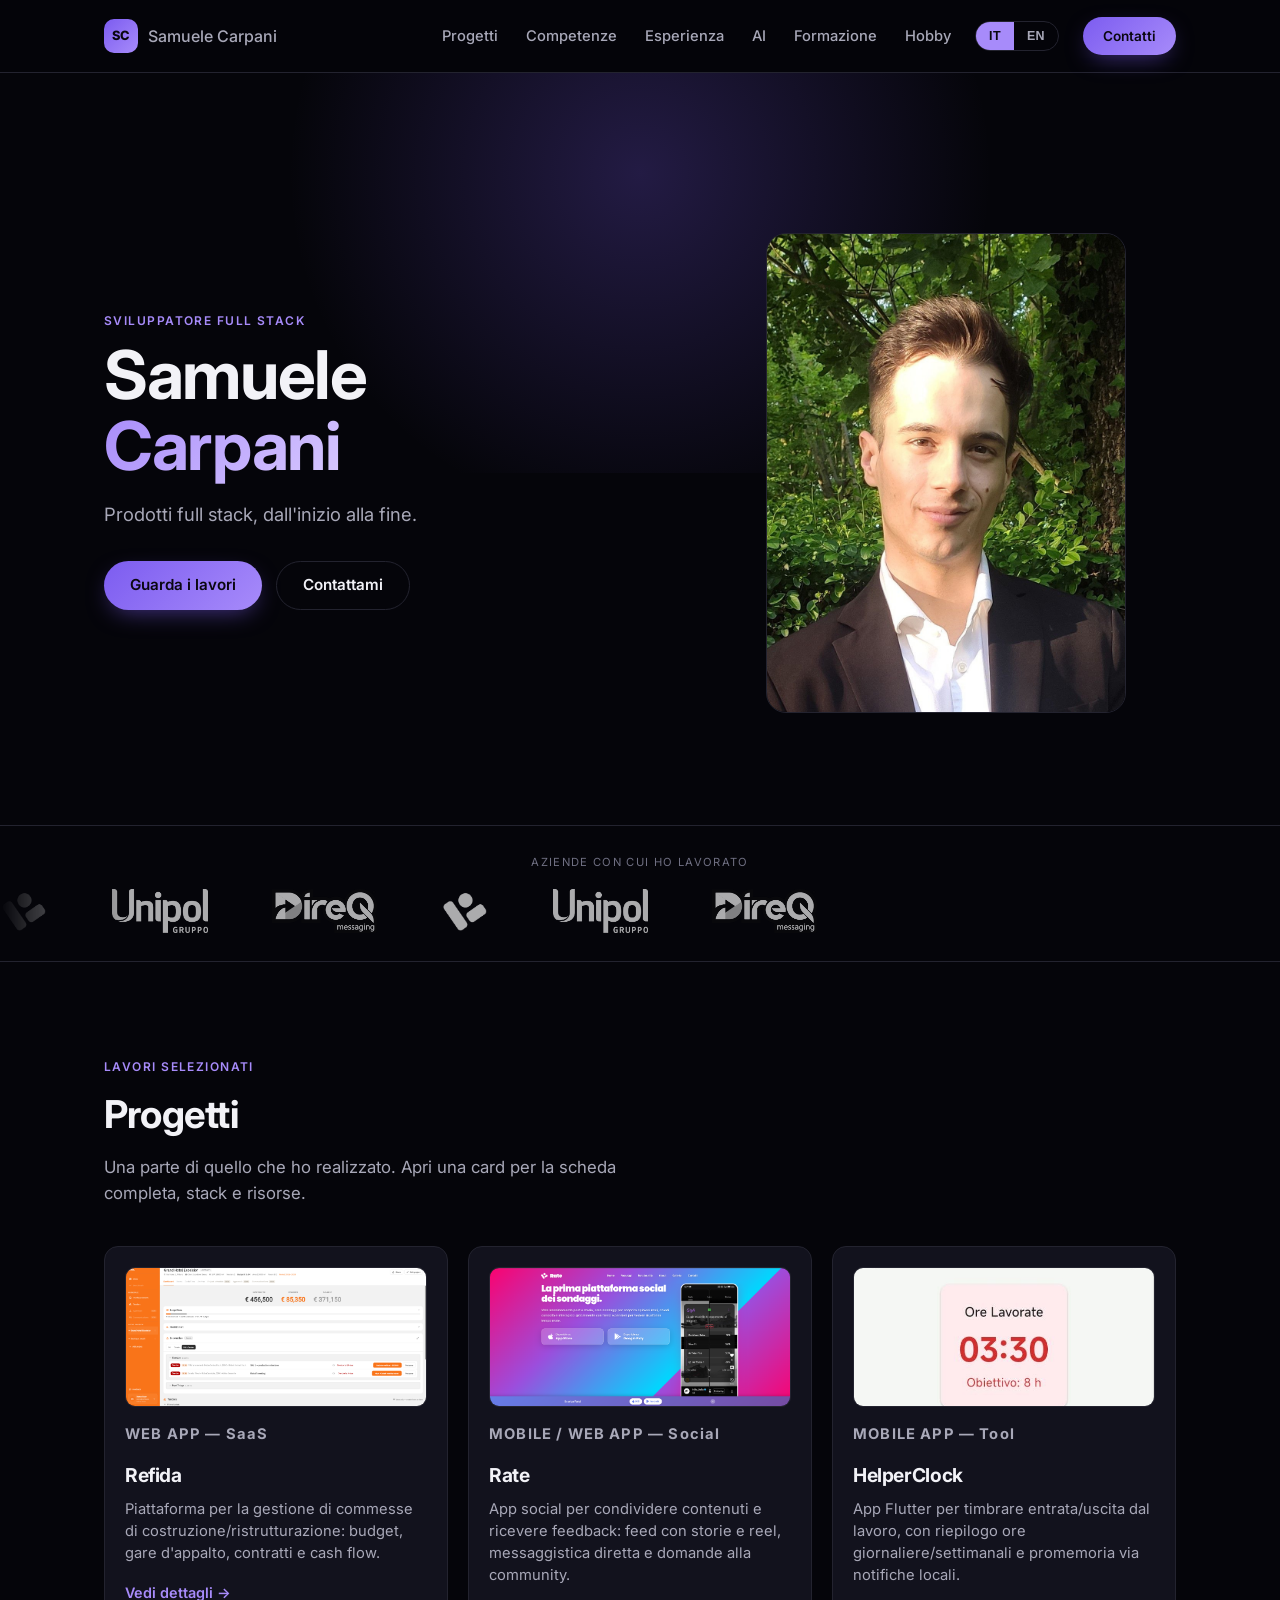
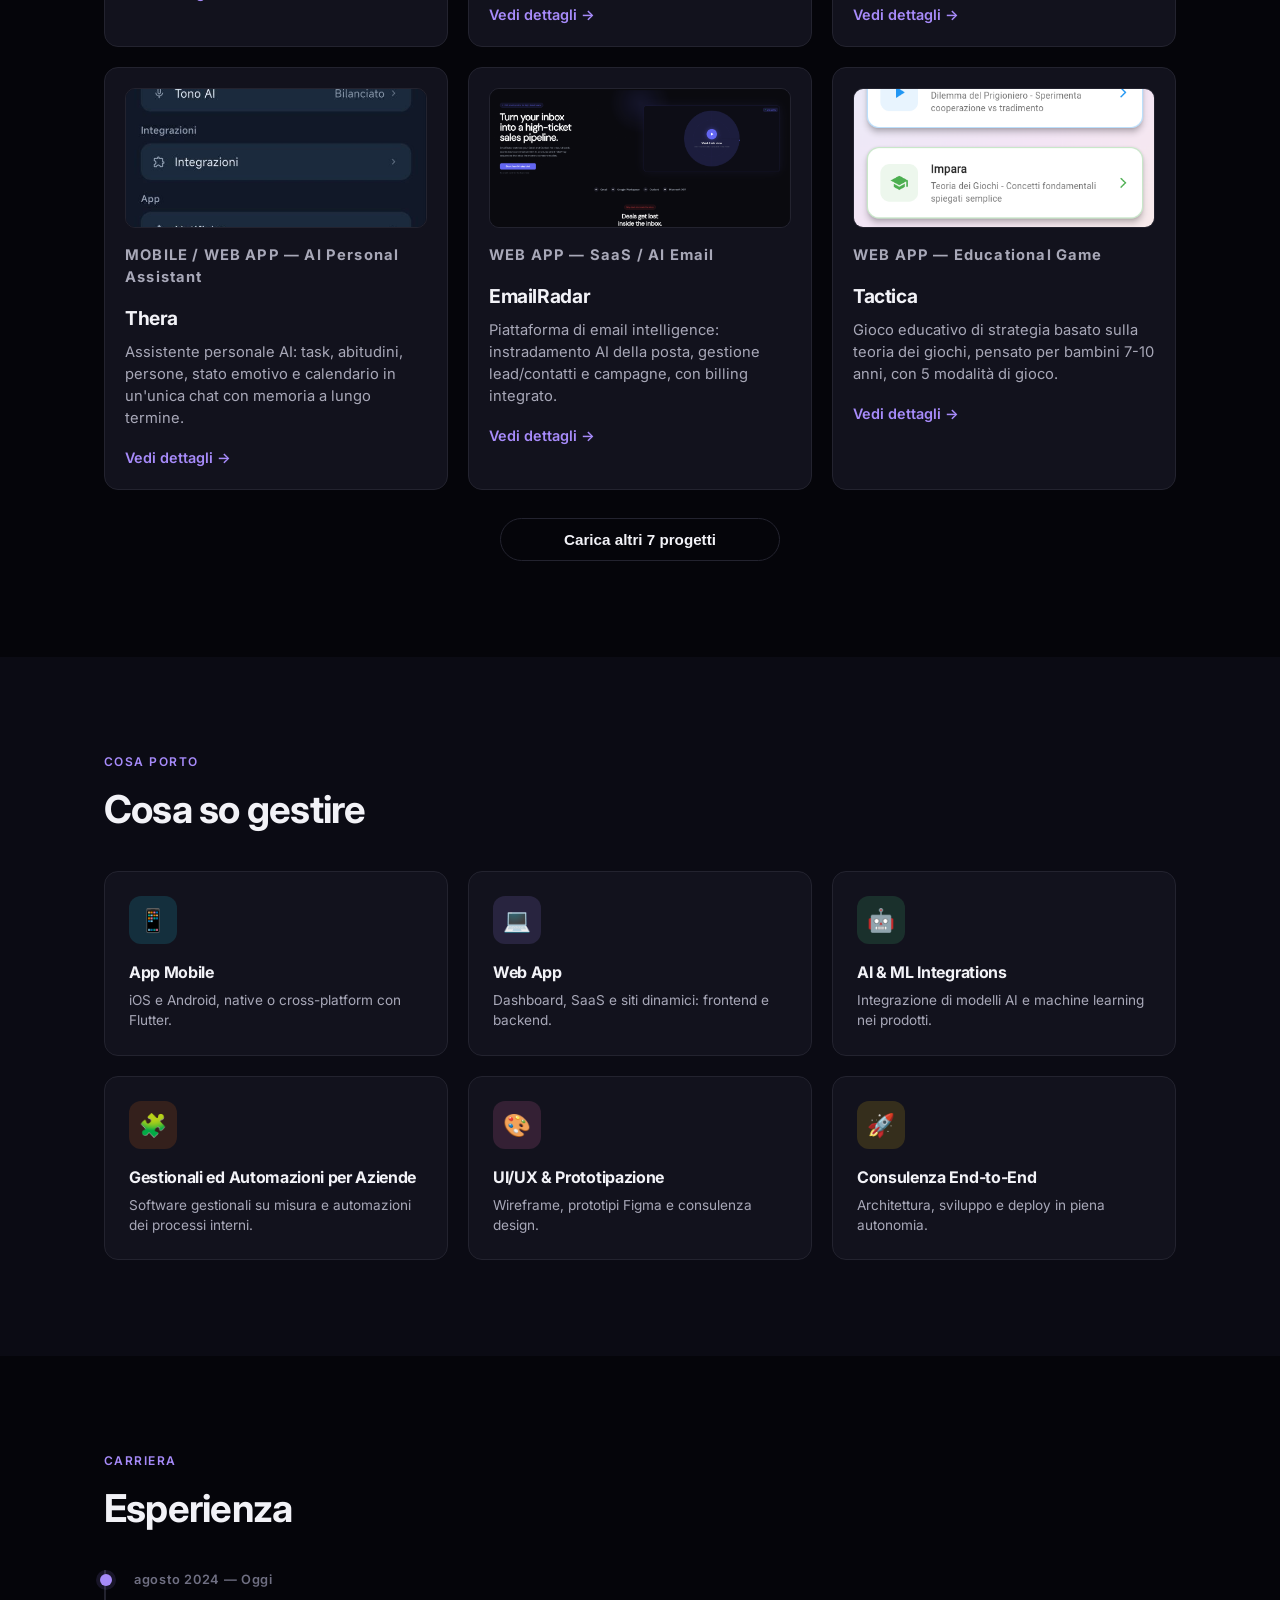
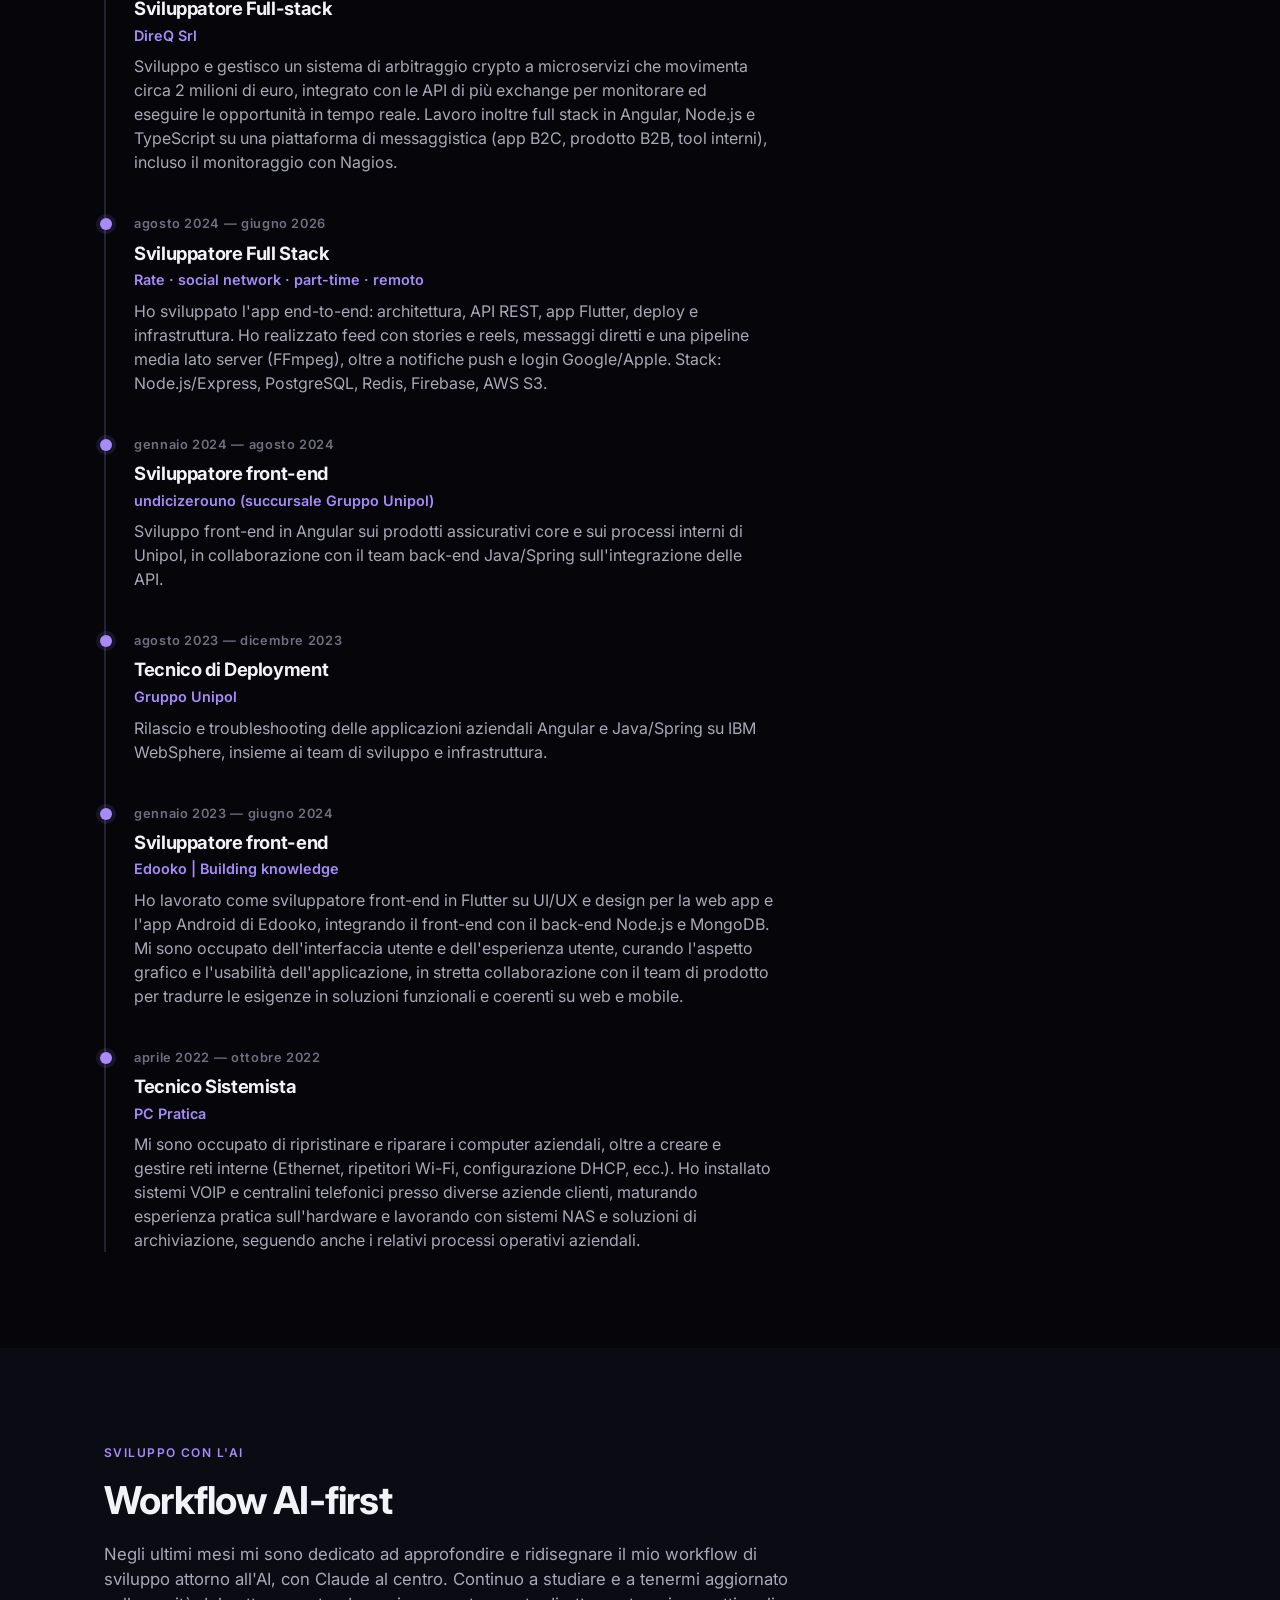
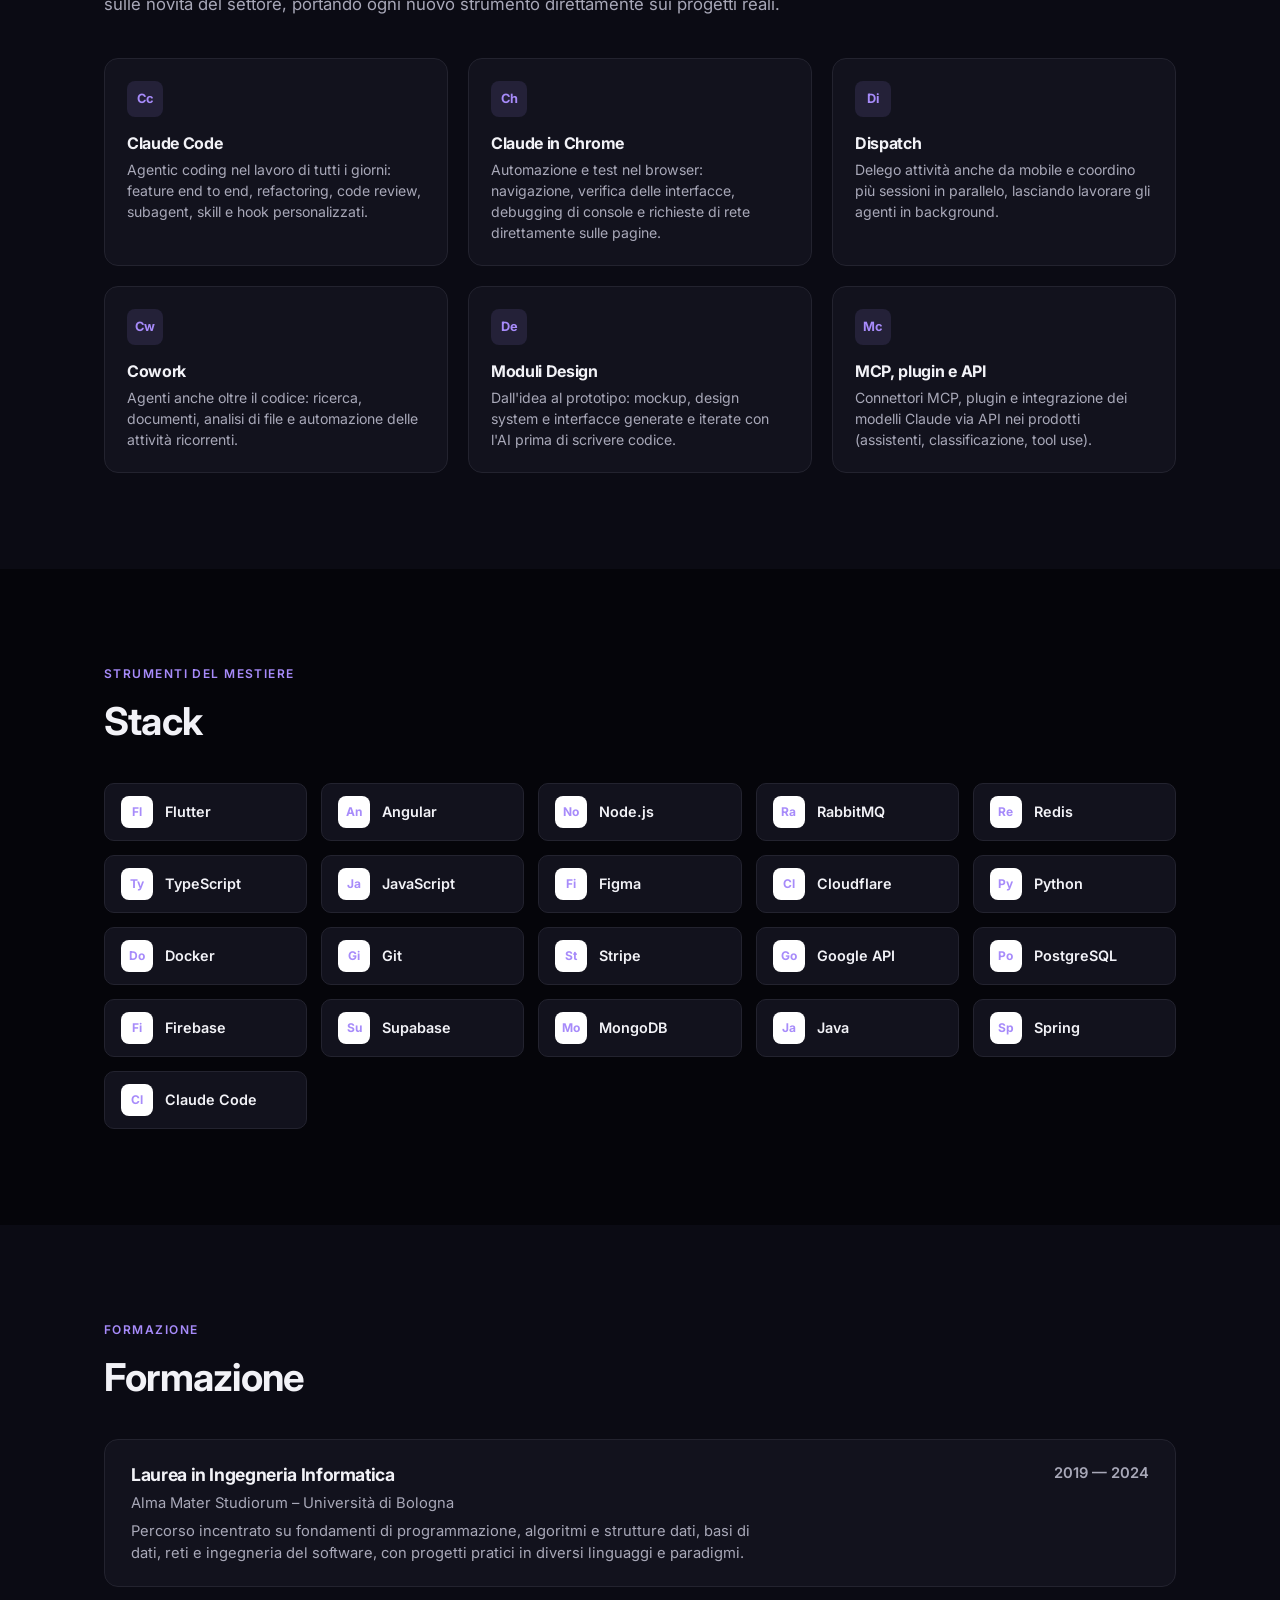
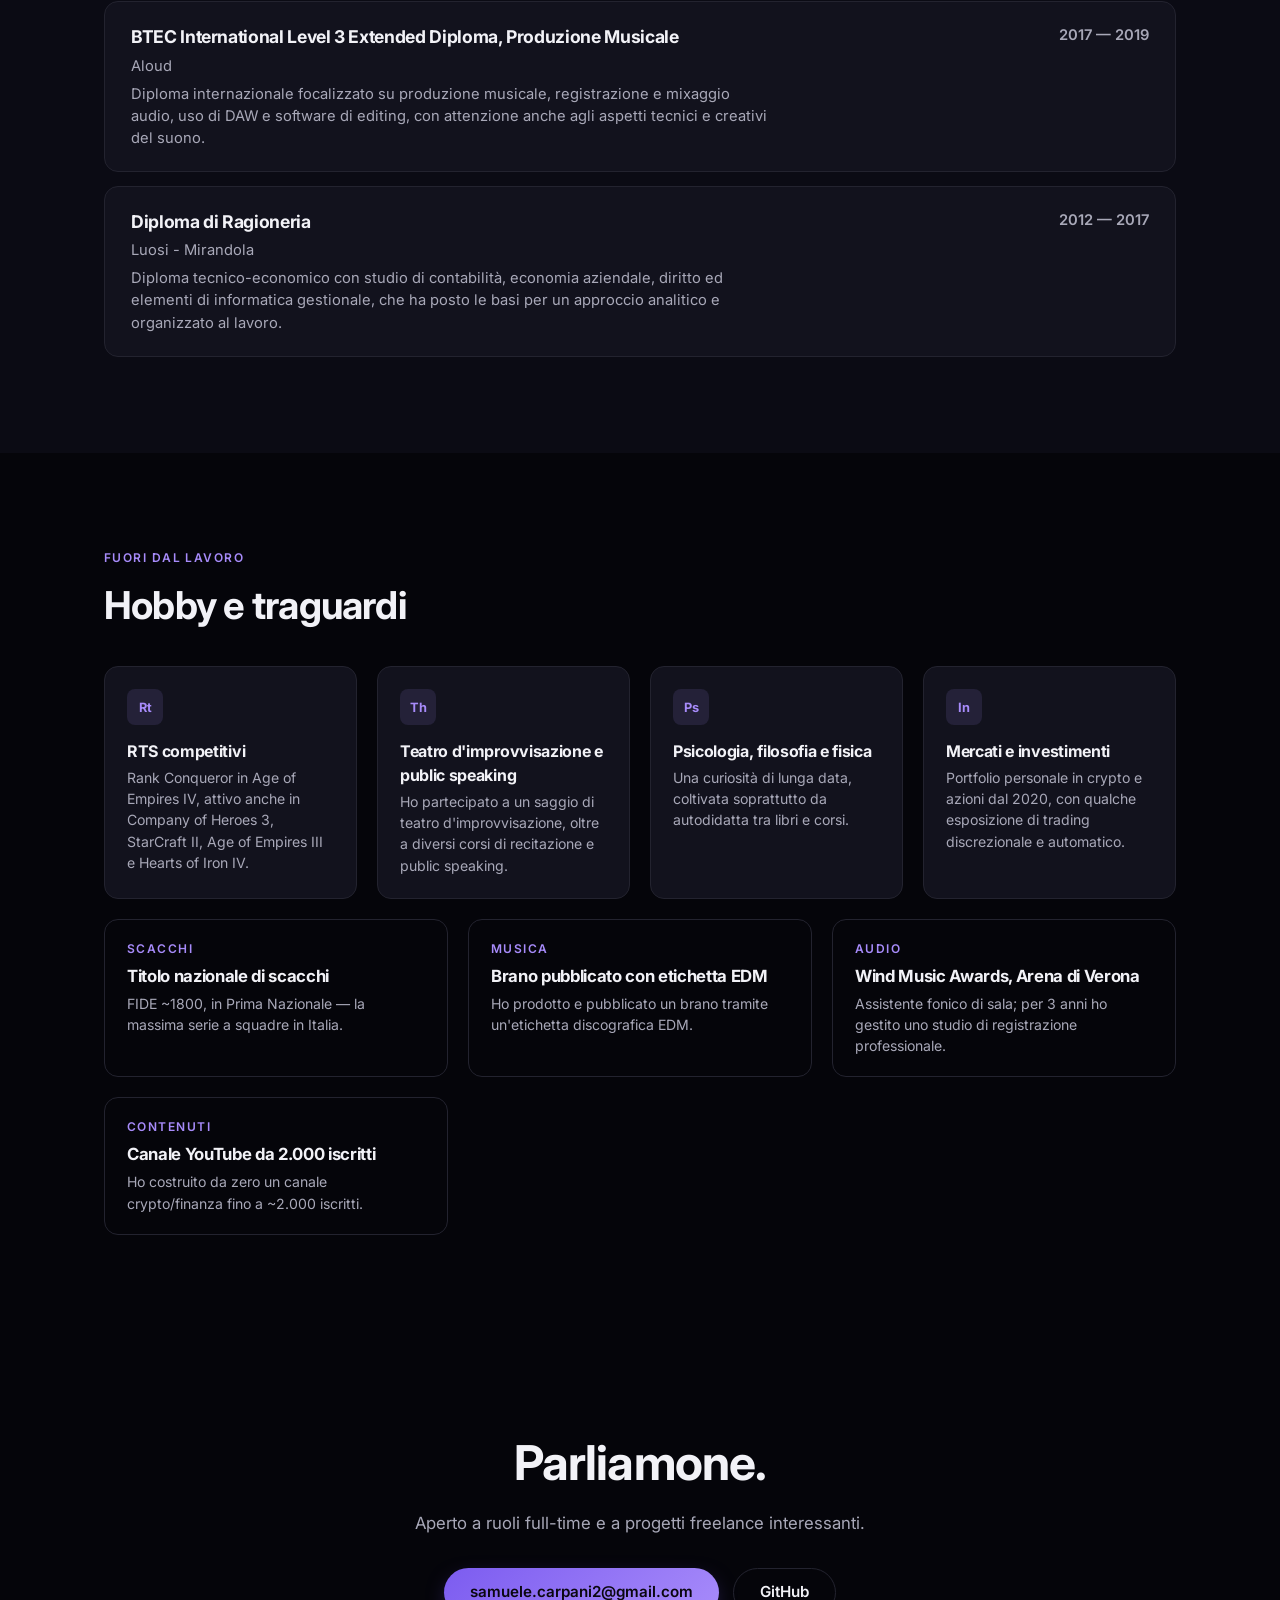
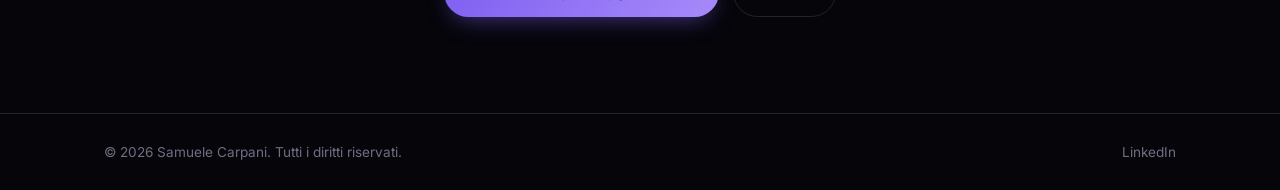
==== commit 00353549: "feat: add AI section to portfolio with tools and workflow details" ====
--- a/index.html
+++ b/index.html
@@ -21,6 +21,7 @@
       <a href="#projects" data-field="navProjects"></a>
       <a href="#skills" data-field="navSkills"></a>
       <a href="#experience" data-field="navExperience"></a>
+      <a href="#ai" data-field="navAi"></a>
       <a href="#formation" data-field="navFormation"></a>
       <a href="#hobbies" data-field="navHobbies"></a>
     </nav>
@@ -100,6 +101,17 @@
     </div>
   </section>
 
+  <!-- AI WORKFLOW -->
+  <section id="ai" class="section section-muted">
+    <div class="container">
+      <p class="eyebrow" data-field="aiEyebrow"></p>
+      <h2 data-field="aiHeading"></h2>
+      <p class="section-lead ai-lead" data-field="aiLead"></p>
+
+      <div class="ai-grid" data-field="aiTools"></div>
+    </div>
+  </section>
+
   <!-- SERVICES (nascosta per ora)
   <section id="services" class="section section-muted">
     <div class="container">
--- a/css/style.css
+++ b/css/style.css
@@ -679,6 +679,14 @@
 .hobby-card h3 { font-size: 1rem; margin-bottom: 4px; }
 .hobby-card p { color: var(--text-dim); font-size: 0.88rem; }
 
+.ai-lead { max-width: 720px; }
+
+.ai-grid {
+  display: grid;
+  grid-template-columns: repeat(3, 1fr);
+  gap: 20px;
+}
+
 .highlight-grid {
   display: grid;
   grid-template-columns: repeat(3, 1fr);
@@ -791,6 +799,7 @@
   .offerings-grid { grid-template-columns: repeat(2, 1fr); }
   .service-grid { grid-template-columns: repeat(2, 1fr); }
   .hobby-grid { grid-template-columns: repeat(2, 1fr); }
+  .ai-grid { grid-template-columns: repeat(2, 1fr); }
   .highlight-grid { grid-template-columns: 1fr; }
   .testimonial-grid { grid-template-columns: 1fr; }
 }
@@ -803,6 +812,7 @@
   .offerings-grid { grid-template-columns: 1fr; }
   .service-grid { grid-template-columns: 1fr; }
   .hobby-grid { grid-template-columns: 1fr; }
+  .ai-grid { grid-template-columns: 1fr; }
   .brands-list { gap: 24px; font-size: 0.95rem; }
   .section { padding: 64px 0; }
 }
